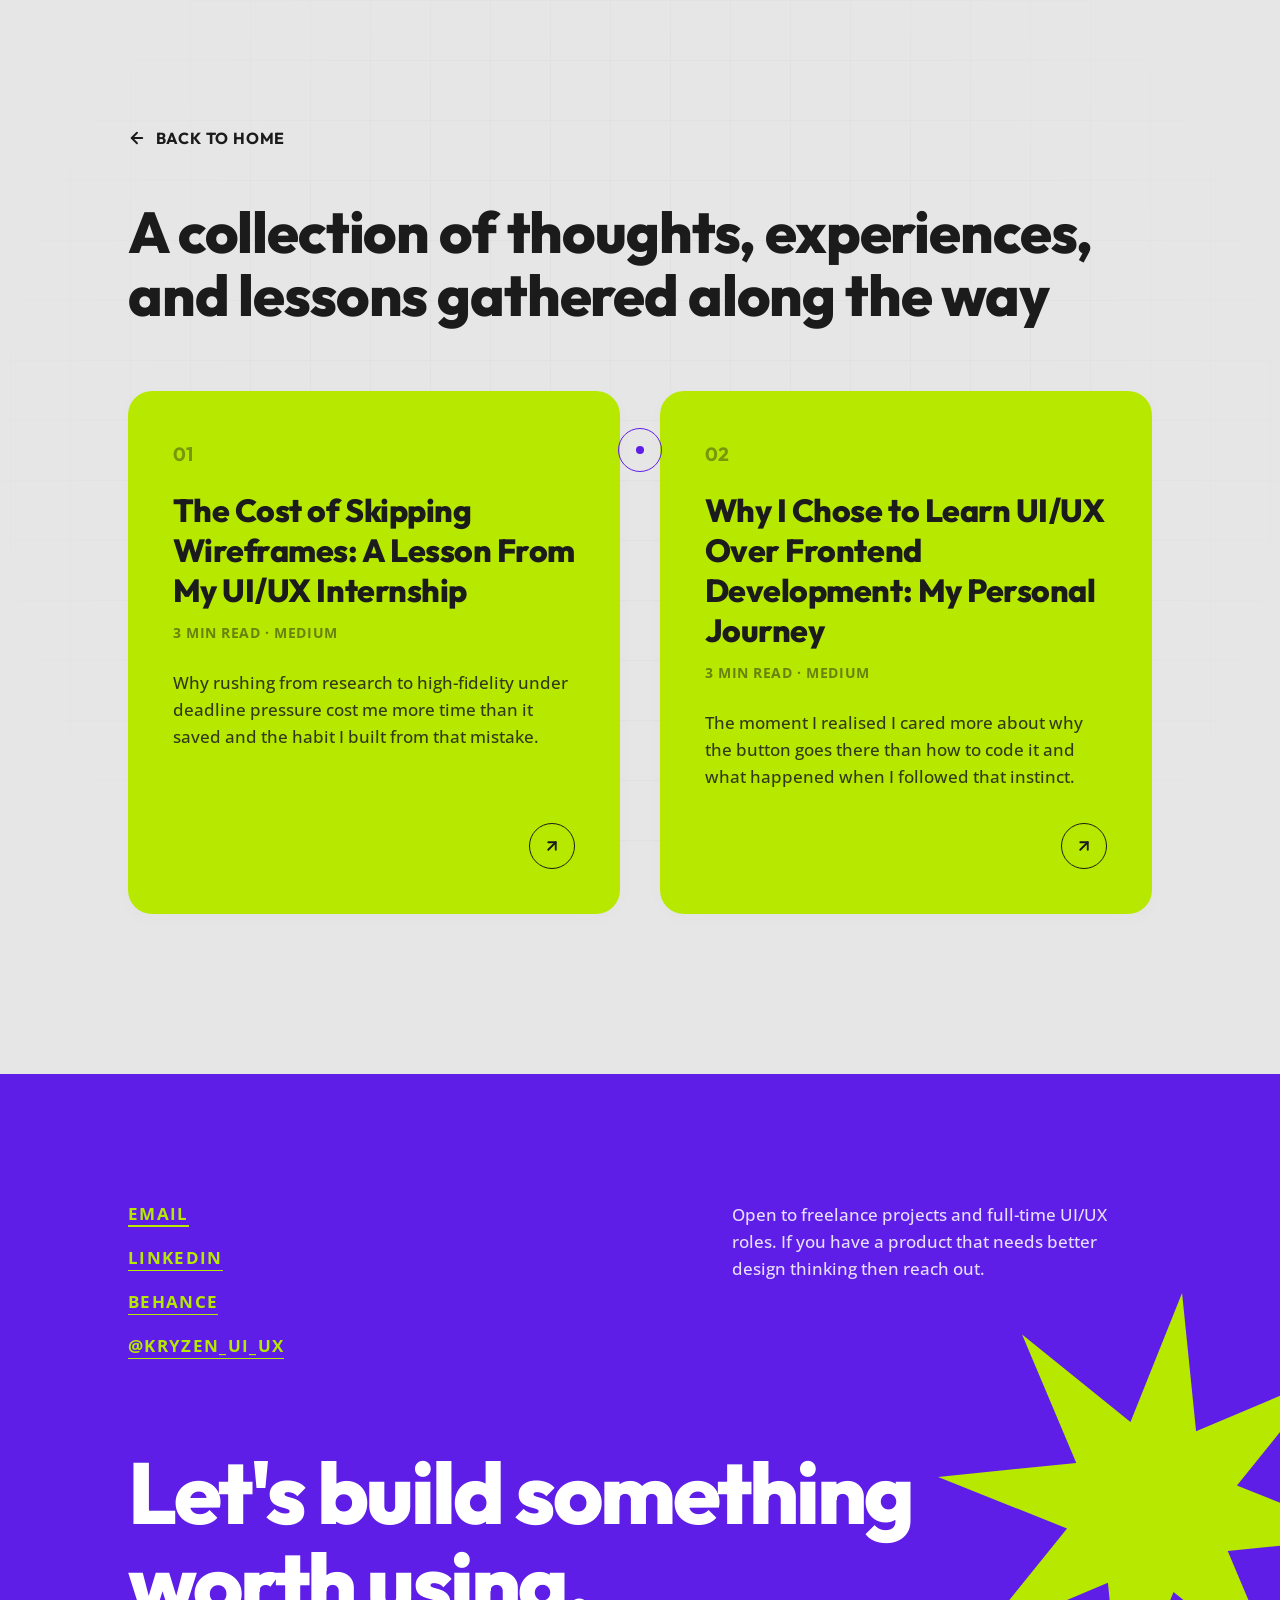
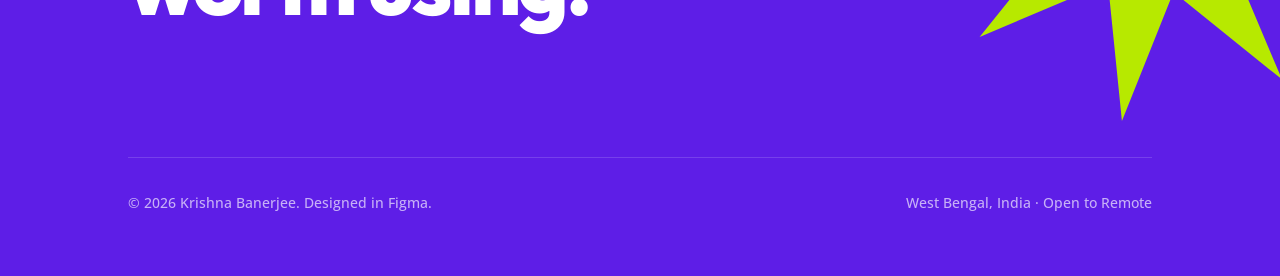
==== blogs.html @ 05c9ff14 "git" ====
<!DOCTYPE html>
<html lang="en">
<head>
  <meta charset="UTF-8">
  <meta name="viewport" content="width=device-width, initial-scale=1.0">
  <title>Blogs, Writings & Journaling — Krishna Banerjee</title>
  <meta name="description" content="Thoughts on design, process, and lessons learned by Krishna Banerjee. Featured articles on wireframing and choosing UI/UX over frontend.">
  
  <!-- Premium Fonts -->
  <link rel="preconnect" href="https://fonts.googleapis.com">
  <link rel="preconnect" href="https://fonts.gstatic.com" crossorigin>
  <link href="https://fonts.googleapis.com/css2?family=Open+Sans:ital,wght@0,300..800;1,300..800&family=Outfit:wght@400;700;800&display=swap" rel="stylesheet">
  
  <!-- Main Stylesheet -->
  <link rel="stylesheet" href="src/style.css">
</head>
<body>

  <!-- Custom Interactive Cursor -->
  <div class="custom-cursor" id="customCursor">
    <div class="cursor-dot"></div>
    <div class="cursor-ring"></div>
    <span class="cursor-text"></span>
  </div>

  <!-- Tech Design Grid Overlay -->
  <div class="grid-overlay"></div>

  <!-- Main Container -->
  <div class="blogs-page-container">
    
    <!-- Top Back Navigation Header -->
    <header class="blogs-page-header">
      <a href="index.html" class="back-link magnetic">
        <svg viewBox="0 0 24 24" width="18" height="18" stroke="currentColor" stroke-width="2.5" fill="none" stroke-linecap="round" stroke-linejoin="round" class="back-arrow-svg">
          <line x1="19" y1="12" x2="5" y2="12"></line>
          <polyline points="12 19 5 12 12 5"></polyline>
        </svg>
        Back to home
      </a>
    </header>

    <!-- Page Content -->
    <main class="blogs-main-content">
      <h1 class="blogs-page-title">A collection of thoughts, experiences, <br>and lessons gathered along the way</h1>

      <!-- Two Column Blogs Cards Grid -->
      <div class="blogs-grid">
        
        <!-- Card 1: Skipping Wireframes -->
        <a href="https://medium.com/@banerjeekb/the-cost-of-skipping-wireframes-a-lesson-from-my-ui-ux-internship-205ca12befcc" target="_blank" rel="noopener noreferrer" class="blog-card">
          <div class="blog-card-content">
            <span class="blog-card-index">01</span>
            <h3 class="blog-card-title">The Cost of Skipping Wireframes: A Lesson From My UI/UX Internship</h3>
            <p class="blog-card-meta">3 min read · Medium</p>
            <p class="blog-card-description">Why rushing from research to high-fidelity under deadline pressure cost me more time than it saved and the habit I built from that mistake.</p>
          </div>
          <div class="blog-arrow-btn">
            <svg viewBox="0 0 24 24" width="18" height="18" stroke="currentColor" stroke-width="2.5" fill="none" stroke-linecap="round" stroke-linejoin="round" class="blog-arrow-svg">
              <line x1="7" y1="17" x2="17" y2="7"></line>
              <polyline points="7 7 17 7 17 17"></polyline>
            </svg>
          </div>
        </a>

        <!-- Card 2: UI/UX over Frontend -->
        <a href="https://medium.com/@banerjeekb/why-i-chose-to-learn-ui-ux-over-frontend-development-my-personal-journey-8451941482ac" target="_blank" rel="noopener noreferrer" class="blog-card">
          <div class="blog-card-content">
            <span class="blog-card-index">02</span>
            <h3 class="blog-card-title">Why I Chose to Learn UI/UX Over Frontend Development: My Personal Journey</h3>
            <p class="blog-card-meta">3 min read · Medium</p>
            <p class="blog-card-description">The moment I realised I cared more about why the button goes there than how to code it and what happened when I followed that instinct.</p>
          </div>
          <div class="blog-arrow-btn">
            <svg viewBox="0 0 24 24" width="18" height="18" stroke="currentColor" stroke-width="2.5" fill="none" stroke-linecap="round" stroke-linejoin="round" class="blog-arrow-svg">
              <line x1="7" y1="17" x2="17" y2="7"></line>
              <polyline points="7 7 17 7 17 17"></polyline>
            </svg>
          </div>
        </a>

      </div>
    </main>

  </div>

  <!-- Footer Section (Identical to homepage footer) -->
  <footer class="footer-section" id="footer">
    <div class="footer-container">
      
      <!-- Top Row: Links and Description -->
      <div class="footer-top-row">
        <!-- Left Column: Links -->
        <div class="footer-links-col">
          <div class="footer-links">
            <a href="mailto:banerjeekrishnaaa35@gmail.com" class="footer-link">EMAIL</a>
            <a href="https://www.linkedin.com/in/krishna-banerjee-384554218" target="_blank" class="footer-link">LINKEDIN</a>
            <a href="https://behance.net/krishnaabanerjee" target="_blank" class="footer-link">BEHANCE</a>
            <a href="https://instagram.com/kryzen_ui_ux" target="_blank" class="footer-link">@KRYZEN_UI_UX</a>
          </div>
        </div>
        
        <!-- Right Column: Paragraph -->
        <div class="footer-desc-col">
          <p class="footer-description">Open to freelance projects and full-time UI/UX roles. If you have a product that needs better design thinking then reach out.</p>
        </div>
      </div>
      
      <!-- Bottom Row: Heading (Full Width for 2-row layout) -->
      <div class="footer-heading-row">
        <h2 class="footer-heading">Let's build something <br>worth using.</h2>
      </div>
      
      <!-- Giant Star Graphic (absolutely positioned behind/cropped) -->
      <div class="footer-star-wrap">
        <svg viewBox="0 0 200 200" class="footer-star-svg" fill="none" xmlns="http://www.w3.org/2000/svg">
          <polygon points="100,10 113.8,66.2 163.6,36.4 133.8,86.2 190,100 133.8,113.8 163.6,163.6 113.8,133.8 100,190 86.2,133.8 36.4,163.6 66.2,113.8 10,100 66.2,86.2 36.4,36.4 86.2,66.2" fill="#B7E900" />
        </svg>
      </div>
      
      <!-- Bottom Metadata Bar -->
      <div class="footer-bottom">
        <p class="footer-copyright">© 2026 Krishna Banerjee. Designed in Figma.</p>
        <p class="footer-location">West Bengal, India · Open to Remote</p>
      </div>
      
    </div>
  </footer>

  <!-- Interactive JavaScript Scripts -->
  <script src="src/cursor.js"></script>
</body>
</html>
---- src/style.css ----
/* ----------------------------------------------------
 * DESIGN SYSTEM & ROOT VARIABLES
 * Color codes from Figma:
 * - #1B1B1B : Obsidian Dark (Primary Text, Buttons)
 * - #E6E6E6 : Architect Light Gray (Page Background)
 * - #5E1EE7 : Electric Indigo (Accent Purple)
 * - #B7E900 : Acid Lime (Availability Status Dot)
 * - #7D7D7D : Slate Gray (Subtitles, Secondary Elements)
 * ---------------------------------------------------- */

:root {
  --bg-color: #E6E6E6;
  --text-primary: #1B1B1B;
  --text-secondary: #7D7D7D;
  --accent-purple: #5E1EE7;
  --accent-green: #B7E900;
  
  --accent-purple-light: rgba(94, 30, 231, 0.06);
  --accent-purple-medium: rgba(94, 30, 231, 0.15);
  --accent-purple-glow: rgba(94, 30, 231, 0.25);
  
  --font-main: 'Open Sans', sans-serif;
  --transition-smooth: all 0.35s cubic-bezier(0.25, 1, 0.5, 1);
  --transition-elastic: all 0.5s cubic-bezier(0.175, 0.885, 0.32, 1.275);
  
  --shadow-premium: 0 20px 40px rgba(0, 0, 0, 0.06);
  --shadow-hover: 0 30px 60px rgba(0, 0, 0, 0.12);
  --shadow-glow: 0 10px 25px rgba(94, 30, 231, 0.3);
}

/* ----------------------------------------------------
 * RESET & FOUNDATION
 * ---------------------------------------------------- */

* {
  box-sizing: border-box;
  margin: 0;
  padding: 0;
  cursor: none; /* Hide default cursor to enable custom cursor */
}

html {
  scroll-behavior: smooth;
  font-size: 16px;
  background-color: var(--bg-color);
}

body {
  font-family: var(--font-main);
  background-color: var(--bg-color);
  color: var(--text-primary);
  min-height: 100vh;
  overflow-x: hidden;
  -webkit-font-smoothing: antialiased;
  -moz-osx-font-smoothing: grayscale;
}

a {
  text-decoration: none;
}

/* ----------------------------------------------------
 * INTERACTIVE CUSTOM CURSOR
 * ---------------------------------------------------- */

.custom-cursor {
  position: fixed;
  top: 0;
  left: 0;
  width: 100%;
  height: 100%;
  pointer-events: none;
  z-index: 9999;
}

.cursor-dot {
  position: absolute;
  top: 0;
  left: 0;
  width: 8px;
  height: 8px;
  background-color: var(--accent-purple);
  border-radius: 50%;
  transform: translate(-50%, -50%);
  transition: width 0.2s, height 0.2s, background-color 0.2s;
  pointer-events: none;
}

.cursor-ring {
  position: absolute;
  top: 0;
  left: 0;
  width: 44px;
  height: 44px;
  border: 1px solid var(--accent-purple);
  border-radius: 50%;
  transform: translate(-50%, -50%);
  transition: width 0.3s, height 0.3s, border-color 0.3s, background-color 0.3s;
  pointer-events: none;
}

.cursor-text {
  position: absolute;
  top: 0;
  left: 0;
  transform: translate(-50%, -50%) scale(0);
  color: #fff;
  font-size: 0.7rem;
  font-weight: 700;
  letter-spacing: 0.1em;
  text-transform: uppercase;
  pointer-events: none;
  transition: transform 0.2s;
}

/* Cursor Hovering Interactive States */
.custom-cursor.hovering .cursor-ring {
  width: 64px;
  height: 64px;
  background-color: var(--accent-purple-light);
  border-color: var(--accent-purple);
}

.custom-cursor.hovering .cursor-dot {
  width: 4px;
  height: 4px;
}

.custom-cursor.hovering-link .cursor-ring {
  width: 50px;
  height: 50px;
  background-color: var(--accent-purple-medium);
  border-color: transparent;
}

.custom-cursor.hovering-link .cursor-dot {
  width: 6px;
  height: 6px;
}

.custom-cursor.hovering-card .cursor-ring {
  width: 72px;
  height: 72px;
  background-color: rgba(255, 255, 255, 0.04);
  border-color: rgba(255, 255, 255, 0.25);
}

.custom-cursor.hovering-card .cursor-dot {
  width: 5px;
  height: 5px;
  background-color: #FFFFFF;
}

.custom-cursor.hovering-locked .cursor-ring {
  width: 72px;
  height: 72px;
  background-color: rgba(183, 233, 0, 0.05);
  border-color: rgba(183, 233, 0, 0.35);
}

.custom-cursor.hovering-locked .cursor-dot {
  width: 5px;
  height: 5px;
  background-color: var(--accent-green);
}

/* Morph Cursor Color when Hovering on Purple elements to contrast beautifully */
.custom-cursor.on-purple .cursor-dot {
  background-color: var(--accent-green) !important;
}

.custom-cursor.on-purple .cursor-ring {
  border-color: var(--accent-green) !important;
  background-color: rgba(183, 233, 0, 0.15) !important;
}

/* Morph Cursor Color when Hovering on the Acid Lime Star in Footer */
.custom-cursor.on-star .cursor-dot {
  background-color: var(--accent-purple) !important;
}

.custom-cursor.on-star .cursor-ring {
  border-color: var(--accent-purple) !important;
  background-color: rgba(94, 30, 231, 0.15) !important;
}

/* ----------------------------------------------------
 * DESIGN GRID BACKDROP OVERLAY
 * ---------------------------------------------------- */

.grid-overlay {
  position: fixed;
  top: 0;
  left: 0;
  width: 100vw;
  height: 100vh;
  background-image: 
    linear-gradient(to right, rgba(0, 0, 0, 0.02) 1px, transparent 1px),
    linear-gradient(to bottom, rgba(0, 0, 0, 0.02) 1px, transparent 1px);
  background-size: 60px 60px;
  background-position: center top;
  pointer-events: none;
  z-index: 1;
  -webkit-mask-image: radial-gradient(circle at 50% 50%, black 50%, transparent 95%);
  mask-image: radial-gradient(circle at 50% 50%, black 50%, transparent 95%);
}

/* ----------------------------------------------------
 * LAYOUT CONTAINER & HEADER
 * ---------------------------------------------------- */

.page-container {
  position: relative;
  width: 100%;
  min-height: 100vh;
  z-index: 2;
}

.header {
  position: fixed;
  top: 0;
  left: 0;
  width: 100%;
  display: flex;
  justify-content: space-between;
  align-items: center;
  padding: 1.8rem 5%;
  z-index: 100;
  background-color: rgba(230, 230, 230, 0.8);
  backdrop-filter: blur(8px);
  border-bottom: 1px solid rgba(0, 0, 0, 0.03);
}

.logo {
  display: flex;
  align-items: center;
  gap: 10px;
  text-decoration: none;
  color: var(--text-primary);
  font-weight: 700;
  font-size: 1.1rem;
}

.logo-icon {
  background-color: var(--text-primary);
  color: var(--bg-color);
  width: 32px;
  height: 32px;
  border-radius: 50%;
  display: flex;
  align-items: center;
  justify-content: center;
  transition: var(--transition-smooth);
}

.logo:hover .logo-icon {
  transform: rotate(-45deg) scale(1.05);
  background-color: var(--accent-purple);
}

.nav {
  display: flex;
  gap: 2.2rem;
}

.nav-link {
  text-decoration: none;
  color: var(--text-secondary);
  font-weight: 600;
  font-size: 0.95rem;
  padding: 6px 4px;
  position: relative;
  transition: var(--transition-smooth);
}

.nav-link::after {
  content: '';
  position: absolute;
  bottom: 0;
  left: 50%;
  width: 0;
  height: 2px;
  background-color: var(--accent-purple);
  transition: var(--transition-smooth);
  transform: translateX(-50%);
}

.nav-link:hover {
  color: var(--text-primary);
}

.nav-link:hover::after {
  width: 100%;
}

/* Responsive Mobile Hamburger Button */
.menu-toggle {
  display: none; /* Hidden on desktop */
  flex-direction: column;
  justify-content: space-between;
  width: 26px;
  height: 18px;
  background: transparent;
  border: none;
  padding: 0;
  cursor: none;
  z-index: 1001; /* Must be above the drawer (999) */
}

.menu-toggle .bar {
  width: 100%;
  height: 2px;
  background-color: var(--text-primary);
  border-radius: 2px;
  transition: var(--transition-smooth);
}

/* Mobile Navigation Drawer */
.mobile-menu-drawer {
  position: fixed;
  top: 0;
  right: -100%;
  width: 100%;
  height: 100vh;
  background-color: rgba(230, 230, 230, 0.95);
  backdrop-filter: blur(25px);
  -webkit-backdrop-filter: blur(25px);
  z-index: 999;
  display: flex;
  flex-direction: column;
  justify-content: center;
  align-items: center;
  transition: right 0.6s cubic-bezier(0.16, 1, 0.3, 1);
  border-left: 1px solid rgba(0, 0, 0, 0.05);
}

.mobile-menu-drawer.active {
  right: 0;
}

.drawer-close {
  position: absolute;
  top: 1.8rem;
  right: 5%;
  background: transparent;
  border: none;
  color: var(--text-primary);
  cursor: none;
  display: flex;
  align-items: center;
  justify-content: center;
  width: 44px;
  height: 44px;
  border-radius: 50%;
  transition: var(--transition-smooth);
}

.drawer-close:hover {
  background-color: rgba(0, 0, 0, 0.05);
  transform: rotate(90deg);
}

.drawer-nav {
  display: flex;
  flex-direction: column;
  align-items: center;
  gap: 2.2rem;
}

.drawer-link {
  font-family: 'Outfit', sans-serif;
  font-size: 2.4rem;
  font-weight: 800;
  color: var(--text-primary);
  text-decoration: none;
  transition: var(--transition-smooth);
  letter-spacing: -0.02em;
}

.drawer-link:hover {
  color: var(--accent-purple);
  transform: scale(1.05);
}

.drawer-link.drawer-btn {
  font-size: 1.1rem;
  font-weight: 700;
  background-color: var(--text-primary);
  color: var(--bg-color);
  padding: 1rem 2.2rem;
  border-radius: 100px;
  margin-top: 1.5rem;
  box-shadow: 0 4px 12px rgba(0, 0, 0, 0.05);
  letter-spacing: 0;
}

.drawer-link.drawer-btn:hover {
  background-color: var(--accent-purple);
  color: var(--bg-color);
  box-shadow: 0 10px 25px var(--accent-purple-glow);
  transform: translateY(-2px) scale(1.02);
}

/* ----------------------------------------------------
 * BUTTONS
 * ---------------------------------------------------- */

.btn {
  display: inline-block;
  text-decoration: none;
  background-color: var(--text-primary);
  color: var(--bg-color);
  border: none;
  font-family: var(--font-main);
  font-weight: 600;
  border-radius: 100px;
  padding: 0.75rem 1.6rem;
  font-size: 0.9rem;
  transition: var(--transition-smooth);
  box-shadow: 0 4px 12px rgba(0, 0, 0, 0.05);
}

.btn:hover {
  background-color: var(--accent-purple);
  transform: translateY(-2px);
  box-shadow: 0 8px 20px var(--accent-purple-glow);
}

.btn-primary {
  padding: 1.1rem 2.4rem;
  font-size: 1rem;
  font-weight: 700;
  background-color: var(--text-primary);
  box-shadow: 0 10px 25px rgba(0,0,0,0.08);
}

.btn-primary:hover {
  background-color: var(--accent-purple);
  box-shadow: 0 12px 30px var(--accent-purple-glow);
}

/* ----------------------------------------------------
 * HERO SECTION
 * ---------------------------------------------------- */

.hero-section {
  position: relative;
  width: 100%;
  min-height: 100vh;
  display: flex;
  flex-direction: column;
  justify-content: center;
  align-items: center;
  text-align: center;
  padding: 8rem 10% 5rem 10%;
  z-index: 5;
}

/* Status Badges */
.hero-badges {
  display: flex;
  flex-direction: column;
  align-items: center;
  gap: 12px;
  margin-bottom: 2.5rem;
  position: relative;
  z-index: 5;
  animation: fadeInDown 0.8s cubic-bezier(0.25, 1, 0.5, 1);
}

.role-badge {
  color: var(--accent-purple);
  font-weight: 700;
  font-size: 0.85rem;
  letter-spacing: 0.08em;
  text-transform: uppercase;
  background-color: var(--accent-purple-light);
  padding: 6px 14px;
  border-radius: 30px;
  border: 1px solid rgba(94, 30, 231, 0.12);
}

.status-badge {
  display: flex;
  align-items: center;
  gap: 8px;
  font-size: 0.8rem;
  color: var(--text-secondary);
  font-weight: 600;
}

.status-dot {
  width: 8px;
  height: 8px;
  border-radius: 50%;
  background-color: var(--accent-green);
  box-shadow: 0 0 12px var(--accent-green);
  animation: pulseDot 2s infinite;
}

@keyframes pulseDot {
  0% {
    transform: scale(0.9);
    box-shadow: 0 0 0 0 rgba(183, 233, 0, 0.7);
  }
  70% {
    transform: scale(1.1);
    box-shadow: 0 0 0 6px rgba(183, 233, 0, 0);
  }
  100% {
    transform: scale(0.9);
    box-shadow: 0 0 0 0 rgba(183, 233, 0, 0);
  }
}

/* Main Heading */
.hero-title {
  font-size: 4.8rem;
  font-weight: 800;
  line-height: 1.15;
  letter-spacing: -0.025em;
  color: var(--text-primary);
  margin-bottom: 1.8rem;
  position: relative;
  z-index: 5;
  transition: text-shadow 0.6s cubic-bezier(0.25, 1, 0.5, 1);
  animation: fadeInUp 0.8s cubic-bezier(0.25, 1, 0.5, 1) 0.15s backwards;
}

.hero-title .highlight {
  color: var(--accent-purple);
  position: relative;
  display: inline-block;
}

/* Hero Subtitle */
.hero-subtitle {
  max-width: 660px;
  font-size: 1.05rem;
  line-height: 1.65;
  color: var(--text-secondary);
  margin-bottom: 2.8rem;
  font-weight: 500;
  position: relative;
  z-index: 5;
  transition: text-shadow 0.6s cubic-bezier(0.25, 1, 0.5, 1);
  animation: fadeInUp 0.8s cubic-bezier(0.25, 1, 0.5, 1) 0.25s backwards;
}

/* Call to Action Wrapper */
.hero-cta {
  position: relative;
  animation: fadeInUp 0.8s cubic-bezier(0.25, 1, 0.5, 1) 0.35s backwards;
  z-index: 10;
}

/* Stacking Legibility Halos */
.hero-section.stack-active .hero-title {
  text-shadow: 0 0 25px rgba(230, 230, 230, 0.95), 0 0 50px rgba(230, 230, 230, 0.85);
}

.hero-section.stack-active .hero-subtitle {
  text-shadow: 0 0 15px rgba(230, 230, 230, 0.95);
}

/* ----------------------------------------------------
 * FLOATING PARALLAX IMAGES
 * ---------------------------------------------------- */

.floating-images-wrap {
  position: absolute;
  top: 0;
  left: 0;
  width: 100%;
  height: 100%;
  pointer-events: none;
  z-index: 2;
  overflow: hidden;
}

.floating-img-card {
  position: absolute;
  pointer-events: auto; /* Allow cursor detection on each card */
  transition: transform 0.2s cubic-bezier(0.25, 1, 0.5, 1);
  will-change: transform;
}

.img-wrapper {
  overflow: hidden;
  border-radius: 16px;
  border: 4px solid #FFFFFF;
  background-color: #FFFFFF;
  box-shadow: var(--shadow-premium);
  transition: box-shadow 0.4s ease, transform 0.4s ease;
}

.floating-img-card img {
  width: 100%;
  height: 100%;
  object-fit: cover;
  display: block;
  transition: transform 0.6s cubic-bezier(0.25, 1, 0.5, 1);
}

/* Specific Placements & Orientations to match figma mockup */

/* Far Left: Scenic Park */
.card-scenic {
  left: 6%;
  top: 50%;
  transform: translateY(-50%) rotate(-4deg);
  width: 65px;
  height: 76px;
  z-index: 10;
  animation: floatSlow 8s ease-in-out infinite;
}

/* Middle Left: Woman with Bicycle */
.card-bicycle {
  left: 17%;
  top: 38%;
  transform: translateY(-50%) rotate(3deg);
  width: 65px;
  height: 76px;
  z-index: 11;
  animation: floatSlow 6s ease-in-out infinite 1s;
}

/* Middle Right: Modern Laptop Setup */
.card-laptop {
  right: 17%;
  top: 38%;
  transform: translateY(-50%) rotate(-3deg);
  width: 65px;
  height: 76px;
  z-index: 12;
  animation: floatSlow 7s ease-in-out infinite 0.5s;
}

/* Far Right: Female UI/UX Designer Portrait (Krishna) */
.card-portrait {
  right: 6%;
  top: 50%;
  transform: translateY(-50%) rotate(4deg);
  width: 65px;
  height: 76px;
  z-index: 13;
  animation: floatSlow 9s ease-in-out infinite 1.5s;
}

/* Floating Animations */
@keyframes floatSlow {
  0% { transform: translateY(calc(-50% - 0px)) rotate(var(--base-rot, 0deg)); }
  50% { transform: translateY(calc(-50% - 12px)) rotate(calc(var(--base-rot, 0deg) + 1.5deg)); }
  100% { transform: translateY(calc(-50% - 0px)) rotate(var(--base-rot, 0deg)); }
}

/* Interactive Card Hovers */
.floating-img-card:hover .img-wrapper {
  box-shadow: var(--shadow-hover);
  transform: scale(1.06);
}

.floating-img-card:hover img {
  transform: scale(1.08);
}

/* ----------------------------------------------------
 * HERO FOOTER & SOCIALS
 * ---------------------------------------------------- */

.hero-footer {
  position: absolute;
  bottom: 2.5rem;
  left: 0;
  width: 100%;
  display: flex;
  justify-content: space-between;
  align-items: center;
  padding: 0 5%;
  z-index: 10;
  animation: fadeInUp 0.8s cubic-bezier(0.25, 1, 0.5, 1) 0.5s backwards;
}

.social-links {
  display: flex;
  gap: 12px;
}

.social-btn {
  display: flex;
  align-items: center;
  justify-content: center;
  width: 42px;
  height: 42px;
  border-radius: 50%;
  border: 1px solid var(--text-primary);
  color: var(--text-primary);
  background-color: transparent;
  transition: var(--transition-smooth);
  text-decoration: none;
}

.social-btn:hover {
  background-color: var(--text-primary);
  color: var(--bg-color);
  transform: translateY(-3px) scale(1.05);
}

.social-btn img {
  width: 20px;
  height: 20px;
  object-fit: contain;
  transition: var(--transition-smooth);
}

.social-btn:hover img {
  filter: invert(1) brightness(1.5);
}

.scroll-explore {
  display: flex;
  flex-direction: column;
  align-items: center;
  gap: 6px;
  color: var(--text-secondary);
}

.arrow-down {
  display: flex;
  align-items: center;
  justify-content: center;
  animation: arrowBounce 2s infinite;
}

.scroll-text {
  font-size: 0.75rem;
  font-weight: 700;
  letter-spacing: 0.05em;
  text-transform: uppercase;
}

@keyframes arrowBounce {
  0%, 20%, 50%, 80%, 100% { transform: translateY(0); }
  40% { transform: translateY(-6px); }
  60% { transform: translateY(-3px); }
}

/* ----------------------------------------------------
 * AI CHATBOT DRAWER & WIDGET
 * ---------------------------------------------------- */

.chatbot-widget {
  position: fixed;
  bottom: 1.8rem;
  right: 1.8rem;
  z-index: 1000;
}

/* Launcher Button */
.chatbot-toggle {
  background-color: var(--text-primary);
  color: var(--bg-color);
  width: 58px;
  height: 58px;
  border-radius: 50%;
  border: 1px solid rgba(0, 0, 0, 0.08);
  cursor: pointer;
  display: flex;
  align-items: center;
  justify-content: center;
  box-shadow: var(--shadow-premium);
  transition: var(--transition-elastic);
  position: relative;
}

.chatbot-toggle:hover {
  background-color: var(--accent-purple);
  color: #fff;
  transform: scale(1.06);
  box-shadow: var(--shadow-glow);
}

.bot-icon-wrapper {
  position: relative;
  width: 24px;
  height: 24px;
}

.bot-icon-wrapper svg {
  position: absolute;
  top: 0;
  left: 0;
  width: 100%;
  height: 100%;
  transition: transform 0.4s cubic-bezier(0.175, 0.885, 0.32, 1.275), opacity 0.3s;
}

.close-icon {
  opacity: 0;
  transform: rotate(-90deg) scale(0.5);
}

.chatbot-widget.active .bot-icon {
  opacity: 0;
  transform: rotate(90deg) scale(0.5);
}

.chatbot-widget.active .close-icon {
  opacity: 1;
  transform: rotate(0) scale(1);
}

.chatbot-widget.active .chatbot-toggle {
  background-color: var(--text-primary);
  color: var(--bg-color);
}

/* Notification badge indicator */
.chat-badge-dot {
  position: absolute;
  top: 0;
  right: 0;
  width: 12px;
  height: 12px;
  border-radius: 50%;
  background-color: var(--accent-purple);
  border: 2px solid var(--bg-color);
  box-shadow: 0 0 6px var(--accent-purple);
}

/* Pulsing Outer Ring */
.pulse-ring {
  position: absolute;
  top: -2px;
  left: -2px;
  right: -2px;
  bottom: -2px;
  border-radius: 50%;
  border: 2px solid var(--accent-purple);
  opacity: 0;
  animation: pulseRing 3s infinite;
  pointer-events: none;
}

@keyframes pulseRing {
  0% { transform: scale(0.95); opacity: 0.6; }
  50% { transform: scale(1.25); opacity: 0; }
  100% { transform: scale(0.95); opacity: 0; }
}

/* Chat drawer panel */
.chatbot-drawer {
  position: absolute;
  bottom: 74px;
  right: 0;
  width: 370px;
  height: 520px;
  max-height: calc(100vh - 120px);
  background: rgba(245, 245, 245, 0.75);
  backdrop-filter: blur(20px) saturate(180%);
  -webkit-backdrop-filter: blur(20px) saturate(180%);
  border: 1px solid rgba(255, 255, 255, 0.6);
  border-radius: 20px;
  box-shadow: var(--shadow-premium);
  display: flex;
  flex-direction: column;
  overflow: hidden;
  transform: scale(0.85) translateY(30px);
  opacity: 0;
  pointer-events: none;
  transition: transform 0.4s cubic-bezier(0.16, 1, 0.3, 1), opacity 0.35s ease;
  transform-origin: bottom right;
  z-index: 1000;
}

.chatbot-widget.active .chatbot-drawer {
  opacity: 1;
  transform: scale(1) translateY(0);
  pointer-events: all;
  box-shadow: var(--shadow-hover);
}

/* Chat Header */
.chat-header {
  padding: 1.1rem 1.3rem;
  background: rgba(255, 255, 255, 0.4);
  border-bottom: 1px solid rgba(0, 0, 0, 0.05);
  display: flex;
  align-items: center;
  gap: 12px;
}

.bot-avatar {
  width: 36px;
  height: 36px;
  border-radius: 50%;
  background-color: var(--accent-purple-light);
  color: var(--accent-purple);
  display: flex;
  align-items: center;
  justify-content: center;
  position: relative;
  border: 1px solid rgba(94, 30, 231, 0.1);
}

.avatar-dot {
  position: absolute;
  bottom: 0;
  right: 0;
  width: 8px;
  height: 8px;
  border-radius: 50%;
  background-color: var(--accent-green);
  border: 1.5px solid rgba(255,255,255,0.8);
}

.header-info h4 {
  font-size: 0.95rem;
  font-weight: 700;
  color: var(--text-primary);
}

.status-online {
  font-size: 0.75rem;
  color: var(--accent-purple);
  font-weight: 600;
  display: block;
}

.chat-close-btn {
  margin-left: auto;
  border: none;
  background: transparent;
  color: var(--text-secondary);
  width: 32px;
  height: 32px;
  border-radius: 50%;
  display: flex;
  align-items: center;
  justify-content: center;
  transition: var(--transition-smooth);
}

.chat-close-btn:hover {
  background-color: rgba(0,0,0,0.04);
  color: var(--text-primary);
}

/* Messages area */
.chat-messages {
  flex-grow: 1;
  overflow-y: auto;
  padding: 1.2rem;
  display: flex;
  flex-direction: column;
  gap: 12px;
  scrollbar-width: thin;
}

.chat-messages::-webkit-scrollbar {
  width: 4px;
}

.chat-messages::-webkit-scrollbar-track {
  background: transparent;
}

.chat-messages::-webkit-scrollbar-thumb {
  background: rgba(0, 0, 0, 0.08);
  border-radius: 10px;
}

/* Message Bubbles */
.message {
  max-width: 80%;
  padding: 10px 14px;
  border-radius: 16px;
  font-size: 0.88rem;
  line-height: 1.45;
  animation: messageSlideIn 0.3s cubic-bezier(0.25, 1, 0.5, 1) forwards;
}

@keyframes messageSlideIn {
  from { opacity: 0; transform: translateY(8px); }
  to { opacity: 1; transform: translateY(0); }
}

.message.bot {
  align-self: flex-start;
  background-color: #FFFFFF;
  color: var(--text-primary);
  border-bottom-left-radius: 4px;
  box-shadow: 0 4px 10px rgba(0, 0, 0, 0.02);
  border: 1px solid rgba(0, 0, 0, 0.03);
}

.message.user {
  align-self: flex-end;
  background-color: var(--text-primary);
  color: var(--bg-color);
  border-bottom-right-radius: 4px;
}

.message.typing {
  display: flex;
  align-items: center;
  gap: 4px;
  padding: 12px 16px;
}

.typing-dot {
  width: 6px;
  height: 6px;
  background-color: var(--text-secondary);
  border-radius: 50%;
  animation: typingBounce 1.2s infinite ease-in-out;
}

.typing-dot:nth-child(2) { animation-delay: 0.2s; }
.typing-dot:nth-child(3) { animation-delay: 0.4s; }

@keyframes typingBounce {
  0%, 80%, 100% { transform: translateY(0); }
  40% { transform: translateY(-4px); }
}

/* Quick replies container */
.chat-quick-queries {
  display: flex;
  gap: 8px;
  padding: 0 1.2rem 0.8rem 1.2rem;
  overflow-x: auto;
  scrollbar-width: none;
}

.chat-quick-queries::-webkit-scrollbar {
  display: none;
}

.quick-btn {
  display: inline-flex;
  align-items: center;
  justify-content: center;
  background: #FFFFFF;
  border: 1px solid rgba(0, 0, 0, 0.08);
  padding: 0 16px;
  height: 34px; /* Fixed height for absolute consistency across browsers */
  border-radius: 100px;
  font-family: var(--font-main);
  font-size: 0.78rem;
  font-weight: 600;
  color: var(--text-primary);
  white-space: nowrap;
  flex-shrink: 0; /* Prevent button shrinking and text overflow */
  box-shadow: 0 2px 6px rgba(0, 0, 0, 0.02);
  line-height: 1; /* Reset line-height to prevent vertical offsets */
  transition: var(--transition-smooth);
}

.quick-btn:hover {
  border-color: var(--accent-purple);
  color: #FFFFFF;
  background-color: var(--accent-purple);
  transform: translateY(-1px);
  box-shadow: 0 4px 10px rgba(94, 30, 231, 0.15);
}

/* Chat Input Bar */
.chat-input-area {
  padding: 0.9rem 1.2rem;
  background: rgba(255, 255, 255, 0.4);
  border-top: 1px solid rgba(0, 0, 0, 0.05);
  display: flex;
  gap: 8px;
  align-items: center;
}

.chat-input-area textarea {
  flex-grow: 1;
  border: 1px solid rgba(0, 0, 0, 0.06);
  border-radius: 12px;
  padding: 9px 12px;
  font-family: var(--font-main);
  font-size: 0.88rem;
  resize: none;
  outline: none;
  background: #FFFFFF;
  transition: var(--transition-smooth);
  height: 38px;
  line-height: 1.3;
}

.chat-input-area textarea:focus {
  border-color: var(--accent-purple);
  box-shadow: 0 0 0 3px var(--accent-purple-medium);
}

.chat-send-btn {
  background-color: var(--text-primary);
  color: var(--bg-color);
  border: none;
  width: 38px;
  height: 38px;
  border-radius: 10px;
  display: flex;
  align-items: center;
  justify-content: center;
  transition: var(--transition-smooth);
}

.chat-send-btn:hover {
  background-color: var(--accent-purple);
  color: #fff;
  transform: translateY(-1px);
}

/* ----------------------------------------------------
 * ANIMATIONS & KEYFRAMES
 * ---------------------------------------------------- */

@keyframes fadeInUp {
  from {
    opacity: 0;
    transform: translateY(24px);
  }
  to {
    opacity: 1;
    transform: translateY(0);
  }
}

@keyframes fadeInDown {
  from {
    opacity: 0;
    transform: translateY(-20px);
  }
  to {
    opacity: 1;
    transform: translateY(0);
  }
}

/* ----------------------------------------------------
 * RESPONSIVENESS & MEDIA QUERIES
 * ---------------------------------------------------- */

@media (max-width: 1200px) {
  .hero-title {
    font-size: 4rem;
  }
  .card-scenic { left: 3%; }
  .card-portrait { right: 3%; }
  .card-bicycle { left: 14%; }
  .card-laptop { right: 14%; }
}

@media (max-width: 992px) {
  .nav {
    display: none;
  }
  .menu-toggle {
    display: flex; /* Show mobile hamburger button */
  }
  .header-right {
    display: none; /* Hide header connect button */
  }
  .hero-title {
    font-size: 3.2rem;
  }
  /* Scale down floating images or adapt layout */
  .floating-img-card {
    width: 50px;
    height: 62px;
  }
  .card-scenic { left: 2%; }
  .card-portrait { right: 2%; }
  .card-bicycle { left: 12%; }
  .card-laptop { right: 12%; }
}

@media (max-width: 768px) {
  .hero-section {
    padding: 6rem 5% 4rem 5%; /* Optimize padding for mobile width */
  }
  .hero-title {
    font-size: 2.6rem;
  }
  .hero-subtitle {
    font-size: 0.95rem;
    padding: 0;
  }
  .floating-images-wrap {
    display: none; /* Hide floating absolute panels on small screen mobile for usability */
  }
}

/* Small smartphones responsive overrides */
@media (max-width: 480px) {
  .hero-title {
    font-size: 2rem; /* Keep text clean without breaking layout on iPhone SE */
  }
  
  /* Scale down all subpage headings on very small viewports */
  .about-title,
  .skills-stack-title,
  .lab-title,
  .projects-title,
  .events-page-title,
  .blogs-page-title,
  .doodles-page-title,
  .passion-page-title,
  .photography-page-title,
  .interactions-page-title {
    font-size: 1.8rem !important;
  }
  
  /* Fixed viewport alignment for chatbot panel to avoid screen edge overflows */
  .chatbot-drawer {
    position: fixed !important;
    left: 16px !important;
    right: 16px !important;
    width: auto !important;
    bottom: 95px !important;
    height: 65vh !important;
    max-height: calc(100vh - 120px) !important;
    transform-origin: bottom center !important;
  }
}

/* ----------------------------------------------------
 * SELECTED WORK / PROJECTS SECTION
 * ---------------------------------------------------- */

.projects-section {
  position: relative;
  background-color: #5E1EE7; /* Electric Purple */
  color: #F2F4F3;
  padding: 8rem 5%;
  z-index: 5;
  overflow: hidden;
}

.projects-container {
  max-width: 1300px;
  margin: 0 auto;
  width: 100%;
}

.projects-header {
  margin-bottom: 5rem;
  text-align: left;
}

.projects-tag {
  display: inline-block;
  color: #B7E900; /* Acid Lime */
  font-weight: 700;
  font-size: 0.85rem;
  letter-spacing: 0.08em;
  text-transform: uppercase;
  margin-bottom: 1.2rem;
}

.projects-title {
  font-size: 3.5rem;
  font-weight: 800;
  line-height: 1.15;
  letter-spacing: -0.02em;
  margin-bottom: 1.5rem;
  color: #F2F4F3;
}

.projects-subtitle {
  font-size: 1.15rem;
  color: rgba(197, 196, 196, 0.9); /* C5C4C4 (90%) */
  max-width: 600px;
  line-height: 1.6;
  font-weight: 500;
}

/* 2-Column Grid Layout */
.projects-grid {
  display: grid;
  grid-template-columns: repeat(2, 1fr);
  gap: 2.2rem;
}

/* Project Card */
.project-card {
  background-color: #1B1B1B; /* Obsidian Charcoal */
  border-radius: 28px;
  border: 1px solid rgba(255, 255, 255, 0.03);
  padding: 3rem;
  display: flex;
  flex-direction: column;
  justify-content: space-between;
  text-decoration: none;
  color: #F2F4F3;
  
  /* Apply scroll offset variables dynamically updated by JS */
  transform: translate3d(0, var(--card-y-offset, 0px), 0);
  transition: transform 0.2s cubic-bezier(0.25, 1, 0.5, 1), box-shadow 0.5s ease, border-color 0.3s ease;
  
  box-shadow: 0 15px 35px rgba(0, 0, 0, 0.15);
  overflow: hidden;
  position: relative;
}

.project-card:hover {
  transform: translate3d(0, calc(var(--card-y-offset, 0px) - 8px), 0);
  box-shadow: 0 25px 50px rgba(0, 0, 0, 0.3);
  border-color: rgba(255, 255, 255, 0.15);
}

/* Full Width Card 01 Override */
.project-card.card-full {
  grid-column: span 2;
  flex-direction: row;
  align-items: center;
  gap: 4rem;
  padding: 4rem;
}

.project-card.card-full .project-info {
  flex: 1;
  max-width: 50%;
}

.project-card.card-full .project-visual {
  flex: 1;
  height: 320px;
  margin-top: 0;
  max-width: 50%;
}

/* Project Info Left side details */
.project-info {
  display: flex;
  flex-direction: column;
  align-items: flex-start;
  gap: 1.2rem;
}

.project-number {
  font-size: 0.9rem;
  font-weight: 700;
  color: #B7E900; /* Acid Lime */
  letter-spacing: 0.05em;
  opacity: 0.8;
}

.project-tags {
  display: flex;
  flex-wrap: wrap;
  gap: 8px;
}

.project-tag {
  font-size: 0.78rem;
  font-weight: 600;
  color: #F2F4F3;
  background-color: rgba(242, 244, 243, 0.1); /* F2F4F3 (10%) */
  border: 1px solid rgba(242, 244, 243, 0.15);
  padding: 5px 12px;
  border-radius: 100px;
  letter-spacing: 0.02em;
  transition: var(--transition-smooth);
}

.project-card:hover .project-tag {
  background-color: rgba(94, 30, 231, 0.2);
  border-color: rgba(94, 30, 231, 0.4);
  color: #FFFFFF;
}

.project-name {
  font-size: 1.8rem;
  font-weight: 700;
  line-height: 1.25;
  letter-spacing: -0.01em;
  color: #F2F4F3;
}

.project-desc {
  font-size: 0.95rem;
  line-height: 1.6;
  color: rgba(197, 196, 196, 0.9); /* C5C4C4 (90%) */
  font-weight: 500;
}

/* Visual Mockup Container (Bottom side) */
.project-visual {
  width: 100%;
  height: 280px;
  border-radius: 20px;
  margin-top: 2rem;
  overflow: hidden;
  position: relative;
  display: flex;
  align-items: center;
  justify-content: center;
  box-shadow: inset 0 0 20px rgba(0,0,0,0.1);
}

.visual-img-wrapper {
  width: 100%;
  height: 100%;
  transition: transform 0.6s cubic-bezier(0.25, 1, 0.5, 1);
  display: flex;
  align-items: center;
  justify-content: center;
}

.project-card:hover .visual-img-wrapper {
  transform: scale(1.04);
}

.project-visual img {
  width: 100%;
  height: 100%;
  object-fit: cover;
  display: block;
  transform: translate3d(0, var(--img-y-offset, 0px), 0) scale(1.15);
  transition: transform 0.2s cubic-bezier(0.25, 1, 0.5, 1);
}

/* Graphic Backdrop Colors from mockup */
.bg-split-diagonal {
  background: linear-gradient(135deg, #f2f4f3 50%, #1e70e5 50%);
}

.bg-gradient-blue {
  background: linear-gradient(135deg, #1A2980 0%, #26D0CE 100%);
}

.bg-gradient-pink {
  background: linear-gradient(135deg, #f02fc2 0%, #ff8c00 100%);
}

.bg-gradient-green {
  background: linear-gradient(135deg, #11998e 0%, #38ef7d 100%);
}

.bg-gradient-orange {
  background: linear-gradient(135deg, #e65c00 0%, #F9D423 100%);
}

.bg-flat-gray {
  background-color: #E2E2E2;
}

/* Behance Redirect Card */
.behance-redirect-card {
  display: flex;
  align-items: center;
  justify-content: center;
  text-align: center;
  min-height: 380px;
  cursor: pointer;
  border: 2px dashed rgba(255, 255, 255, 0.08);
  background-color: transparent;
  box-shadow: none;
}

.behance-redirect-card:hover {
  background-color: rgba(255, 255, 255, 0.02);
  border-style: solid;
  border-color: #B7E900; /* Acid Lime border on hover */
  transform: scale(1.02) translateY(-4px);
}

.behance-content {
  display: flex;
  flex-direction: column;
  align-items: center;
  gap: 1.5rem;
}

.behance-arrow {
  width: 72px;
  height: 72px;
  border-radius: 50%;
  border: 1px solid rgba(255, 255, 255, 0.2);
  display: flex;
  align-items: center;
  justify-content: center;
  color: #F2F4F3;
  transition: var(--transition-elastic);
  background-color: rgba(255,255,255,0.02);
}

.behance-redirect-card:hover .behance-arrow {
  background-color: #B7E900;
  border-color: #B7E900;
  color: #1B1B1B;
  transform: rotate(45deg) scale(1.1);
}

.behance-text {
  font-size: 1.15rem;
  font-weight: 700;
  color: #F2F4F3;
  letter-spacing: -0.01em;
  transition: var(--transition-smooth);
}

.behance-redirect-card:hover .behance-text {
  color: #B7E900;
}

/* Selected Work Responsive Media Queries */
@media (max-width: 992px) {
  .projects-title {
    font-size: 2.8rem;
  }
  
  .projects-grid {
    grid-template-columns: 1fr;
    gap: 1.8rem;
  }
  
  .project-card.card-full {
    grid-column: span 1;
    flex-direction: column;
    padding: 3rem;
  }
  
  .project-card.card-full .project-info {
    max-width: 100%;
  }
  
  .project-card.card-full .project-visual {
    max-width: 100%;
    margin-top: 2rem;
    height: 280px;
  }
}

@media (max-width: 768px) {
  .projects-section {
    padding: 5rem 6%;
  }
  
  .projects-title {
    font-size: 2.3rem;
  }
  
  .projects-subtitle {
    font-size: 1rem;
  }
  
  .project-card {
    padding: 2.2rem;
  }
  
  .project-name {
    font-size: 1.5rem;
  }
}

/* NDA Locked Card Styling */
.visual-locked {
  position: relative;
}

.img-blurred {
  filter: blur(16px) brightness(0.4);
  width: 100%;
  height: 100%;
  transition: filter 0.4s ease;
}

.project-card.card-locked:hover .img-blurred {
  filter: blur(12px) brightness(0.5); /* Clear slightly on hover but remain restricted */
}

.lock-overlay {
  position: absolute;
  top: 0;
  left: 0;
  width: 100%;
  height: 100%;
  display: flex;
  flex-direction: column;
  align-items: center;
  justify-content: center;
  pointer-events: none;
  z-index: 5;
}

.lock-icon {
  background-color: #1B1B1B;
  border: 1px solid rgba(255, 255, 255, 0.08);
  color: #B7E900; /* Acid Lime */
  width: 52px;
  height: 52px;
  border-radius: 50%;
  display: flex;
  align-items: center;
  justify-content: center;
  box-shadow: 0 8px 20px rgba(0, 0, 0, 0.3);
  transition: transform 0.4s cubic-bezier(0.175, 0.885, 0.32, 1.275);
}

.project-card.card-locked:hover .lock-icon {
  transform: scale(1.08);
  box-shadow: 0 8px 20px rgba(183, 233, 0, 0.2);
}

.lock-icon.shake {
  animation: lockShake 0.5s cubic-bezier(.36,.07,.19,.97) both;
}

.lock-label {
  color: #F2F4F3;
  font-size: 0.78rem;
  font-weight: 700;
  text-transform: uppercase;
  letter-spacing: 0.1em;
  margin-top: 12px;
  text-shadow: 0 2px 4px rgba(0, 0, 0, 0.4);
}

@keyframes lockShake {
  10%, 90% { transform: translate3d(-1px, 0, 0) rotate(-4deg); }
  20%, 80% { transform: translate3d(2px, 0, 0) rotate(6deg); }
  30%, 50%, 70% { transform: translate3d(-3px, 0, 0) rotate(-8deg); }
  40%, 60% { transform: translate3d(3px, 0, 0) rotate(8deg); }
}

/* NDA Toast Notification */
.nda-toast {
  position: fixed;
  bottom: 2rem;
  left: 50%;
  transform: translate(-50%, 100px);
  background: rgba(27, 27, 27, 0.88);
  backdrop-filter: blur(12px);
  -webkit-backdrop-filter: blur(12px);
  border: 1px solid rgba(255, 255, 255, 0.08);
  color: #F2F4F3;
  padding: 14px 28px;
  border-radius: 12px;
  font-size: 0.9rem;
  font-weight: 600;
  z-index: 10000;
  box-shadow: 0 15px 35px rgba(0, 0, 0, 0.25);
  pointer-events: none;
  opacity: 0;
  transition: transform 0.4s cubic-bezier(0.175, 0.885, 0.32, 1.275), opacity 0.3s ease;
  display: flex;
  align-items: center;
  gap: 10px;
}

.nda-toast.active {
  transform: translate(-50%, 0);
  opacity: 1;
}

.nda-toast-lock {
  color: #B7E900;
  display: flex;
  align-items: center;
}

/* ----------------------------------------------------
 * ABOUT ME SECTION
 * ---------------------------------------------------- */

.about-section {
  position: relative;
  background-color: #F2F4F3; /* Warm architect off-white */
  color: #1B1B1B; /* Obsidian dark text */
  padding: 9rem 10% 8rem 10%;
  z-index: 5;
  overflow: hidden;
}

.about-container {
  max-width: 1300px;
  margin: 0 auto;
  width: 100%;
}

.about-grid {
  display: grid;
  grid-template-columns: 1.15fr 0.85fr;
  gap: 5.5rem;
  align-items: flex-start;
}

/* Left Column: Biography Details */
.about-left {
  display: flex;
  flex-direction: column;
}

.about-tag {
  display: inline-block;
  color: #5E1EE7; /* Electric Purple */
  font-weight: 700;
  font-size: 0.85rem;
  letter-spacing: 0.08em;
  text-transform: uppercase;
  margin-bottom: 1.2rem;
}

.about-title {
  font-size: 3.5rem;
  font-weight: 800;
  line-height: 1.15;
  letter-spacing: -0.025em;
  margin-bottom: 2rem;
  color: #1B1B1B;
}

.about-bio {
  display: flex;
  flex-direction: column;
  gap: 1.2rem;
  margin-bottom: 3.5rem;
  color: #4D4D4D; /* Slate Grey text */
  font-size: 1.02rem;
  line-height: 1.65;
  font-weight: 500;
}

.about-bio strong {
  color: #1B1B1B;
  font-weight: 700;
}

/* Interactive Stats Grid */
.stats-grid {
  display: grid;
  grid-template-columns: repeat(2, 1fr);
  gap: 1.5rem;
}

.stat-card {
  background-color: #EBEBEB; /* Slightly darker warm grey */
  border-radius: 18px;
  padding: 1.8rem;
  display: flex;
  flex-direction: column;
  gap: 6px;
  transition: transform 0.4s cubic-bezier(0.25, 1, 0.5, 1), box-shadow 0.4s ease, border-color 0.3s ease;
  border: 1px solid rgba(0, 0, 0, 0.02);
  cursor: pointer;
  position: relative;
  overflow: hidden;
}

.stat-card:hover {
  transform: translateY(-5px);
  box-shadow: 0 15px 30px rgba(0, 0, 0, 0.06);
  border-color: rgba(94, 30, 231, 0.18);
}

.stat-value {
  font-size: 2.3rem;
  font-weight: 800;
  color: #1B1B1B; /* Obsidian dark text, matches mockup */
  letter-spacing: -0.02em;
  transition: transform 0.3s cubic-bezier(0.175, 0.885, 0.32, 1.275), color 0.3s ease;
  display: inline-block;
}

.stat-card:hover .stat-value {
  transform: scale(1.06);
  color: #5E1EE7; /* Transition to purple on hover */
}

.stat-label {
  font-size: 0.85rem;
  font-weight: 700;
  color: #7D7D7D;
  text-transform: uppercase;
  letter-spacing: 0.02em;
}

/* Right Column: Photo Alignment & Settle Animation Setup */
.about-right {
  position: relative;
  display: flex;
  justify-content: center;
  align-items: center; /* Center vertically inside the column */
  align-self: stretch; /* Stretch vertically to match left column */
  min-height: 520px;
}

.id-card-trigger-zone {
  position: relative;
  width: 100%;
  height: 100%;
  display: flex;
  justify-content: center;
  align-items: center; /* Center vertically inside the zone */
}

/* Asymmetric Background Starburst placed exactly behind the lower right of the cards */
.about-star-wrapper {
  position: absolute;
  top: 330px;
  left: 220px; /* Positioned relative to .badge-system-wrapper */
  width: 260px;
  height: 260px;
  z-index: 0; /* behind the glass backing */
  opacity: 0.95;
  pointer-events: none;
  animation: starSpin 36s linear infinite;
}

@keyframes starSpin {
  from { transform: rotate(0deg); }
  to { transform: rotate(360deg); }
}

.about-star-graphic {
  width: 100%;
  height: 100%;
  filter: drop-shadow(0 12px 28px rgba(94, 30, 231, 0.16));
}

/* Suspended Photo Assembly (Centered vertically, drops from above viewport on scroll) */
.id-card-assembly {
  position: relative;
  z-index: 2;
  display: flex;
  flex-direction: column;
  align-items: center;
  width: 400px; /* Aligned width to look balanced and match grid size */
  transform-origin: top center;
  opacity: 0;
  transform: translateY(-120%) rotate(0deg);
  will-change: transform, opacity;
}

/* Scroll Active State (Triggered by JS) */
.id-card-assembly.animate-drop {
  opacity: 1;
  animation: 
    lanyardDrop 1.2s cubic-bezier(0.19, 1, 0.22, 1) forwards, 
    cardSwing 2.4s ease-in-out 0.4s forwards;
}

/* Badge System Wrapper for Mouse 3D perspective hover */
.badge-system-wrapper {
  position: relative;
  width: 400px;
  height: 540px; /* Height accommodates rotated glass backing and portrait card */
  display: flex;
  justify-content: center;
  align-items: flex-start;
  transform-style: preserve-3d;
  perspective: 1000px;
  will-change: transform;
}

/* Layer 1: Slightly Rotated Frosted Glass backing card (Under photo) */
.badge-glass-backing {
  position: absolute;
  top: 0;
  left: 0;
  width: 400px;
  height: 520px;
  background: rgba(230, 230, 230, 0.25); /* Frosted glass */
  backdrop-filter: blur(15px) saturate(120%);
  -webkit-backdrop-filter: blur(15px) saturate(120%);
  border: 1.5px solid rgba(255, 255, 255, 0.45);
  border-radius: 32px;
  box-shadow: 
    0 20px 40px rgba(0, 0, 0, 0.05),
    inset 0 0 15px rgba(255, 255, 255, 0.3);
  transform: rotate(-6deg);
  transform-origin: top center;
  z-index: 1;
  pointer-events: none;
}

/* Layer 2: Front Photo Card (Rounded Corners & white border, rotated right) */
.about-photo-card {
  position: absolute;
  top: 0;
  left: 0;
  width: 400px;
  height: 520px;
  background-color: #FFFFFF;
  border: 6px solid #FFFFFF;
  border-radius: 32px;
  box-shadow: 
    0 15px 35px rgba(0, 0, 0, 0.1),
    0 2px 5px rgba(0, 0, 0, 0.05);
  transform: rotate(3deg) translate3d(0, 0, 15px); /* Lifted in 3D for depth */
  transform-origin: top center;
  z-index: 2;
  overflow: hidden;
  will-change: transform;
}

.about-photo-card img {
  width: 100%;
  height: 100%;
  object-fit: cover;
  display: block;
}

/* Animation Keyframes: Physics Simulation */
@keyframes lanyardDrop {
  0% { transform: translateY(-120%); }
  100% { transform: translateY(0); }
}

@keyframes cardSwing {
  0% { transform: rotate(0deg); }
  15% { transform: rotate(18deg); }  /* First long swing right */
  35% { transform: rotate(-12deg); } /* Swing back left */
  55% { transform: rotate(7deg); }   /* Swing right, reduced */
  75% { transform: rotate(-3deg); }  /* Swing left, reduced */
  90% { transform: rotate(1deg); }   /* Settle right */
  100% { transform: rotate(0deg); }  /* Rest */
}

/* Infinite Skills Marquee Ribbon */
.skills-marquee-container {
  width: 100%;
  overflow: hidden;
  padding: 3rem 0;
  position: relative;
  margin-top: 5rem;
  border-top: 1px solid rgba(0, 0, 0, 0.05);
  mask-image: linear-gradient(to right, rgba(0,0,0,0) 0%, rgba(0,0,0,1) 15%, rgba(0,0,0,1) 85%, rgba(0,0,0,0) 100%);
  -webkit-mask-image: linear-gradient(to right, rgba(0,0,0,0) 0%, rgba(0,0,0,1) 15%, rgba(0,0,0,1) 85%, rgba(0,0,0,0) 100%);
}

.marquee-track {
  display: flex;
  width: max-content;
  animation: marquee 25s linear infinite;
}

.skills-marquee-container:hover .marquee-track {
  animation-play-state: paused;
}

.marquee-slide {
  display: flex;
  align-items: center;
  justify-content: space-around;
  gap: 4.5rem;
  padding: 0 2.25rem;
}

.skill-logo-wrap {
  display: flex;
  align-items: center;
  justify-content: center;
  color: #1B1B1B; /* Solid black */
  opacity: 0.6; /* Semi-transparent */
  transition: transform 0.5s cubic-bezier(0.175, 0.885, 0.32, 1.275), color 0.35s ease, opacity 0.35s ease;
  position: relative;
  padding: 10px;
  cursor: pointer;
}

.skill-logo-wrap::after {
  content: attr(data-name);
  position: absolute;
  bottom: -22px;
  font-size: 0.72rem;
  font-weight: 700;
  color: #5E1EE7;
  opacity: 0;
  transform: translateY(6px);
  transition: opacity 0.3s ease, transform 0.3s cubic-bezier(0.175, 0.885, 0.32, 1.275);
  letter-spacing: 0.06em;
  text-transform: uppercase;
  white-space: nowrap;
  pointer-events: none;
}

.skill-logo-wrap:hover {
  transform: scale(1.15) translateY(-6px);
  color: #1B1B1B; /* Always black */
  opacity: 1; /* Fully opaque on hover */
}

.skill-logo-wrap:hover::after {
  opacity: 1;
  transform: translateY(0);
}

/* Brand Hover Color Morphs - Sleek solid black transition */
.skill-logo-wrap[data-name]:hover {
  color: #1B1B1B;
}

.skill-logo {
  height: 36px;
  width: auto;
  display: block;
}

.skill-logo-img {
  height: 36px;
  width: auto;
  object-fit: contain;
  filter: grayscale(100%) opacity(0.65);
  transition: filter 0.35s ease, transform 0.35s ease;
}

.skill-logo-wrap:hover .skill-logo-img {
  filter: grayscale(0%) opacity(1);
}

@keyframes marquee {
  0% {
    transform: translate3d(0, 0, 0);
  }
  100% {
    transform: translate3d(-50%, 0, 0);
  }
}

/* ----------------------------------------------------
 * ABOUT ME SECTION MEDIA QUERIES
 * ---------------------------------------------------- */

@media (max-width: 992px) {
  .about-grid {
    grid-template-columns: 1fr;
    gap: 4rem;
  }
  
  .about-right {
    height: auto;
    min-height: 480px;
  }
  
  .about-title {
    font-size: 2.8rem;
  }
  
  .about-star-wrapper {
    width: 180px;
    height: 180px;
    right: 15%;
    bottom: 20px;
  }
}

@media (max-width: 768px) {
  .about-section {
    padding: 5rem 6%;
  }
  
  .id-card-assembly {
    width: 280px; /* Scale down on mobile screens to prevent overflow */
  }
  
  .badge-system-wrapper {
    width: 280px;
    height: 380px;
  }
  
  .badge-glass-backing {
    width: 280px;
    height: 360px;
    border-radius: 20px;
  }
  
  .about-photo-card {
    width: 280px;
    height: 360px;
    border-radius: 20px;
  }
  
  .about-star-wrapper {
    top: 230px;
    left: 150px; /* Centered relative to wrapper */
    width: 180px;
    height: 180px;
  }
  
  .about-title {
    font-size: 2.2rem;
  }
  
  .about-bio {
    margin-bottom: 2.5rem;
    font-size: 0.98rem;
  }
  
  .stats-grid {
    grid-template-columns: 1fr;
    gap: 1rem;
  }
  
  .skills-marquee-container {
    padding: 2rem 0;
    margin-top: 3.5rem;
  }
}

/* ----------------------------------------------------
 * WHAT I BRING / SKILLS STACK SECTION
 * ---------------------------------------------------- */

.skills-stack-section {
  position: relative;
  background-color: #B7E900; /* Acid Lime background */
  color: #1B1B1B; /* Obsidian dark text */
  padding: 9rem 10% 10rem 10%;
  z-index: 5;
  overflow: visible; /* CRITICAL: Sticky elements require visible overflow on parents */
  will-change: transform;
}

.skills-stack-container {
  max-width: 1300px;
  margin: 0 auto;
  width: 100%;
}

.skills-stack-grid {
  display: grid;
  grid-template-columns: 1fr 1.1fr;
  gap: 6rem;
  align-items: flex-start;
  position: relative;
  padding-bottom: 15rem; /* Runway height so cards stay stacked before scrolling away */
}

.skills-stack-left {
  position: sticky;
  top: 180px; /* Sticks in the upper portion of viewport */
  display: flex;
  flex-direction: column;
  z-index: 10;
}

.skills-stack-tag {
  display: inline-block;
  color: #5E1EE7; /* Electric Purple */
  font-weight: 700;
  font-size: 0.85rem;
  letter-spacing: 0.08em;
  text-transform: uppercase;
  margin-bottom: 1.2rem;
}

.skills-stack-title {
  font-size: 3.5rem;
  font-weight: 800;
  line-height: 1.15;
  letter-spacing: -0.025em;
  color: #1B1B1B;
}

.skills-stack-right {
  display: flex;
  flex-direction: column;
  gap: 32px; /* Gaps before they stack */
}

/* Stacking Cards */
.skill-stack-card {
  position: sticky;
  background-color: #5E1EE7; /* Electric Purple */
  color: #FFFFFF;
  border-radius: 24px;
  padding: 3rem;
  box-shadow: 0 15px 35px rgba(0, 0, 0, 0.12);
  border: 1px solid rgba(255, 255, 255, 0.08);
  transition: transform 0.1s linear, opacity 0.1s linear; /* Responsive scroll transitions */
  will-change: transform, opacity;
}

/* Sticky top offsets for card stacking (tabbed index card deck effect) */
.skill-stack-card:nth-child(1) { top: 120px; }
.skill-stack-card:nth-child(2) { top: 145px; }
.skill-stack-card:nth-child(3) { top: 170px; }
.skill-stack-card:nth-child(4) { top: 195px; }
.skill-stack-card:nth-child(5) { top: 220px; }

.skill-card-title {
  font-size: 1.8rem;
  font-weight: 700;
  margin-bottom: 1rem;
  letter-spacing: -0.01em;
  color: #FFFFFF;
}

.skill-card-text {
  font-size: 1.02rem;
  line-height: 1.6;
  opacity: 0.88;
  margin-bottom: 2rem;
  font-weight: 500;
}

.skill-card-divider {
  width: 100%;
  height: 1.5px;
  background-color: rgba(255, 255, 255, 0.35); /* thin divider line under text */
}

/* ----------------------------------------------------
 * SKILLS STACK SECTION MEDIA QUERIES
 * ---------------------------------------------------- */

@media (max-width: 992px) {
  .skills-stack-section {
    padding: 7rem 8% 6rem 8%;
  }

  .skills-stack-grid {
    grid-template-columns: 1fr;
    gap: 4rem;
    padding-bottom: 3rem;
  }
  
  .skills-stack-left {
    position: relative;
    top: auto;
  }
  
  .skills-stack-title {
    font-size: 2.8rem;
  }
  
  /* Disable sticky stacking stack on tablets/mobiles to improve scrolling readability */
  .skill-stack-card {
    position: relative;
    top: auto !important;
    opacity: 1 !important;
    transform: none !important;
  }
}

@media (max-width: 768px) {
  .skills-stack-section {
    padding: 5rem 6%;
  }
  
  .skills-stack-title {
    font-size: 2.2rem;
  }
  
  .skill-stack-card {
    padding: 2.2rem;
  }
  
  .skill-card-title {
    font-size: 1.5rem;
  }
  
  .skill-card-text {
    font-size: 0.98rem;
    margin-bottom: 1.5rem;
  }
}

/* ----------------------------------------------------
 * HOW I WORK / PROCESS SECTION
 * ---------------------------------------------------- */

.process-section {
  position: relative;
  background-color: #111111; /* Obsidian Deep Dark */
  padding: 9rem 10% 10rem 10%;
  z-index: 10;
  overflow: hidden;
  box-shadow: 0 -30px 60px rgba(0, 0, 0, 0.5);
}

.process-container {
  max-width: 1300px;
  margin: 0 auto;
  width: 100%;
}

.process-header {
  margin-bottom: 5rem;
  text-align: left;
}

.process-tag {
  display: inline-block;
  color: var(--accent-green); /* Acid Lime */
  font-weight: 700;
  font-size: 0.85rem;
  letter-spacing: 0.08em;
  text-transform: uppercase;
  margin-bottom: 1.2rem;
}

.process-title {
  font-size: 3.5rem;
  font-weight: 800;
  line-height: 1.15;
  letter-spacing: -0.025em;
  color: #FFFFFF; /* Crisp White */
}

/* 3-Column Grid */
.process-grid {
  display: grid;
  grid-template-columns: repeat(3, 1fr);
  gap: 2.5rem;
  align-items: stretch;
}

/* Process Card */
.process-card {
  background-color: var(--accent-green); /* Solid Acid Lime */
  color: var(--text-primary); /* Obsidian dark text */
  border-radius: 20px;
  padding: 3.5rem 2.5rem;
  display: flex;
  flex-direction: column;
  justify-content: flex-start;
  box-shadow: 0 15px 35px rgba(0, 0, 0, 0.15);
  border: 1px solid rgba(27, 27, 27, 0.05);
  position: relative;
  
  /* Initial state for Framer-style elastic slide-up, scale, and rotate reveal */
  opacity: 0;
  will-change: transform, opacity;
}

/* Staggered delay and distinct rotational entry curves for each card */
.process-card:nth-child(1) {
  transform: translateY(80px) scale(0.92) rotate(-2.5deg);
  transition: transform 0.9s cubic-bezier(0.34, 1.3, 0.64, 1), opacity 0.9s cubic-bezier(0.25, 1, 0.5, 1), box-shadow 0.4s ease;
  transition-delay: 0s;
}

.process-card:nth-child(2) {
  transform: translateY(80px) scale(0.92) rotate(2.5deg);
  transition: transform 0.9s cubic-bezier(0.34, 1.3, 0.64, 1), opacity 0.9s cubic-bezier(0.25, 1, 0.5, 1), box-shadow 0.4s ease;
  transition-delay: 0.15s;
}

.process-card:nth-child(3) {
  transform: translateY(80px) scale(0.92) rotate(-2.5deg);
  transition: transform 0.9s cubic-bezier(0.34, 1.3, 0.64, 1), opacity 0.9s cubic-bezier(0.25, 1, 0.5, 1), box-shadow 0.4s ease;
  transition-delay: 0.3s;
}

.process-card.visible {
  opacity: 1;
  transform: translateY(0) scale(1) rotate(0deg);
}

.process-card:hover {
  transition-delay: 0s !important;
  transition: transform 0.4s cubic-bezier(0.25, 1, 0.5, 1), box-shadow 0.4s ease;
  transform: translateY(-12px) scale(1.02);
  box-shadow: 0 30px 60px rgba(183, 233, 0, 0.22), 0 15px 35px rgba(0, 0, 0, 0.2);
  z-index: 10;
}



.process-card-header {
  display: flex;
  justify-content: space-between;
  align-items: center;
  margin-bottom: 3.5rem;
  width: 100%;
}

.process-icon-wrap {
  display: flex;
  align-items: center;
  justify-content: center;
  color: var(--text-primary);
}

.process-card-icon {
  width: 28px;
  height: 28px;
  stroke: var(--text-primary);
  stroke-width: 2.2;
}

.process-number {
  font-size: 3.2rem;
  font-weight: 800;
  line-height: 1;
  color: rgba(27, 27, 27, 0.15); /* semi-transparent overlay */
  letter-spacing: -0.02em;
  user-select: none;
}

.process-card-title {
  font-size: 2rem;
  font-weight: 700;
  margin-bottom: 1.2rem;
  letter-spacing: -0.02em;
  color: var(--text-primary);
}

.process-card-text {
  font-size: 1.05rem;
  line-height: 1.6;
  font-weight: 500;
  opacity: 0.9;
  color: var(--text-primary);
}

/* ----------------------------------------------------
 * HOW I WORK / PROCESS SECTION RESPONSIVE QUERIES
 * ---------------------------------------------------- */

@media (max-width: 992px) {
  .process-section {
    padding: 7rem 8% 6rem 8%;
  }

  .process-grid {
    grid-template-columns: 1fr;
    gap: 2.2rem;
  }
  
  .process-title {
    font-size: 2.8rem;
  }
  
  .process-card {
    padding: 2.5rem;
  }
}

@media (max-width: 768px) {
  .process-section {
    padding: 5rem 6%;
  }
  
  .process-title {
    font-size: 2.2rem;
  }
  
  .process-card {
    padding: 2rem;
  }
  
  .process-card-title {
    font-size: 1.6rem;
    margin-bottom: 0.8rem;
  }
  
  .process-card-text {
    font-size: 0.98rem;
  }

  .process-card-header {
    margin-bottom: 2rem;
  }
  
  .process-number {
    font-size: 2.6rem;
  }
}

/* ----------------------------------------------------
 * CREATIVE LAB SECTION (Bento Grid)
 * ---------------------------------------------------- */

.lab-section {
  position: relative;
  background-color: #111111; /* Obsidian Deep Dark */
  padding: 9rem 10% 10rem 10%;
  z-index: 5;
  overflow: hidden;
}

.lab-container {
  max-width: 1300px;
  margin: 0 auto;
  width: 100%;
}

.lab-header {
  margin-bottom: 5rem;
  text-align: center; /* Center-aligned header to match mockup */
}

.lab-tag {
  display: inline-block;
  color: var(--accent-green); /* Acid Lime */
  font-weight: 700;
  font-size: 0.85rem;
  letter-spacing: 0.08em;
  text-transform: uppercase;
  margin-bottom: 1.2rem;
}

.lab-title {
  font-size: 3.5rem;
  font-weight: 800;
  line-height: 1.15;
  letter-spacing: -0.025em;
  color: #FFFFFF; /* Crisp White */
  margin-bottom: 1.2rem;
}

.lab-subtitle {
  font-size: 1.1rem;
  color: var(--text-secondary);
  max-width: 600px;
  margin: 0 auto;
  line-height: 1.6;
  font-weight: 500;
}

/* Bento Grid */
.lab-grid {
  display: grid;
  grid-template-columns: repeat(3, 1fr);
  grid-auto-rows: minmax(220px, auto);
  gap: 2.2rem;
}

/* Base Bento Card */
.lab-card {
  background-color: #2D2D2D; /* Slate charcoal card background */
  color: #FFFFFF;
  border-radius: 24px;
  padding: 3rem 2.5rem;
  display: flex;
  flex-direction: column;
  justify-content: space-between;
  border: 1px solid rgba(255, 255, 255, 0.03);
  position: relative;
  overflow: hidden;
  box-shadow: 0 15px 35px rgba(0, 0, 0, 0.2);
  
  /* Initial state for staggered spring fade-up reveal */
  opacity: 0;
  transform: translateY(60px);
  transition: transform 0.8s cubic-bezier(0.25, 1, 0.5, 1), opacity 0.8s cubic-bezier(0.25, 1, 0.5, 1), box-shadow 0.4s ease, border-color 0.3s ease;
  will-change: transform, opacity;
}

.lab-card-arrow {
  position: absolute;
  top: 2.2rem;
  right: 2.2rem;
  opacity: 0.5;
  color: currentColor;
  display: flex;
  align-items: center;
  justify-content: center;
  transition: transform 0.3s cubic-bezier(0.25, 1, 0.5, 1), opacity 0.3s ease;
}

.lab-card:hover .lab-card-arrow {
  opacity: 1;
  transform: translate(3px, -3px) scale(1.1);
}

.lab-card.visible {
  opacity: 1;
  transform: translateY(0);
}

/* Grid Area Overrides */
.card-doodles {
  grid-row: span 2;
  grid-column: 1;
  justify-content: flex-start;
  gap: 2rem;
}

.card-events {
  grid-row: 1;
  grid-column: 2 / 4; /* Spans columns 2 and 3! */
  background-color: var(--accent-green); /* Acid Lime */
  color: var(--text-primary);
  flex-direction: row;
  align-items: center;
  justify-content: space-between;
  padding: 3rem;
}

.card-interaction {
  grid-row: 2;
  grid-column: 2;
  background-color: var(--accent-purple); /* Electric Purple */
  color: #FFFFFF;
  justify-content: flex-end;
  gap: 2rem;
}

.card-passion {
  grid-row: 2; /* Row 2 only! */
  grid-column: 3;
  display: flex;
  flex-direction: column;
  justify-content: space-between;
  align-items: flex-start;
}

.card-photography {
  grid-row: 3;
  grid-column: 1 / 3;
  background-color: var(--accent-green); /* Acid Lime */
  color: var(--text-primary);
  flex-direction: row;
  align-items: center;
  justify-content: space-between;
  padding: 0 0 0 3rem; /* Allow wrap to take full height on right for stripes */
  overflow: hidden;
}

.card-journal {
  grid-row: 3;
  grid-column: 3;
  display: flex;
  flex-direction: column;
  justify-content: space-between;
}

/* Staggered transition delays for scroll reveal */
.lab-card:nth-child(1) { transition-delay: 0s; }
.lab-card:nth-child(2) { transition-delay: 0.1s; }
.lab-card:nth-child(3) { transition-delay: 0.2s; }
.lab-card:nth-child(4) { transition-delay: 0.15s; }
.lab-card:nth-child(5) { transition-delay: 0.25s; }
.lab-card:nth-child(6) { transition-delay: 0.3s; }

/* Bento Hover States */
.lab-card:hover {
  transition-delay: 0s !important;
  transform: translateY(-8px);
  border-color: rgba(255, 255, 255, 0.1);
  box-shadow: 0 20px 40px rgba(0, 0, 0, 0.4);
}

.card-events:hover {
  box-shadow: 0 20px 40px rgba(183, 233, 0, 0.18);
  border-color: rgba(27, 27, 27, 0.1);
}

.card-interaction:hover {
  box-shadow: 0 20px 40px rgba(94, 30, 231, 0.25);
  border-color: rgba(255, 255, 255, 0.1);
}

.card-photography:hover {
  box-shadow: 0 20px 40px rgba(183, 233, 0, 0.18);
  border-color: rgba(27, 27, 27, 0.1);
}

/* Card Typography */
.lab-card-title {
  font-size: 1.6rem;
  font-weight: 700;
  line-height: 1.3;
  letter-spacing: -0.015em;
  margin-bottom: 0.5rem;
}

.card-events .lab-card-title,
.card-photography .lab-card-title {
  color: var(--text-primary);
}

.lab-card-text {
  font-size: 0.95rem;
  line-height: 1.5;
  font-weight: 500;
  opacity: 0.85;
}

.card-events .lab-card-text,
.card-photography .lab-card-text {
  color: var(--text-primary);
  opacity: 0.9;
}

.card-passion .text-top-desc {
  margin-bottom: 1.5rem;
}

/* Illustration Wrappers & Image styling */
.lab-ill-wrap {
  width: 100%;
  display: flex;
  align-items: center;
  justify-content: center;
  flex-grow: 1;
}

.lab-ill {
  display: block;
  object-fit: contain;
  transition: transform 0.6s cubic-bezier(0.25, 1, 0.5, 1);
}

/* Card 1: Doodles flower illustration */
.doodles-ill-wrap {
  margin: 1.5rem 0 3rem;
  display: flex;
  justify-content: center;
  align-items: center;
}

.doodles-flower-ill {
  transition: transform 0.6s cubic-bezier(0.25, 1, 0.5, 1);
}

.lab-card:hover .doodles-flower-ill {
  transform: scale(1.08) rotate(6deg);
}

/* Floating Purple Tool Palette Pill Bar overlay */
.palette-pill-bar {
  position: absolute;
  left: -20px; /* Sticks out to the left side matching design */
  bottom: 7.5rem;
  background-color: var(--accent-purple);
  padding: 0.8rem 1.4rem;
  border-radius: 12px; /* Not pill, rounded rectangle! */
  display: flex;
  gap: 1.2rem;
  align-items: center;
  box-shadow: 0 10px 25px rgba(0, 0, 0, 0.25);
  border: 1.5px solid rgba(255, 255, 255, 0.15);
  z-index: 5;
  animation: levitate-left 4s infinite ease-in-out;
  pointer-events: none;
}

@keyframes levitate-left {
  0% { transform: translateY(0px); }
  50% { transform: translateY(-8px); }
  100% { transform: translateY(0px); }
}

.palette-icon {
  color: #FFFFFF;
  display: flex;
  align-items: center;
  justify-content: center;
  transition: transform 0.3s ease;
}

/* Card 2: Design events Medal Ribbon */
.events-content {
  flex: 1;
}

.events-ill-wrap {
  flex-shrink: 0;
  width: 170px; /* Increased to accommodate scaled up medal SVG */
  display: flex;
  justify-content: center;
  align-items: center;
}

.events-medal-svg {
  transition: transform 0.6s cubic-bezier(0.25, 1, 0.5, 1);
  transform: rotate(4deg);
}

.lab-card:hover .events-medal-svg {
  transform: rotate(-2deg) scale(1.05);
}

/* Card 3: Interaction Experiments Mockups */
.interaction-mockup-container {
  background-color: #2D2D2D; /* Dark gray container body */
  border: 2px solid #1B1B1B; /* Thick black border */
  border-radius: 14px;
  padding: 10px 14px;
  display: inline-flex;
  align-items: center;
  justify-content: center;
  align-self: center;
  margin-bottom: 0.8rem;
  box-shadow: 0 10px 25px rgba(0,0,0,0.15);
}

.interaction-mockup-row {
  display: flex;
  gap: 0.75rem;
  justify-content: center;
  align-items: center;
}

.mockup-panel {
  background-color: #FFFFFF;
  border: 2px solid #1B1B1B; /* Panels have clear dark borders */
  border-radius: 8px;
  width: 64px;
  height: 48px;
  display: flex;
  align-items: center;
  justify-content: center;
  overflow: hidden;
  box-shadow: 0 4px 8px rgba(0,0,0,0.05);
}

/* Panel 1: Target dot */
.target-circle-outer {
  border: 2px solid var(--accent-purple);
  border-radius: 50%;
  width: 24px;
  height: 24px;
  display: flex;
  align-items: center;
  justify-content: center;
  position: relative;
}

.target-dot-inner {
  background-color: var(--accent-purple);
  border-radius: 50%;
  width: 8px;
  height: 8px;
}

/* Hover Pulse target */
.card-interaction:hover .target-circle-outer {
  animation: pulseRing 1.5s infinite ease-out;
}

/* Panel 2: Path Follower */
.mockup-path-svg {
  display: block;
}

.path-dot-follower {
  offset-path: path('M10 20 Q 30 5, 50 20');
  offset-distance: 0%;
}

.card-interaction:hover .path-dot-follower {
  animation: tracePath 1.8s infinite alternate ease-in-out;
}

@keyframes tracePath {
  0% { offset-distance: 0%; }
  100% { offset-distance: 100%; }
}

/* Panel 3: Toggle Switch */
.mockup-switch-track {
  width: 34px;
  height: 18px;
  border-radius: 100px;
  background-color: #E5E5EA;
  position: relative;
  border: 1.5px solid var(--text-primary);
  transition: var(--transition-smooth);
}

.mockup-switch-thumb {
  width: 12px;
  height: 12px;
  border-radius: 50%;
  background-color: var(--text-primary);
  position: absolute;
  top: 1.5px;
  left: 2px;
  transition: transform 0.3s cubic-bezier(0.25, 1, 0.5, 1);
}

.card-interaction:hover .mockup-switch-track {
  background-color: var(--accent-purple);
  border-color: #1B1B1B;
}

.card-interaction:hover .mockup-switch-thumb {
  transform: translateX(14px);
  background-color: #FFFFFF;
}

/* Card 4: Passion Projects Jigsaw Puzzle */
.passion-ill-wrap {
  margin: 1rem 0 2rem;
  display: flex;
  justify-content: center;
  align-items: center;
}

.passion-puzzle-ill {
  width: 130px;
  height: auto;
  display: block;
  transition: transform 0.6s cubic-bezier(0.25, 1, 0.5, 1);
  transform: rotate(-12deg);
}

.lab-card:hover .passion-puzzle-ill {
  transform: scale(1.08) rotate(4deg);
}

/* Card 5: Mobile photography camera overlap */
.photography-content {
  flex: 1;
}

.photography-ill-wrap {
  flex-shrink: 0;
  width: 250px; /* Increased to accommodate scaled up camera illustration */
  height: 100%;
  display: flex;
  justify-content: center;
  align-items: center;
  background-image: repeating-linear-gradient(135deg, rgba(27, 27, 27, 0.05), rgba(27, 27, 27, 0.05) 12px, transparent 12px, transparent 24px);
  border-radius: 0 24px 24px 0;
  padding-right: 1rem;
}

.photography-camera-svg {
  transition: transform 0.6s cubic-bezier(0.25, 1, 0.5, 1);
}

.lab-card:hover .photography-camera-svg {
  transform: scale(1.05) translateY(-4px);
}

/* Card 6: Journal Notebook */
.journal-ill-wrap {
  margin: 1.5rem 0 0.5rem;
  display: flex;
  justify-content: center;
  align-items: center;
}

.journal-notebook-svg {
  transition: transform 0.6s cubic-bezier(0.25, 1, 0.5, 1);
}

.lab-card:hover .journal-notebook-svg {
  transform: translateY(-6px) scale(1.05);
}

/* ----------------------------------------------------
 * CREATIVE LAB SECTION RESPONSIVE BREAKPOINTS
 * ---------------------------------------------------- */

@media (max-width: 992px) {
  .lab-section {
    padding: 7rem 8% 6rem 8%;
  }
  
  .lab-title {
    font-size: 2.8rem;
  }
  
  .lab-grid {
    grid-template-columns: 1fr;
    grid-auto-rows: auto;
    gap: 2rem;
  }
  
  /* Reset bento spans for vertical flow */
  .card-doodles,
  .card-events,
  .card-interaction,
  .card-passion,
  .card-photography,
  .card-journal {
    grid-row: auto !important;
    grid-column: auto !important;
    flex-direction: column !important;
    align-items: flex-start !important;
    gap: 1.5rem !important;
    padding: 2.2rem 1.8rem !important;
  }
  
  .events-ill-wrap,
  .photography-ill-wrap {
    width: 100% !important;
    height: auto !important;
    display: flex;
    justify-content: center !important;
    margin-top: 1rem;
    background-image: none !important; /* Hide stripes on mobile */
    padding: 0 !important;
    border-radius: 0 !important;
  }

  .events-medal-svg,
  .photography-camera-svg {
    transform: none !important;
    width: 120px !important;
    height: auto !important;
  }

  .palette-pill-bar {
    bottom: 5.5rem !important;
  }
}

@media (max-width: 768px) {
  .lab-section {
    padding: 5rem 6%;
  }
  
  .lab-title {
    font-size: 2.2rem;
  }
  
  .lab-subtitle {
    font-size: 0.98rem;
  }
  
  .lab-card {
    padding: 2.2rem 1.8rem;
  }
  
  .lab-card-title {
    font-size: 1.4rem;
  }
  
  .lab-card-text {
    font-size: 0.9rem;
  }

  .palette-pill-bar {
    bottom: 5rem !important;
    padding: 0.6rem 1.2rem !important;
    gap: 1rem !important;
  }
  
  .doodles-flower-ill,
  .passion-puzzle-ill {
    width: 100px !important;
    height: auto !important;
  }
}

/* ----------------------------------------------------
 * FOOTER SECTION
 * ---------------------------------------------------- */

.footer-section {
  position: relative;
  background-color: #5E1EE7; /* Theme's Electric Purple */
  color: #FFFFFF;
  padding: 8rem 10% 4rem 10%;
  z-index: 5;
  overflow: hidden;
}

.footer-container {
  max-width: 1300px;
  margin: 0 auto;
  width: 100%;
  position: relative;
  z-index: 2;
}

.footer-top-row {
  display: flex;
  justify-content: space-between;
  align-items: flex-start;
  margin-bottom: 5.5rem;
}

.footer-links-col {
  display: flex;
  flex-direction: column;
}

.footer-heading-row {
  width: 100%;
  display: block;
  margin-bottom: 2rem;
}

.footer-links {
  display: flex;
  flex-direction: column;
  align-items: flex-start;
  gap: 1.2rem;
}

.footer-link {
  display: inline-block;
  color: var(--accent-green); /* Acid Lime */
  font-size: 1.05rem;
  font-weight: 700;
  letter-spacing: 0.08em;
  text-decoration: none;
  position: relative;
  padding-bottom: 2px;
  transition: color 0.3s ease;
}

.footer-link::after {
  content: '';
  position: absolute;
  bottom: 0;
  left: 0;
  width: 100%;
  height: 1.5px;
  background-color: var(--accent-green);
  transform: scaleX(1);
  transform-origin: left center;
  transition: transform 0.3s cubic-bezier(0.25, 1, 0.5, 1);
}

.footer-link:hover::after {
  transform: scaleX(0.7); /* Underline retract animation */
}

.footer-heading {
  font-family: 'Outfit', sans-serif;
  font-size: 5.4rem;
  font-weight: 800;
  line-height: 1.05;
  letter-spacing: -0.035em;
  color: #FFFFFF;
  margin: 0;
}

.footer-desc-col {
  display: flex;
  justify-content: flex-end;
}

.footer-description {
  max-width: 420px;
  color: rgba(255, 255, 255, 0.85);
  font-size: 1.05rem;
  line-height: 1.6;
  font-weight: 500;
  margin: 0;
  text-align: left;
}

/* Giant 8-pointed Cropped Star */
.footer-star-wrap {
  position: absolute;
  right: -240px; /* Shift to the right to crop the star exactly like Figma */
  top: 50%;
  transform: translateY(-50%) rotate(8deg);
  width: 480px;
  height: 480px;
  pointer-events: auto; /* Enable hover events to morph custom cursor color */
  z-index: 1; /* Below text contents */
}

.footer-star-svg {
  width: 100%;
  height: 100%;
  display: block;
}

/* Divider & Metadata bottom row */
.footer-bottom {
  margin-top: 8rem;
  border-top: 1.5px solid rgba(255, 255, 255, 0.15);
  padding-top: 2.2rem;
  display: flex;
  justify-content: space-between;
  align-items: center;
  flex-wrap: wrap;
  gap: 1.2rem;
}

.footer-copyright,
.footer-location {
  font-size: 0.85rem;
  font-weight: 500;
  color: rgba(255, 255, 255, 0.65);
  margin: 0;
}

/* Footer Responsive Media Queries */
@media (max-width: 992px) {
  .footer-top-row {
    flex-direction: column;
    gap: 3.5rem;
    margin-bottom: 4rem;
  }
  
  .footer-desc-col {
    justify-content: flex-start;
  }
  
  .footer-heading {
    font-size: 3.6rem;
  }
  
  .footer-star-wrap {
    right: -280px;
    width: 420px;
    height: 420px;
  }
}

@media (max-width: 768px) {
  .footer-section {
    padding: 5rem 6% 3rem 6%;
  }
  
  .footer-heading {
    font-size: 2.8rem;
  }
  
  .footer-bottom {
    margin-top: 5rem;
    flex-direction: column;
    align-items: flex-start;
    gap: 0.8rem;
  }
  
  .footer-star-wrap {
    opacity: 0.25; /* Translucent backdrop overlay on smaller viewports */
  }
}

/* ----------------------------------------------------
 * DESIGN EVENTS & COMMUNITY SUBPAGE
 * ---------------------------------------------------- */

.events-page-container {
  position: relative;
  width: 100%;
  min-height: 100vh;
  z-index: 2;
  padding: 8rem 10% 5rem 10%;
}

.events-page-header {
  margin-bottom: 3rem;
}

.back-link {
  display: inline-flex;
  align-items: center;
  gap: 0.6rem;
  color: #1B1B1B;
  text-decoration: none;
  font-family: 'Outfit', sans-serif;
  font-weight: 700;
  font-size: 1rem;
  text-transform: uppercase;
  letter-spacing: 0.05em;
  transition: transform 0.3s cubic-bezier(0.25, 1, 0.5, 1);
}

.back-link:hover {
  transform: translateX(-4px);
}

.back-arrow-svg {
  transition: transform 0.3s cubic-bezier(0.25, 1, 0.5, 1);
}

.back-link:hover .back-arrow-svg {
  transform: translateX(-2px);
}

.events-page-title {
  font-family: 'Outfit', sans-serif;
  font-size: 3.6rem;
  font-weight: 800;
  line-height: 1.1;
  color: #1B1B1B;
  margin: 0 0 4rem 0;
  letter-spacing: -0.02em;
}

.events-grid {
  display: grid;
  grid-template-columns: repeat(3, 1fr);
  gap: 2.5rem;
  margin-bottom: 5rem;
}

.event-card {
  display: flex;
  flex-direction: column;
  justify-content: space-between;
  background-color: var(--accent-green); /* Acid Lime #B7E900 */
  border-radius: 24px;
  padding: 3.2rem 2.5rem 2.8rem 2.5rem;
  color: #1B1B1B;
  text-decoration: none;
  transition: transform 0.4s cubic-bezier(0.25, 1, 0.5, 1), box-shadow 0.4s cubic-bezier(0.25, 1, 0.5, 1);
  box-shadow: 0 4px 20px rgba(0, 0, 0, 0.02);
  min-height: 520px;
}

.event-card:hover {
  transform: translateY(-10px) scale(1.015);
  box-shadow: 0 24px 48px rgba(94, 30, 231, 0.15);
}

.event-card-content {
  display: flex;
  flex-direction: column;
}

.event-badge {
  display: inline-flex;
  align-items: center;
  align-self: flex-start;
  gap: 0.4rem;
  background-color: var(--accent-purple); /* Electric Indigo #5E1EE7 */
  color: #FFFFFF;
  padding: 0.5rem 1rem;
  border-radius: 100px;
  font-family: 'Outfit', sans-serif;
  font-weight: 700;
  font-size: 0.85rem;
  letter-spacing: 0.02em;
  margin-bottom: 2rem;
  transition: transform 0.3s ease;
}

.event-card:hover .event-badge {
  transform: scale(1.05);
}

.star-badge-icon {
  color: var(--accent-green);
}

.event-card-title {
  font-family: 'Outfit', sans-serif;
  font-size: 2rem;
  font-weight: 800;
  line-height: 1.2;
  margin: 0 0 0.8rem 0;
  color: #1B1B1B;
  letter-spacing: -0.01em;
}

.event-card-tagline {
  font-size: 0.95rem;
  font-weight: 700;
  color: rgba(27, 27, 27, 0.6);
  margin: 0 0 1.5rem 0;
  font-family: 'Open Sans', sans-serif;
  text-transform: uppercase;
  letter-spacing: 0.03em;
}

.event-card-description {
  font-size: 1.05rem;
  line-height: 1.6;
  font-weight: 500;
  color: rgba(27, 27, 27, 0.85);
  margin: 0 0 2.5rem 0;
}

.event-illustration-box {
  background-color: var(--accent-purple);
  border-radius: 16px;
  height: 200px;
  display: flex;
  justify-content: center;
  align-items: center;
  margin-top: auto;
  transition: background-color 0.3s ease;
  overflow: hidden;
  position: relative;
}

.event-svg {
  color: #FFFFFF;
  transition: transform 0.5s cubic-bezier(0.175, 0.885, 0.32, 1.275);
}

.event-card:hover .event-svg {
  transform: scale(1.1) rotate(2deg);
}

/* Responsive Overrides for Events Page */
@media (max-width: 1200px) {
  .events-page-container {
    padding: 7rem 6% 4rem 6%;
  }
  
  .events-grid {
    gap: 1.8rem;
  }
  
  .event-card {
    padding: 2.5rem 2rem 2.2rem 2rem;
  }
  
  .event-card-title {
    font-size: 1.8rem;
  }
}

@media (max-width: 992px) {
  .events-page-title {
    font-size: 2.8rem;
    margin-bottom: 3rem;
  }
  
  .events-grid {
    grid-template-columns: 1fr;
    gap: 2rem;
  }
  
  .event-card {
    min-height: auto;
  }
}

@media (max-width: 768px) {
  .events-page-container {
    padding: 6rem 5% 3rem 5%;
  }
  
  .events-page-title {
    font-size: 2.4rem;
  }
  
  .event-card {
    padding: 2.2rem 1.8rem;
  }
  
  .event-card-title {
    font-size: 1.6rem;
  }
}

/* ----------------------------------------------------
 * BLOGS, WRITINGS & JOURNALING SUBPAGE
 * ---------------------------------------------------- */

.blogs-page-container {
  position: relative;
  width: 100%;
  min-height: 100vh;
  z-index: 2;
  padding: 8rem 10% 5rem 10%;
}

.blogs-page-header {
  margin-bottom: 3rem;
}

.blogs-page-title {
  font-family: 'Outfit', sans-serif;
  font-size: 3.6rem;
  font-weight: 800;
  line-height: 1.1;
  color: #1B1B1B;
  margin: 0 0 4rem 0;
  letter-spacing: -0.02em;
}

.blogs-grid {
  display: grid;
  grid-template-columns: repeat(2, 1fr);
  gap: 2.5rem;
  margin-bottom: 5rem;
}

.blog-card {
  display: flex;
  flex-direction: column;
  justify-content: space-between;
  background-color: var(--accent-green); /* Acid Lime #B7E900 */
  border-radius: 24px;
  padding: 3.2rem 2.8rem 2.8rem 2.8rem;
  color: #1B1B1B;
  text-decoration: none;
  transition: transform 0.4s cubic-bezier(0.25, 1, 0.5, 1), box-shadow 0.4s cubic-bezier(0.25, 1, 0.5, 1);
  box-shadow: 0 4px 20px rgba(0, 0, 0, 0.02);
  min-height: 420px;
}

.blog-card:hover {
  transform: translateY(-10px) scale(1.015);
  box-shadow: 0 24px 48px rgba(94, 30, 231, 0.15);
}

.blog-card-content {
  display: flex;
  flex-direction: column;
}

.blog-card-index {
  font-family: 'Outfit', sans-serif;
  font-size: 1.2rem;
  font-weight: 700;
  color: rgba(27, 27, 27, 0.4);
  margin-bottom: 1.5rem;
}

.blog-card-title {
  font-family: 'Outfit', sans-serif;
  font-size: 2rem;
  font-weight: 800;
  line-height: 1.25;
  margin: 0 0 0.8rem 0;
  color: #1B1B1B;
  letter-spacing: -0.015em;
}

.blog-card-meta {
  font-size: 0.9rem;
  font-weight: 700;
  color: rgba(27, 27, 27, 0.5);
  margin: 0 0 1.8rem 0;
  font-family: 'Open Sans', sans-serif;
  text-transform: uppercase;
  letter-spacing: 0.04em;
}

.blog-card-description {
  font-size: 1.05rem;
  line-height: 1.6;
  font-weight: 500;
  color: rgba(27, 27, 27, 0.85);
  margin: 0;
}

.blog-arrow-btn {
  width: 46px;
  height: 46px;
  border-radius: 50%;
  border: 1.5px solid #1B1B1B;
  display: flex;
  align-items: center;
  justify-content: center;
  align-self: flex-end;
  margin-top: 2rem;
  color: #1B1B1B;
  background-color: transparent;
  transition: background-color 0.3s cubic-bezier(0.25, 1, 0.5, 1), color 0.3s cubic-bezier(0.25, 1, 0.5, 1), transform 0.3s cubic-bezier(0.25, 1, 0.5, 1);
}

.blog-arrow-svg {
  transition: transform 0.3s cubic-bezier(0.25, 1, 0.5, 1);
}

.blog-card:hover .blog-arrow-btn {
  background-color: #1B1B1B;
  color: var(--accent-green);
}

.blog-card:hover .blog-arrow-svg {
  transform: translate(2px, -2px);
}

/* Responsive Overrides for Blogs Page */
@media (max-width: 1200px) {
  .blogs-page-container {
    padding: 7rem 6% 4rem 6%;
  }
  
  .blogs-grid {
    gap: 1.8rem;
  }
  
  .blog-card {
    padding: 2.8rem 2.2rem 2.2rem 2.2rem;
  }
  
  .blog-card-title {
    font-size: 1.8rem;
  }
}

@media (max-width: 992px) {
  .blogs-page-title {
    font-size: 2.8rem;
    margin-bottom: 3rem;
  }
  
  .blogs-grid {
    grid-template-columns: 1fr;
    gap: 2rem;
  }
  
  .blog-card {
    min-height: auto;
  }
}

@media (max-width: 768px) {
  .blogs-page-container {
    padding: 6rem 5% 3rem 5%;
  }
  
  .blogs-page-title {
    font-size: 2.4rem;
  }
  
  .blog-card {
    padding: 2.2rem 1.8rem;
  }
  
  .blog-card-title {
    font-size: 1.6rem;
  }
}

/* ----------------------------------------------------
 * DOODLES, SKETCHES & ILLUSTRATIONS SUBPAGE
 * ---------------------------------------------------- */

.doodles-page-container {
  position: relative;
  width: 100%;
  min-height: 100vh;
  z-index: 2;
  padding: 8rem 10% 5rem 10%;
}

.doodles-page-header {
  margin-bottom: 3rem;
}

.doodles-page-title {
  font-family: 'Outfit', sans-serif;
  font-size: 3.6rem;
  font-weight: 800;
  line-height: 1.1;
  color: #1B1B1B;
  margin: 0 0 3rem 0;
  letter-spacing: -0.02em;
}

.doodles-filter-bar {
  display: flex;
  gap: 1rem;
  margin-bottom: 4rem;
  flex-wrap: wrap;
  align-items: center;
}

.filter-btn {
  background-color: #FFFFFF;
  border: 1px solid rgba(27, 27, 27, 0.15);
  color: rgba(27, 27, 27, 0.7);
  font-family: 'Outfit', sans-serif;
  font-weight: 700;
  font-size: 0.95rem;
  padding: 0.65rem 1.5rem;
  border-radius: 100px;
  cursor: none;
  transition: var(--transition-smooth);
}

.filter-btn:hover {
  border-color: #1B1B1B;
  color: #1B1B1B;
  transform: translateY(-2px);
}

.filter-btn.active {
  background-color: var(--accent-purple); /* Electric Indigo #5E1EE7 */
  color: #FFFFFF;
  border-color: transparent;
  box-shadow: 0 10px 20px rgba(94, 30, 231, 0.2);
}

.doodles-grid {
  display: grid;
  grid-template-columns: repeat(4, 1fr);
  gap: 1.8rem;
  margin-bottom: 5rem;
}

.doodle-card {
  background-color: #FFFFFF;
  border-radius: 16px;
  overflow: hidden;
  aspect-ratio: 1 / 1;
  box-shadow: 0 4px 15px rgba(0, 0, 0, 0.03);
  border: 1px solid rgba(0, 0, 0, 0.03);
  transition: transform 0.4s cubic-bezier(0.25, 1, 0.5, 1), box-shadow 0.4s cubic-bezier(0.25, 1, 0.5, 1), opacity 0.3s ease;
}

.doodle-card:hover {
  transform: translateY(-8px) scale(1.02);
  box-shadow: 0 20px 40px rgba(0, 0, 0, 0.1);
  border-color: rgba(94, 30, 231, 0.15);
}

.doodle-img-wrapper {
  width: 100%;
  height: 100%;
  overflow: hidden;
}

.doodle-card img {
  width: 100%;
  height: 100%;
  object-fit: cover;
  display: block;
  transition: transform 0.6s cubic-bezier(0.25, 1, 0.5, 1);
}

.doodle-card:hover img {
  transform: scale(1.06);
}

/* Responsive Overrides for Doodles Page */
@media (max-width: 1200px) {
  .doodles-page-container {
    padding: 7rem 6% 4rem 6%;
  }
  
  .doodles-grid {
    grid-template-columns: repeat(3, 1fr);
    gap: 1.5rem;
  }
}

@media (max-width: 992px) {
  .doodles-page-title {
    font-size: 2.8rem;
    margin-bottom: 2.5rem;
  }
  
  .doodles-filter-bar {
    margin-bottom: 3rem;
  }
}

@media (max-width: 768px) {
  .doodles-page-container {
    padding: 6rem 5% 3rem 5%;
  }
  
  .doodles-page-title {
    font-size: 2.4rem;
  }
  
  .doodles-grid {
    grid-template-columns: repeat(2, 1fr);
    gap: 1.2rem;
  }
  
  .filter-btn {
    padding: 0.55rem 1.2rem;
    font-size: 0.85rem;
  }
}

@media (max-width: 480px) {
  .doodles-grid {
    grid-template-columns: 1fr;
  }
}

/* ----------------------------------------------------
 * PASSION PROJECTS SUBPAGE
 * ---------------------------------------------------- */

.passion-page-container {
  position: relative;
  width: 100%;
  min-height: 100vh;
  z-index: 2;
  padding: 8rem 10% 5rem 10%;
}

.passion-page-header {
  margin-bottom: 3rem;
}

.passion-page-title {
  font-family: 'Outfit', sans-serif;
  font-size: 3.6rem;
  font-weight: 800;
  line-height: 1.1;
  color: #1B1B1B;
  margin: 0 0 4rem 0;
  letter-spacing: -0.02em;
}

.passion-list {
  display: flex;
  flex-direction: column;
  gap: 2rem;
  margin-bottom: 5rem;
}

.passion-card {
  display: flex;
  align-items: center;
  background-color: #F4F3EF; /* Clean soft light warm card background */
  border-radius: 24px;
  padding: 2.2rem 2.8rem 2.2rem 2.2rem;
  gap: 2.5rem;
  color: #1B1B1B;
  text-decoration: none;
  box-shadow: 0 4px 20px rgba(0, 0, 0, 0.02);
  border: 1px solid rgba(0, 0, 0, 0.02);
  transition: transform 0.4s cubic-bezier(0.25, 1, 0.5, 1), box-shadow 0.4s cubic-bezier(0.25, 1, 0.5, 1);
}

.passion-card:hover {
  transform: translateY(-8px) scale(1.008);
  box-shadow: 0 20px 40px rgba(94, 30, 231, 0.1);
  border-color: rgba(94, 30, 231, 0.1);
}

.passion-card-left {
  width: 240px;
  height: 150px;
  border-radius: 12px;
  overflow: hidden;
  flex-shrink: 0;
  border: 1px solid rgba(0, 0, 0, 0.05);
}

.passion-card-left img {
  width: 100%;
  height: 100%;
  object-fit: cover;
  display: block;
}

.passion-card-center {
  flex-grow: 1;
}

.passion-card-title {
  font-family: 'Outfit', sans-serif;
  font-size: 1.8rem;
  font-weight: 800;
  margin: 0 0 0.4rem 0;
  color: #1B1B1B;
  letter-spacing: -0.01em;
}

.passion-card-meta {
  font-size: 0.9rem;
  font-weight: 700;
  color: rgba(27, 27, 27, 0.5);
  margin: 0 0 1rem 0;
  font-family: 'Open Sans', sans-serif;
  text-transform: uppercase;
  letter-spacing: 0.04em;
}

.passion-card-description {
  font-size: 1.02rem;
  line-height: 1.5;
  font-weight: 500;
  color: rgba(27, 27, 27, 0.8);
  margin: 0;
}

.passion-arrow-btn {
  width: 46px;
  height: 46px;
  border-radius: 50%;
  border: 1.5px solid #1B1B1B;
  display: flex;
  align-items: center;
  justify-content: center;
  flex-shrink: 0;
  color: #1B1B1B;
  background-color: transparent;
  transition: background-color 0.3s cubic-bezier(0.25, 1, 0.5, 1), color 0.3s cubic-bezier(0.25, 1, 0.5, 1), transform 0.3s cubic-bezier(0.25, 1, 0.5, 1);
}

.passion-arrow-svg {
  transition: transform 0.3s cubic-bezier(0.25, 1, 0.5, 1);
}

.passion-card:hover .passion-arrow-btn {
  background-color: #1B1B1B;
  color: var(--accent-green);
}

.passion-card:hover .passion-arrow-svg {
  transform: translate(2px, -2px);
}

/* Coming Soon Card Styling */
.passion-card.coming-soon {
  cursor: default;
  box-shadow: none;
  border-color: rgba(0, 0, 0, 0.04);
}

.passion-card.coming-soon:hover {
  transform: none;
  box-shadow: none;
  border-color: rgba(0, 0, 0, 0.04);
}

.coming-soon-block {
  background-color: var(--accent-green); /* Acid Lime block */
  border: none;
}

.coming-soon-text {
  color: rgba(27, 27, 27, 0.4) !important;
}

/* Responsive Breakpoints for Passion Page */
@media (max-width: 1200px) {
  .passion-page-container {
    padding: 7rem 6% 4rem 6%;
  }
  
  .passion-card {
    gap: 2rem;
    padding: 2rem;
  }
}

@media (max-width: 992px) {
  .passion-page-title {
    font-size: 2.8rem;
    margin-bottom: 3rem;
  }
  
  .passion-card {
    flex-direction: column;
    align-items: stretch;
    padding: 2.2rem;
    gap: 1.5rem;
  }
  
  .passion-card-left,
  .coming-soon-block {
    width: 100%;
    height: 200px;
  }
  
  .passion-arrow-btn {
    align-self: flex-end;
    margin-top: 1rem;
  }
}

@media (max-width: 768px) {
  .passion-page-container {
    padding: 6rem 5% 3rem 5%;
  }
  
  .passion-page-title {
    font-size: 2.4rem;
  }
  
  .passion-card-title {
    font-size: 1.6rem;
  }
}

/* ----------------------------------------------------
 * ART GALLERY LIGHTBOX MODAL
 * ---------------------------------------------------- */

.lightbox-modal {
  position: fixed;
  top: 0;
  left: 0;
  width: 100vw;
  height: 100vh;
  background-color: rgba(230, 230, 230, 0.95); /* Architect Light Gray with high opacity */
  z-index: 2000;
  display: flex;
  align-items: center;
  justify-content: center;
  opacity: 0;
  pointer-events: none;
  transition: opacity 0.4s cubic-bezier(0.25, 1, 0.5, 1);
  backdrop-filter: blur(15px);
  -webkit-backdrop-filter: blur(15px);
}

.lightbox-modal.active {
  opacity: 1;
  pointer-events: all;
}

.lightbox-content {
  position: relative;
  max-width: 85vw;
  max-height: 80vh;
  display: flex;
  flex-direction: column;
  align-items: center;
  justify-content: center;
}

.lightbox-img {
  max-width: 100%;
  max-height: 72vh;
  object-fit: contain;
  border-radius: 16px;
  box-shadow: 0 30px 60px rgba(0, 0, 0, 0.15);
  border: 1px solid rgba(0, 0, 0, 0.05);
  transform: scale(0.95);
  transition: transform 0.4s cubic-bezier(0.25, 1, 0.5, 1), opacity 0.3s ease;
}

.lightbox-modal.active .lightbox-img {
  transform: scale(1);
}

.lightbox-caption {
  font-family: 'Outfit', sans-serif;
  font-size: 1.1rem;
  font-weight: 700;
  color: #1B1B1B;
  margin-top: 1.5rem;
  text-align: center;
  letter-spacing: -0.01em;
}

.lightbox-close {
  position: absolute;
  top: 2rem;
  right: 2rem;
  background: #FFFFFF;
  border: 1px solid rgba(0, 0, 0, 0.08);
  color: #1B1B1B;
  width: 50px;
  height: 50px;
  border-radius: 50%;
  display: flex;
  align-items: center;
  justify-content: center;
  cursor: none;
  z-index: 2010;
  box-shadow: 0 4px 15px rgba(0, 0, 0, 0.05);
  transition: background-color 0.3s, color 0.3s, transform 0.3s;
}

.lightbox-close:hover {
  background-color: #1B1B1B;
  color: var(--accent-green);
  transform: scale(1.08);
}

.lightbox-nav {
  position: absolute;
  top: 50%;
  transform: translateY(-50%);
  background: #FFFFFF;
  border: 1px solid rgba(0, 0, 0, 0.08);
  color: #1B1B1B;
  width: 54px;
  height: 54px;
  border-radius: 50%;
  display: flex;
  align-items: center;
  justify-content: center;
  cursor: none;
  z-index: 2010;
  box-shadow: 0 4px 15px rgba(0, 0, 0, 0.05);
  transition: background-color 0.3s, color 0.3s, transform 0.3s;
}

.lightbox-nav:hover {
  background-color: #1B1B1B;
  color: var(--accent-green);
  transform: translateY(-50%) scale(1.08);
}

.lightbox-prev {
  left: 3rem;
}

.lightbox-next {
  right: 3rem;
}

/* Lightbox Responsive */
@media (max-width: 992px) {
  .lightbox-prev {
    left: 2rem;
  }
  .lightbox-next {
    right: 2rem;
  }
  .lightbox-close {
    top: 1.5rem;
    right: 1.5rem;
  }
}

@media (max-width: 768px) {
  .lightbox-nav {
    width: 46px;
    height: 46px;
  }
  .lightbox-prev {
    left: 1rem;
  }
  .lightbox-next {
    right: 1rem;
  }
  .lightbox-close {
    width: 44px;
    height: 44px;
    top: 1rem;
    right: 1rem;
  }
  .lightbox-img {
    max-height: 60vh;
  }
}

/* ----------------------------------------------------
 * MOBILE PHOTOGRAPHY & CINEMATOGRAPHY SUBPAGE (3D DECK)
 * ---------------------------------------------------- */

.photography-page-container {
  position: relative;
  width: 100%;
  min-height: 100vh;
  z-index: 2;
  padding: 8rem 10% 0 10%;
  background-color: #0A0A0A;
  color: #FFFFFF;
}

.photography-page-header {
  margin-bottom: 3rem;
}

.photography-page-container .back-link {
  color: #E6E6E6;
}

.photography-page-container .back-link:hover {
  color: #FFFFFF;
}

.photography-page-title {
  font-family: 'Outfit', sans-serif;
  font-size: 3.6rem;
  font-weight: 800;
  line-height: 1.1;
  color: #FFFFFF;
  margin: 0 0 3rem 0;
  letter-spacing: -0.025em;
}


/* Custom white cursor color for dark photography page */
body:has(.photography-page-container) .cursor-dot {
  background-color: #FFFFFF;
}

body:has(.photography-page-container) .cursor-ring {
  border-color: rgba(255, 255, 255, 0.4);
}

/* Sticky Scroll Track Zone */
.sticky-fold-zone {
  height: 550vh; /* Scroll depth track for 16 images */
  position: relative;
}

/* Fixed viewport window for 3D stack */
.deck-wrapper {
  position: sticky;
  top: 0;
  width: 100%;
  height: 100vh;
  overflow: hidden;
  display: flex;
  align-items: center;
  justify-content: center;
  perspective: 1800px;
  transform-style: preserve-3d;
  background-color: #0A0A0A;
  will-change: transform;
}

/* Floating pagination counter */
.deck-pagination {
  position: absolute;
  top: 3.5rem;
  right: 5%;
  font-family: 'Outfit', sans-serif;
  font-size: 1.25rem;
  font-weight: 700;
  color: rgba(255, 255, 255, 0.35);
  letter-spacing: 0.05em;
  z-index: 100;
  pointer-events: none;
}

/* Photo Card Stack Container */
.photo-card {
  position: absolute;
  width: auto;
  height: auto;
  transform-style: preserve-3d;
  display: flex;
  align-items: center;
  justify-content: center;
  will-change: transform, opacity;
  opacity: 0;
  pointer-events: none;
  transition: opacity 0.3s ease;
}

.photo-card.active-range {
  opacity: 1;
}

.photo-card-inner {
  display: flex;
  flex-direction: column;
  align-items: center;
  justify-content: center;
  transform-style: preserve-3d;
}

/* Image styling (strictly uncropped, preserving aspect ratios) */
.photo-card img {
  max-height: 70vh;
  max-width: 90vw;
  width: auto;
  height: auto;
  object-fit: contain;
  border-radius: 12px;
  box-shadow: 0 30px 60px rgba(0, 0, 0, 0.65), 0 0 1px rgba(255, 255, 255, 0.15);
  border: 1px solid rgba(255, 255, 255, 0.06);
  display: block;
  transition: transform 0.4s cubic-bezier(0.25, 1, 0.5, 1);
  cursor: pointer;
}

.photo-card img:hover {
  transform: scale(1.025);
}

/* Metadata tag below the image */
.photo-meta {
  display: flex;
  gap: 12px;
  margin-top: 1.2rem;
  font-family: 'Outfit', sans-serif;
  font-size: 0.85rem;
  font-weight: 700;
  letter-spacing: 0.08em;
  text-transform: uppercase;
  transform: translateZ(20px); /* slightly lifts metadata in 3D */
}

.photo-label {
  color: #B7E900; /* Acid Lime accent */
}

.photo-title {
  color: rgba(255, 255, 255, 0.65);
}

/* Responsive Overrides */
@media (max-width: 1200px) {
  .photography-page-container {
    padding: 7rem 6% 0 6%;
  }
}

@media (max-width: 992px) {
  .photography-page-title {
    font-size: 2.8rem;
  }
  .photo-card img {
    max-height: 65vh;
  }
}

/* Mobile Flat Stack Fallback */
@media (max-width: 768px) {
  .photography-page-container {
    padding: 6rem 5% 0 5%;
  }
  
  .photography-page-title {
    font-size: 2.2rem;
    margin-bottom: 2rem;
  }

  
  .sticky-fold-zone {
    height: auto !important;
  }
  
  .deck-wrapper {
    position: relative !important;
    height: auto !important;
    perspective: none !important;
    flex-direction: column !important;
    gap: 3.5rem;
    padding: 0 0 5rem 0;
    background-color: transparent !important;
    transform-style: flat !important;
  }
  
  .deck-pagination {
    display: none !important; /* pagination is redundant in mobile grid */
  }
  
  .photo-card {
    position: relative !important;
    width: 100% !important;
    height: auto !important;
    opacity: 1 !important;
    transform: none !important;
    display: block !important;
    pointer-events: auto !important;
  }
  
  .photo-card-inner {
    transform-style: flat !important;
  }
  
  .photo-card img {
    max-height: 55vh !important;
    max-width: 100% !important;
    width: 100% !important;
    box-shadow: 0 15px 35px rgba(0, 0, 0, 0.4) !important;
  }
  
  .photo-meta {
    transform: none !important;
    justify-content: flex-start;
    width: 100%;
    margin-top: 0.8rem;
  }
}

/* Dark Lightbox Overrides for Photography Section */
body:has(.photography-page-container) .lightbox-modal {
  background-color: rgba(10, 10, 10, 0.96);
}

body:has(.photography-page-container) .lightbox-caption {
  color: #FFFFFF;
}

body:has(.photography-page-container) .lightbox-close,
body:has(.photography-page-container) .lightbox-nav {
  background: #1A1A1A;
  border-color: rgba(255, 255, 255, 0.15);
  color: #FFFFFF;
}

body:has(.photography-page-container) .lightbox-close:hover,
body:has(.photography-page-container) .lightbox-nav:hover {
  background-color: #FFFFFF;
  color: var(--accent-purple);
}

/* ----------------------------------------------------
 * INTERACTION EXPERIMENTS SUBPAGE
 * ---------------------------------------------------- */

.interactions-page-container {
  position: relative;
  width: 100%;
  min-height: 100vh;
  z-index: 2;
  padding: 8rem 10% 5rem 10%;
  background-color: #E6E6E6;
}

.interactions-page-header {
  margin-bottom: 3rem;
}

.interactions-page-title {
  font-family: 'Outfit', sans-serif;
  font-size: 3.6rem;
  font-weight: 800;
  line-height: 1.1;
  color: #1B1B1B;
  margin: 0 0 4rem 0;
  letter-spacing: -0.025em;
}

.interactions-grid {
  display: grid;
  grid-template-columns: repeat(3, 1fr);
  gap: 2rem;
  margin-bottom: 6rem;
}

.interaction-card {
  display: flex;
  flex-direction: column;
  background-color: #FFFFFF;
  border-radius: 24px;
  padding: 2rem;
  gap: 1.5rem;
  color: #1B1B1B;
  text-decoration: none;
  box-shadow: 0 4px 20px rgba(0, 0, 0, 0.02);
  border: 1px solid rgba(0, 0, 0, 0.03);
  transition: transform 0.4s cubic-bezier(0.25, 1, 0.5, 1), box-shadow 0.4s cubic-bezier(0.25, 1, 0.5, 1);
  cursor: none;
}

.interaction-card:hover {
  transform: translateY(-8px) scale(1.01);
  box-shadow: 0 20px 40px rgba(94, 30, 231, 0.06);
  border-color: rgba(94, 30, 231, 0.1);
}

/* Specific Card Backgrounds to match design */
.card-sunflower {
  background-color: #FFF566; /* Light yellow background */
  border-color: rgba(0, 0, 0, 0.05);
}

.card-shapes,
.card-cursor,
.card-micro,
.card-charcoal {
  background-color: #1E1E1E; /* Dark charcoal background */
  color: #FFFFFF;
  border-color: rgba(255, 255, 255, 0.02);
}

.card-shapes .photo-title,
.card-cursor .photo-title,
.card-micro .photo-title,
.card-charcoal .photo-title {
  color: rgba(255, 255, 255, 0.65);
}

.card-cupcake {
  background-color: #FFFFFF; /* White card */
}

/* Media wrapper for the embedded loops */
.interaction-media-wrap {
  width: 100%;
  height: 250px;
  border-radius: 16px;
  overflow: hidden;
  position: relative;
  display: flex;
  align-items: center;
  justify-content: center;
  background-color: rgba(0, 0, 0, 0.02);
}

.card-shapes .interaction-media-wrap,
.card-cursor .interaction-media-wrap,
.card-micro .interaction-media-wrap,
.card-charcoal .interaction-media-wrap {
  background-color: rgba(0, 0, 0, 0.2);
}

.interaction-video {
  width: 100%;
  height: 100%;
  object-fit: cover;
  display: block;
}

/* Sunflower centering */
.card-sunflower .interaction-video {
  width: 80%;
  height: 80%;
  object-fit: contain;
}

/* CSS Laptop Mockup Bezel */
.laptop-device {
  width: 88%;
  display: flex;
  flex-direction: column;
  align-items: center;
}

.laptop-screen {
  width: 100%;
  aspect-ratio: 16 / 10;
  border: 10px solid #222222;
  border-bottom: 0;
  border-radius: 12px 12px 0 0;
  background-color: #000000;
  overflow: hidden;
  position: relative;
  box-shadow: 0 10px 25px rgba(0,0,0,0.1);
}

.laptop-base {
  width: 116%;
  height: 8px;
  background: #E0E0E0;
  border-radius: 0 0 8px 8px;
  border-bottom: 3px solid #B5B5B5;
  position: relative;
}

/* Custom Play Overlay (Interactive click-to-lightbox hint) */
.play-overlay {
  position: absolute;
  top: 0;
  left: 0;
  width: 100%;
  height: 100%;
  background: rgba(0, 0, 0, 0.2);
  display: flex;
  align-items: center;
  justify-content: center;
  opacity: 0;
  transition: opacity 0.35s ease;
  pointer-events: none;
}

.interaction-card:hover .play-overlay {
  opacity: 1;
}

.play-btn-circle {
  width: 50px;
  height: 50px;
  background-color: #FFFFFF;
  border-radius: 50%;
  display: flex;
  align-items: center;
  justify-content: center;
  color: #1B1B1B;
  box-shadow: 0 8px 25px rgba(0,0,0,0.15);
  transform: scale(0.85);
  transition: transform 0.35s cubic-bezier(0.175, 0.885, 0.32, 1.275);
}

.interaction-card:hover .play-btn-circle {
  transform: scale(1);
}

/* Card metadata text labels */
.interaction-meta {
  display: flex;
  gap: 12px;
  font-family: 'Outfit', sans-serif;
  font-size: 0.85rem;
  font-weight: 700;
  letter-spacing: 0.08em;
  text-transform: uppercase;
}

.interaction-label {
  color: #5E1EE7; /* Electric Purple tag index */
}

.card-shapes .interaction-label,
.card-cursor .interaction-label,
.card-micro .interaction-label,
.card-charcoal .interaction-label {
  color: #B7E900; /* Acid Lime tag index for dark cards */
}

.interaction-title {
  color: rgba(27, 27, 27, 0.65);
}

.card-shapes .interaction-title,
.card-cursor .interaction-title,
.card-micro .interaction-title,
.card-charcoal .interaction-title {
  color: rgba(255, 255, 255, 0.65);
}

/* Video Lightbox Custom Styles */
.lightbox-video-player {
  max-width: 100%;
  max-height: 70vh;
  border-radius: 12px;
  box-shadow: 0 30px 60px rgba(0, 0, 0, 0.15);
  background-color: #000;
  transform: scale(0.95);
  transition: transform 0.4s cubic-bezier(0.25, 1, 0.5, 1), opacity 0.3s ease;
}

.lightbox-modal.active .lightbox-video-player {
  transform: scale(1);
}

/* Responsive Layout */
@media (max-width: 1200px) {
  .interactions-page-container {
    padding: 7rem 6% 4rem 6%;
  }
  
  .interactions-grid {
    gap: 1.5rem;
  }
}

@media (max-width: 992px) {
  .interactions-page-title {
    font-size: 2.8rem;
    margin-bottom: 3rem;
  }
  
  .interactions-grid {
    grid-template-columns: repeat(2, 1fr);
  }
  
  .laptop-device {
    width: 92%;
  }
}

@media (max-width: 768px) {
  .interactions-page-container {
    padding: 6rem 5% 3rem 5%;
  }
  
  .interactions-page-title {
    font-size: 2.2rem;
    margin-bottom: 2rem;
  }
  
  .interactions-grid {
    grid-template-columns: 1fr;
    gap: 2rem;
  }
  
  .interaction-card {
    padding: 1.5rem;
    aspect-ratio: auto;
  }
  
  .interaction-media-wrap {
    height: 220px;
  }
}
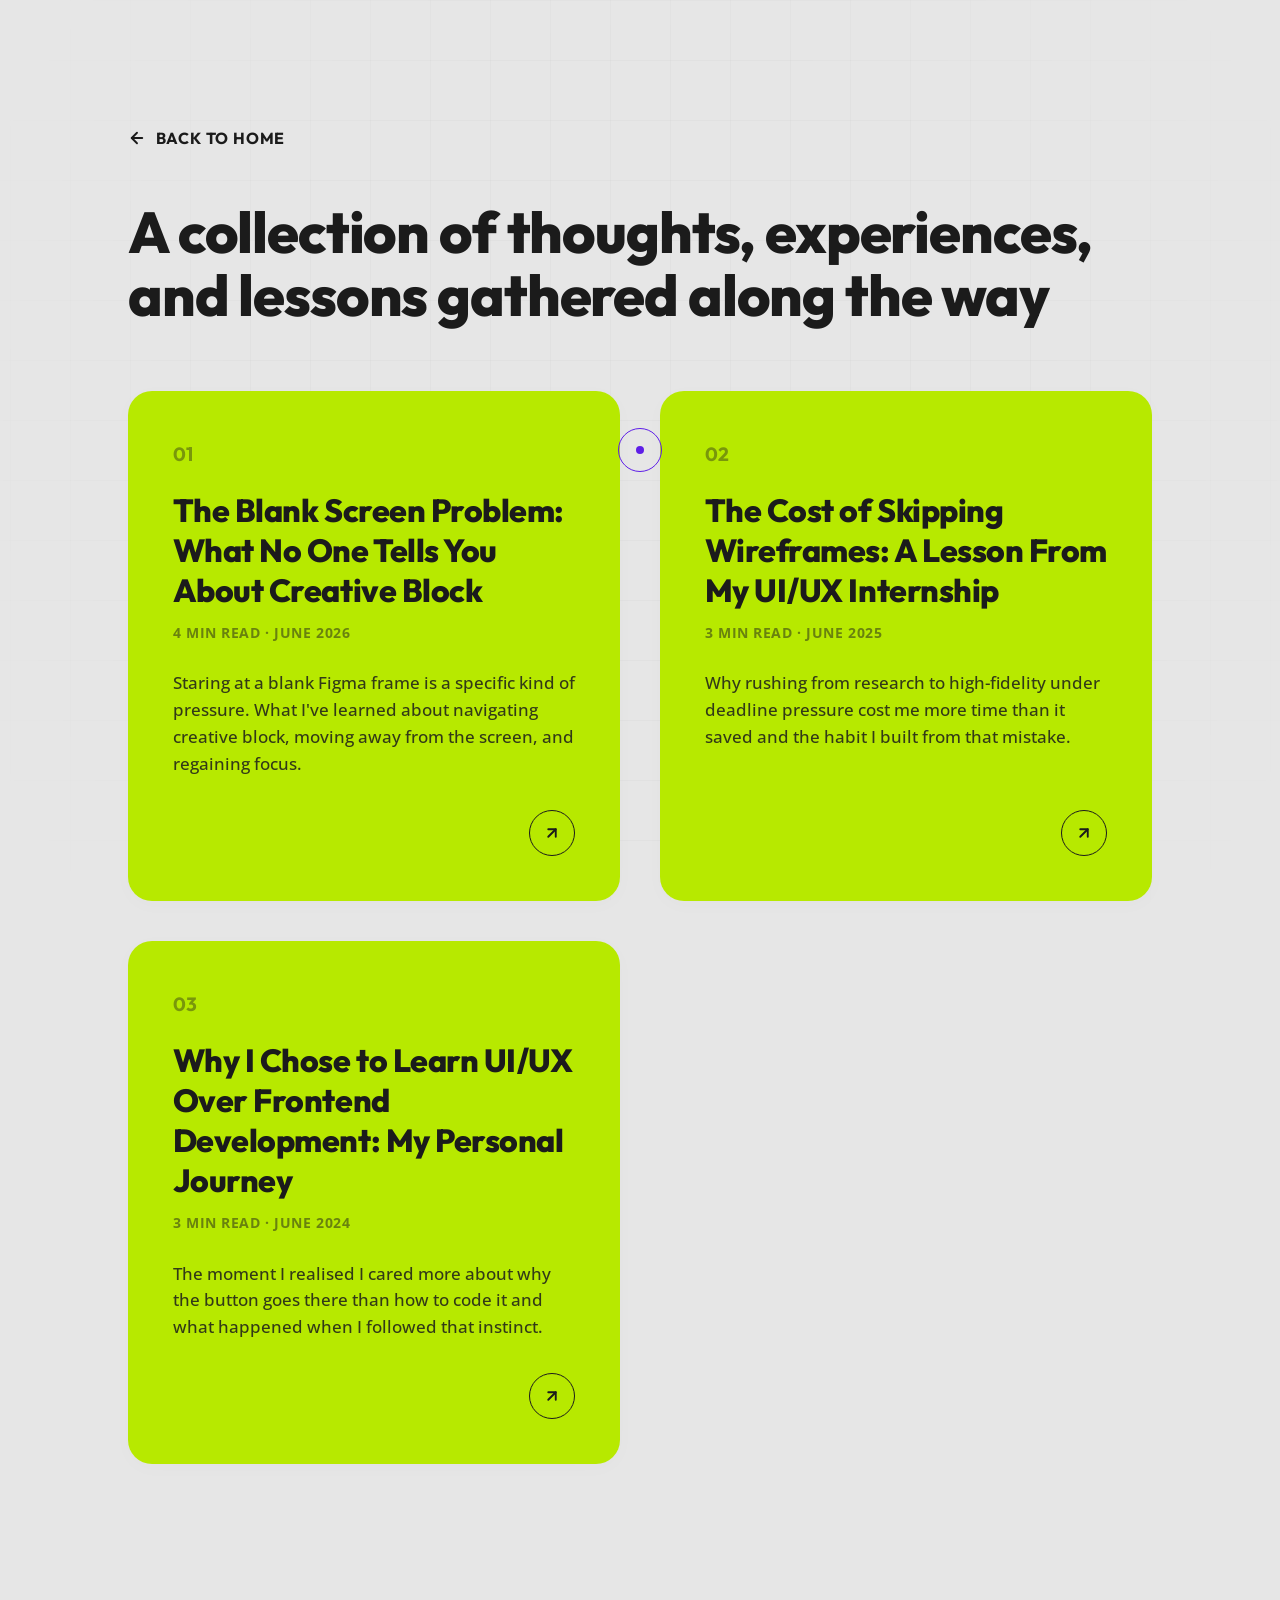
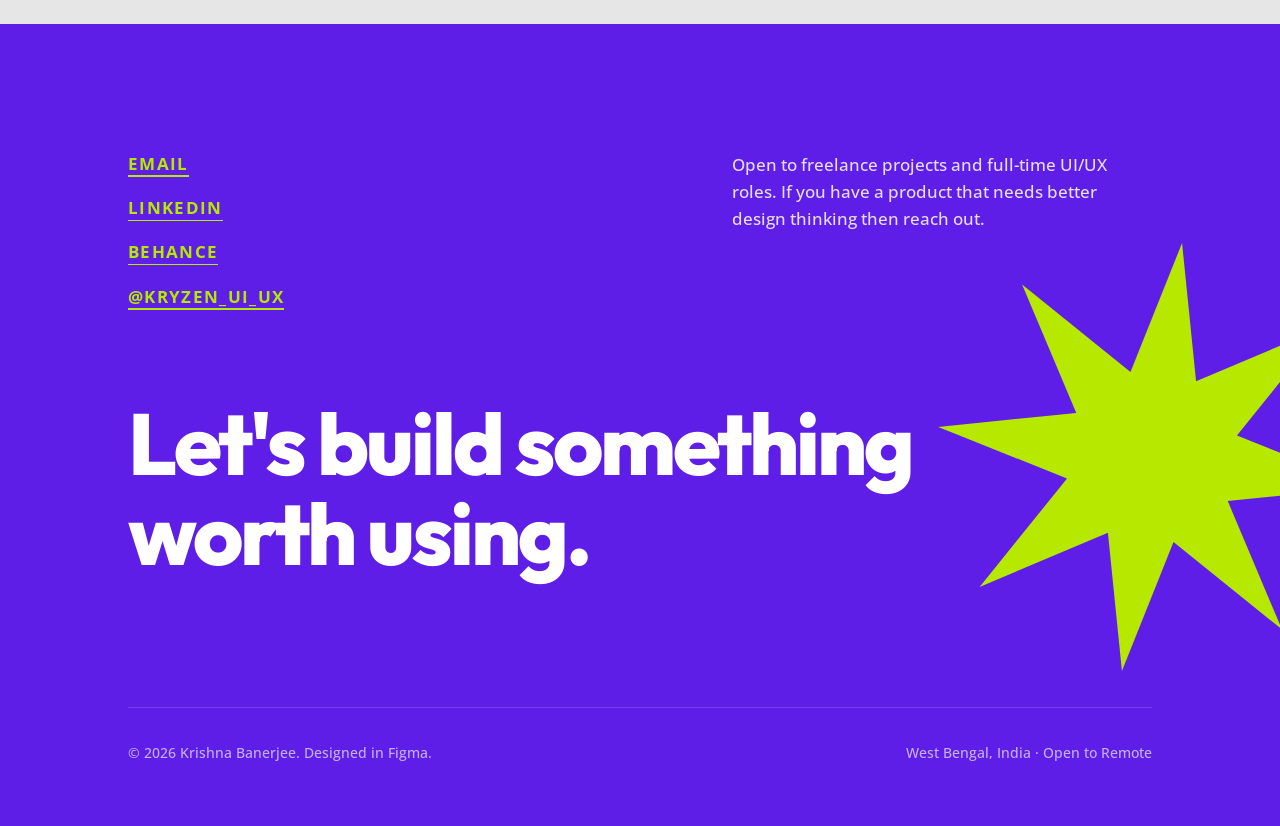
==== commit 10fae784: "git" ====
--- a/blogs.html
+++ b/blogs.html
@@ -1,19 +1,27 @@
 <!DOCTYPE html>
 <html lang="en">
+
 <head>
   <meta charset="UTF-8">
   <meta name="viewport" content="width=device-width, initial-scale=1.0">
   <title>Blogs, Writings & Journaling — Krishna Banerjee</title>
-  <meta name="description" content="Thoughts on design, process, and lessons learned by Krishna Banerjee. Featured articles on wireframing and choosing UI/UX over frontend.">
-  
+  <meta name="description"
+    content="Thoughts on design, process, and lessons learned by Krishna Banerjee. Featured articles on wireframing and choosing UI/UX over frontend.">
+
   <!-- Premium Fonts -->
   <link rel="preconnect" href="https://fonts.googleapis.com">
   <link rel="preconnect" href="https://fonts.gstatic.com" crossorigin>
-  <link href="https://fonts.googleapis.com/css2?family=Open+Sans:ital,wght@0,300..800;1,300..800&family=Outfit:wght@400;700;800&display=swap" rel="stylesheet">
-  
+  <link
+    href="https://fonts.googleapis.com/css2?family=Open+Sans:ital,wght@0,300..800;1,300..800&family=Outfit:wght@400;700;800&display=swap"
+    rel="stylesheet">
+
   <!-- Main Stylesheet -->
   <link rel="stylesheet" href="src/style.css">
+
+  <!-- Favicon -->
+  <link rel="icon" type="image/png" href="assets/favicon.png">
 </head>
+
 <body>
 
   <!-- Custom Interactive Cursor -->
@@ -28,11 +36,12 @@
 
   <!-- Main Container -->
   <div class="blogs-page-container">
-    
+
     <!-- Top Back Navigation Header -->
     <header class="blogs-page-header">
       <a href="index.html" class="back-link magnetic">
-        <svg viewBox="0 0 24 24" width="18" height="18" stroke="currentColor" stroke-width="2.5" fill="none" stroke-linecap="round" stroke-linejoin="round" class="back-arrow-svg">
+        <svg viewBox="0 0 24 24" width="18" height="18" stroke="currentColor" stroke-width="2.5" fill="none"
+          stroke-linecap="round" stroke-linejoin="round" class="back-arrow-svg">
           <line x1="19" y1="12" x2="5" y2="12"></line>
           <polyline points="12 19 5 12 12 5"></polyline>
         </svg>
@@ -46,33 +55,57 @@
 
       <!-- Two Column Blogs Cards Grid -->
       <div class="blogs-grid">
-        
-        <!-- Card 1: Skipping Wireframes -->
-        <a href="https://medium.com/@banerjeekb/the-cost-of-skipping-wireframes-a-lesson-from-my-ui-ux-internship-205ca12befcc" target="_blank" rel="noopener noreferrer" class="blog-card">
+
+        <!-- Card 1: The Blank Screen Problem -->
+        <a href="blank-screen-problem.html" class="blog-card">
           <div class="blog-card-content">
             <span class="blog-card-index">01</span>
-            <h3 class="blog-card-title">The Cost of Skipping Wireframes: A Lesson From My UI/UX Internship</h3>
-            <p class="blog-card-meta">3 min read · Medium</p>
-            <p class="blog-card-description">Why rushing from research to high-fidelity under deadline pressure cost me more time than it saved and the habit I built from that mistake.</p>
+            <h3 class="blog-card-title">The Blank Screen Problem: What No One Tells You About Creative Block</h3>
+            <p class="blog-card-meta">4 min read · June 2026</p>
+            <p class="blog-card-description">Staring at a blank Figma frame is a specific kind of pressure. What I've
+              learned about navigating creative block, moving away from the screen, and regaining focus.</p>
           </div>
           <div class="blog-arrow-btn">
-            <svg viewBox="0 0 24 24" width="18" height="18" stroke="currentColor" stroke-width="2.5" fill="none" stroke-linecap="round" stroke-linejoin="round" class="blog-arrow-svg">
+            <svg viewBox="0 0 24 24" width="18" height="18" stroke="currentColor" stroke-width="2.5" fill="none"
+              stroke-linecap="round" stroke-linejoin="round" class="blog-arrow-svg">
               <line x1="7" y1="17" x2="17" y2="7"></line>
               <polyline points="7 7 17 7 17 17"></polyline>
             </svg>
           </div>
         </a>
 
-        <!-- Card 2: UI/UX over Frontend -->
-        <a href="https://medium.com/@banerjeekb/why-i-chose-to-learn-ui-ux-over-frontend-development-my-personal-journey-8451941482ac" target="_blank" rel="noopener noreferrer" class="blog-card">
+        <!-- Card 2: Skipping Wireframes -->
+        <a href="https://medium.com/@banerjeekb/the-cost-of-skipping-wireframes-a-lesson-from-my-ui-ux-internship-205ca12befcc"
+          target="_blank" rel="noopener noreferrer" class="blog-card">
           <div class="blog-card-content">
             <span class="blog-card-index">02</span>
-            <h3 class="blog-card-title">Why I Chose to Learn UI/UX Over Frontend Development: My Personal Journey</h3>
-            <p class="blog-card-meta">3 min read · Medium</p>
-            <p class="blog-card-description">The moment I realised I cared more about why the button goes there than how to code it and what happened when I followed that instinct.</p>
+            <h3 class="blog-card-title">The Cost of Skipping Wireframes: A Lesson From My UI/UX Internship</h3>
+            <p class="blog-card-meta">3 min read · June 2025</p>
+            <p class="blog-card-description">Why rushing from research to high-fidelity under deadline pressure cost me
+              more time than it saved and the habit I built from that mistake.</p>
           </div>
           <div class="blog-arrow-btn">
-            <svg viewBox="0 0 24 24" width="18" height="18" stroke="currentColor" stroke-width="2.5" fill="none" stroke-linecap="round" stroke-linejoin="round" class="blog-arrow-svg">
+            <svg viewBox="0 0 24 24" width="18" height="18" stroke="currentColor" stroke-width="2.5" fill="none"
+              stroke-linecap="round" stroke-linejoin="round" class="blog-arrow-svg">
+              <line x1="7" y1="17" x2="17" y2="7"></line>
+              <polyline points="7 7 17 7 17 17"></polyline>
+            </svg>
+          </div>
+        </a>
+
+        <!-- Card 3: UI/UX over Frontend -->
+        <a href="https://medium.com/@banerjeekb/why-i-chose-to-learn-ui-ux-over-frontend-development-my-personal-journey-8451941482ac"
+          target="_blank" rel="noopener noreferrer" class="blog-card">
+          <div class="blog-card-content">
+            <span class="blog-card-index">03</span>
+            <h3 class="blog-card-title">Why I Chose to Learn UI/UX Over Frontend Development: My Personal Journey</h3>
+            <p class="blog-card-meta">3 min read · June 2024</p>
+            <p class="blog-card-description">The moment I realised I cared more about why the button goes there than how
+              to code it and what happened when I followed that instinct.</p>
+          </div>
+          <div class="blog-arrow-btn">
+            <svg viewBox="0 0 24 24" width="18" height="18" stroke="currentColor" stroke-width="2.5" fill="none"
+              stroke-linecap="round" stroke-linejoin="round" class="blog-arrow-svg">
               <line x1="7" y1="17" x2="17" y2="7"></line>
               <polyline points="7 7 17 7 17 17"></polyline>
             </svg>
@@ -87,47 +120,52 @@
   <!-- Footer Section (Identical to homepage footer) -->
   <footer class="footer-section" id="footer">
     <div class="footer-container">
-      
+
       <!-- Top Row: Links and Description -->
       <div class="footer-top-row">
         <!-- Left Column: Links -->
         <div class="footer-links-col">
           <div class="footer-links">
             <a href="mailto:banerjeekrishnaaa35@gmail.com" class="footer-link">EMAIL</a>
-            <a href="https://www.linkedin.com/in/krishna-banerjee-384554218" target="_blank" class="footer-link">LINKEDIN</a>
+            <a href="https://www.linkedin.com/in/krishna-banerjee-384554218" target="_blank"
+              class="footer-link">LINKEDIN</a>
             <a href="https://behance.net/krishnaabanerjee" target="_blank" class="footer-link">BEHANCE</a>
             <a href="https://instagram.com/kryzen_ui_ux" target="_blank" class="footer-link">@KRYZEN_UI_UX</a>
           </div>
         </div>
-        
+
         <!-- Right Column: Paragraph -->
         <div class="footer-desc-col">
-          <p class="footer-description">Open to freelance projects and full-time UI/UX roles. If you have a product that needs better design thinking then reach out.</p>
+          <p class="footer-description">Open to freelance projects and full-time UI/UX roles. If you have a product that
+            needs better design thinking then reach out.</p>
         </div>
       </div>
-      
+
       <!-- Bottom Row: Heading (Full Width for 2-row layout) -->
       <div class="footer-heading-row">
         <h2 class="footer-heading">Let's build something <br>worth using.</h2>
       </div>
-      
+
       <!-- Giant Star Graphic (absolutely positioned behind/cropped) -->
       <div class="footer-star-wrap">
         <svg viewBox="0 0 200 200" class="footer-star-svg" fill="none" xmlns="http://www.w3.org/2000/svg">
-          <polygon points="100,10 113.8,66.2 163.6,36.4 133.8,86.2 190,100 133.8,113.8 163.6,163.6 113.8,133.8 100,190 86.2,133.8 36.4,163.6 66.2,113.8 10,100 66.2,86.2 36.4,36.4 86.2,66.2" fill="#B7E900" />
+          <polygon
+            points="100,10 113.8,66.2 163.6,36.4 133.8,86.2 190,100 133.8,113.8 163.6,163.6 113.8,133.8 100,190 86.2,133.8 36.4,163.6 66.2,113.8 10,100 66.2,86.2 36.4,36.4 86.2,66.2"
+            fill="#B7E900" />
         </svg>
       </div>
-      
+
       <!-- Bottom Metadata Bar -->
       <div class="footer-bottom">
         <p class="footer-copyright">© 2026 Krishna Banerjee. Designed in Figma.</p>
         <p class="footer-location">West Bengal, India · Open to Remote</p>
       </div>
-      
+
     </div>
   </footer>
 
   <!-- Interactive JavaScript Scripts -->
   <script src="src/cursor.js"></script>
 </body>
-</html>
+
+</html>
--- a/src/style.css
+++ b/src/style.css
@@ -4639,4 +4639,1105 @@
   }
 }
 
-
+/* ----------------------------------------------------
+ * INTERACTIVE RESUME MODAL
+ * ---------------------------------------------------- */
+.resume-modal {
+  position: fixed;
+  top: 0;
+  left: 0;
+  width: 100vw;
+  height: 100vh;
+  display: flex;
+  align-items: center;
+  justify-content: center;
+  opacity: 0;
+  pointer-events: none;
+  transition: opacity 0.4s cubic-bezier(0.25, 1, 0.5, 1);
+  z-index: 10000; /* High z-index but below custom cursor */
+}
+
+.resume-modal.active {
+  opacity: 1;
+  pointer-events: all;
+}
+
+.resume-modal-backdrop {
+  position: absolute;
+  top: 0;
+  left: 0;
+  width: 100%;
+  height: 100%;
+  background: rgba(10, 10, 10, 0.65);
+  backdrop-filter: blur(12px);
+  -webkit-backdrop-filter: blur(12px);
+  cursor: pointer;
+}
+
+.resume-modal-container {
+  position: relative;
+  width: 90%;
+  max-width: 850px;
+  max-height: 85vh;
+  background: rgba(255, 255, 255, 0.9);
+  backdrop-filter: blur(20px);
+  -webkit-backdrop-filter: blur(20px);
+  border: 1px solid rgba(255, 255, 255, 0.3);
+  border-radius: 24px;
+  box-shadow: 0 30px 70px rgba(0, 0, 0, 0.3);
+  display: flex;
+  flex-direction: column;
+  overflow: hidden;
+  transform: scale(0.92) translateY(30px);
+  transition: transform 0.4s cubic-bezier(0.25, 1, 0.5, 1);
+  z-index: 10001;
+}
+
+.resume-modal.active .resume-modal-container {
+  transform: scale(1) translateY(0);
+}
+
+.resume-modal-header {
+  display: flex;
+  align-items: center;
+  justify-content: space-between;
+  padding: 18px 28px;
+  border-bottom: 1px solid rgba(0, 0, 0, 0.08);
+  background: rgba(245, 245, 245, 0.6);
+}
+
+.resume-modal-title {
+  font-family: var(--font-main);
+  font-weight: 700;
+  font-size: 1.3rem;
+  color: var(--text-primary);
+}
+
+.resume-modal-actions {
+  display: flex;
+  align-items: center;
+  gap: 12px;
+}
+
+.resume-modal-body {
+  padding: 0;
+  overflow-y: auto;
+  display: flex;
+  justify-content: center;
+  background: rgba(255, 255, 255, 0.4);
+}
+
+.resume-modal-body::-webkit-scrollbar {
+  width: 6px;
+}
+.resume-modal-body::-webkit-scrollbar-track {
+  background: rgba(0, 0, 0, 0.03);
+}
+.resume-modal-body::-webkit-scrollbar-thumb {
+  background: rgba(0, 0, 0, 0.15);
+  border-radius: 10px;
+}
+.resume-modal-body::-webkit-scrollbar-thumb:hover {
+  background: rgba(0, 0, 0, 0.25);
+}
+
+.resume-modal-img {
+  max-width: 100%;
+  height: auto;
+  border-radius: 12px;
+  box-shadow: 0 15px 35px rgba(0, 0, 0, 0.12);
+  display: block;
+}
+
+/* Custom Modal Buttons */
+.btn-download {
+  display: inline-flex;
+  align-items: center;
+  padding: 10px 20px;
+  background-color: var(--accent-purple);
+  color: #FFFFFF !important;
+  border: none;
+  border-radius: 12px;
+  font-weight: 700;
+  font-size: 0.9rem;
+  transition: var(--transition-smooth);
+}
+
+.btn-download:hover {
+  background-color: #4312B8;
+  transform: translateY(-2px);
+  box-shadow: var(--shadow-glow);
+}
+
+.btn-close-modal {
+  display: flex;
+  align-items: center;
+  justify-content: center;
+  width: 42px;
+  height: 42px;
+  border-radius: 50%;
+  border: 1px solid rgba(0, 0, 0, 0.1);
+  background: transparent;
+  color: var(--text-primary);
+  transition: var(--transition-smooth);
+}
+
+.btn-close-modal:hover {
+  background: var(--text-primary);
+  color: #FFFFFF !important;
+}
+
+/* Mobile responsive fixes for resume modal */
+@media (max-width: 576px) {
+  .resume-modal-container {
+    width: 95%;
+    max-height: 90vh;
+    border-radius: 16px;
+  }
+  .resume-modal-header {
+    padding: 14px 20px;
+  }
+  .resume-modal-title {
+    font-size: 1.1rem;
+  }
+  .btn-download {
+    padding: 8px 14px;
+    font-size: 0.8rem;
+  }
+  .btn-close-modal {
+    width: 36px;
+    height: 36px;
+  }
+  .resume-modal-body {
+    padding: 12px;
+  }
+}
+
+/* ----------------------------------------------------
+ * INTERNAL RESUME DOCUMENT LAYOUT
+ * ---------------------------------------------------- */
+.resume-container {
+  display: flex;
+  width: 100%;
+  min-height: 100%;
+  background: #FFFFFF;
+  text-align: left;
+}
+
+.resume-sidebar {
+  width: 33%;
+  background: #F8F9FA;
+  border-right: 1px solid #E5E7EB;
+  padding: 30px 24px;
+  display: flex;
+  flex-direction: column;
+  gap: 26px;
+}
+
+.resume-main {
+  width: 67%;
+  background: #FFFFFF;
+  padding: 36px 40px;
+  display: flex;
+  flex-direction: column;
+  gap: 28px;
+}
+
+/* Sidebar Section Headers */
+.resume-sidebar-section {
+  display: flex;
+  flex-direction: column;
+}
+
+.resume-section-title {
+  font-family: 'Outfit', sans-serif;
+  font-size: 0.95rem;
+  font-weight: 700;
+  text-transform: uppercase;
+  color: #1B1B1B;
+  letter-spacing: 1.2px;
+  border-bottom: 2px solid var(--accent-purple);
+  padding-bottom: 6px;
+  margin-bottom: 14px;
+}
+
+/* Main Content Section Headers */
+.resume-main-section {
+  display: flex;
+  flex-direction: column;
+}
+
+.resume-main-section-title {
+  font-family: 'Outfit', sans-serif;
+  font-size: 1.1rem;
+  font-weight: 700;
+  text-transform: uppercase;
+  color: #1B1B1B;
+  letter-spacing: 1.2px;
+  border-bottom: 2px solid #E5E7EB;
+  padding-bottom: 6px;
+  margin-bottom: 16px;
+  position: relative;
+}
+
+.resume-main-section-title::after {
+  content: '';
+  position: absolute;
+  left: 0;
+  bottom: -2px;
+  width: 50px;
+  height: 2px;
+  background: var(--accent-purple);
+}
+
+/* Name and Title Block */
+.resume-main-header-info {
+  margin-bottom: 8px;
+}
+
+.resume-name {
+  font-family: 'Outfit', sans-serif;
+  font-size: 2.2rem;
+  font-weight: 800;
+  color: #1B1B1B;
+  line-height: 1.1;
+  margin-bottom: 4px;
+}
+
+.resume-tagline {
+  font-family: 'Outfit', sans-serif;
+  font-size: 1.1rem;
+  font-weight: 700;
+  color: var(--accent-purple);
+  letter-spacing: 0.5px;
+}
+
+.resume-objective {
+  font-size: 0.92rem;
+  color: #4B5563;
+  line-height: 1.5;
+}
+
+/* Contact List */
+.resume-contact-list {
+  list-style: none;
+  display: flex;
+  flex-direction: column;
+  gap: 12px;
+}
+
+.resume-contact-list li {
+  display: flex;
+  align-items: flex-start;
+  gap: 10px;
+  font-size: 0.85rem;
+  color: #4B5563;
+  line-height: 1.35;
+}
+
+.resume-contact-list a {
+  color: #4B5563;
+  transition: var(--transition-smooth);
+  word-break: break-all;
+}
+
+.resume-contact-list a:hover {
+  color: var(--accent-purple);
+}
+
+.contact-svg {
+  stroke: var(--accent-purple);
+  stroke-width: 2.5px;
+  fill: none;
+  flex-shrink: 0;
+  margin-top: 2px;
+}
+
+/* Skills */
+.resume-skill-group {
+  margin-bottom: 14px;
+}
+
+.resume-skill-group h5 {
+  font-family: 'Outfit', sans-serif;
+  font-weight: 700;
+  font-size: 0.88rem;
+  color: #1B1B1B;
+  margin-bottom: 4px;
+}
+
+.resume-skill-group p {
+  font-size: 0.8rem;
+  color: #555555;
+  line-height: 1.45;
+}
+
+/* Bullet lists & custom lists */
+.resume-bullet-list {
+  list-style: none;
+  display: flex;
+  flex-direction: column;
+  gap: 6px;
+}
+
+.resume-bullet-list li {
+  font-size: 0.85rem;
+  color: #4B5563;
+  position: relative;
+  padding-left: 14px;
+}
+
+.resume-bullet-list li::before {
+  content: '•';
+  position: absolute;
+  left: 0;
+  top: 0;
+  color: var(--accent-purple);
+  font-weight: bold;
+}
+
+/* Languages */
+.resume-lang-list {
+  list-style: none;
+  display: flex;
+  flex-direction: column;
+  gap: 8px;
+}
+
+.resume-lang-list li {
+  display: flex;
+  align-items: center;
+  justify-content: space-between;
+  font-size: 0.85rem;
+  color: #4B5563;
+}
+
+.lang-dots {
+  display: flex;
+  gap: 4px;
+}
+
+.lang-dots .dot {
+  width: 8px;
+  height: 8px;
+  border-radius: 50%;
+  background: #E5E7EB;
+}
+
+.lang-dots .dot.active {
+  background: var(--accent-purple);
+}
+
+/* Experience & Events items */
+.resume-item {
+  margin-bottom: 22px;
+}
+
+.resume-item:last-child {
+  margin-bottom: 0;
+}
+
+.resume-item-header {
+  display: flex;
+  justify-content: space-between;
+  align-items: baseline;
+  margin-bottom: 4px;
+}
+
+.resume-item-company {
+  font-family: 'Outfit', sans-serif;
+  font-weight: 700;
+  font-size: 1.05rem;
+  color: #1B1B1B;
+}
+
+.resume-item-date {
+  font-size: 0.8rem;
+  color: #6B7280;
+  font-weight: 600;
+}
+
+.resume-item-role {
+  font-size: 0.9rem;
+  font-weight: 700;
+  color: #4B5563;
+  margin-bottom: 6px;
+}
+
+.resume-item-subheader {
+  display: flex;
+  justify-content: space-between;
+  align-items: center;
+  margin-bottom: 8px;
+  gap: 12px;
+}
+
+.resume-link-badge {
+  font-family: 'Outfit', sans-serif;
+  font-size: 0.75rem;
+  font-weight: 700;
+  color: var(--accent-purple) !important;
+  background: var(--accent-purple-light);
+  padding: 4px 10px;
+  border-radius: 6px;
+  border: 1px solid var(--accent-purple-medium);
+  transition: var(--transition-smooth);
+}
+
+.resume-link-badge:hover {
+  background: var(--accent-purple);
+  color: #FFFFFF !important;
+  box-shadow: 0 4px 10px rgba(94, 30, 231, 0.2);
+}
+
+.resume-item-details {
+  list-style: none;
+  padding-left: 0;
+  display: flex;
+  flex-direction: column;
+  gap: 6px;
+}
+
+.resume-item-details li {
+  font-size: 0.88rem;
+  color: #4B5563;
+  line-height: 1.45;
+  position: relative;
+  padding-left: 16px;
+}
+
+.resume-item-details li::before {
+  content: '•';
+  position: absolute;
+  left: 0;
+  color: var(--accent-purple);
+  font-weight: bold;
+}
+
+.resume-item-details li a {
+  color: var(--accent-purple);
+  font-weight: 600;
+}
+
+.resume-item-details li a:hover {
+  text-decoration: underline;
+}
+
+.resume-education-item {
+  font-size: 0.9rem;
+  color: #4B5563;
+}
+
+.resume-education-item strong {
+  color: #1B1B1B;
+}
+
+/* RESPONSIVE LAYOUT FOR TABLET/MOBILE */
+@media (max-width: 850px) {
+  .resume-container {
+    flex-direction: column;
+  }
+  
+  .resume-sidebar {
+    width: 100%;
+    border-right: none;
+    border-bottom: 1px solid #E5E7EB;
+    padding: 24px;
+    display: grid;
+    grid-template-columns: repeat(2, 1fr);
+    gap: 24px;
+  }
+  
+  .resume-main {
+    width: 100%;
+    padding: 30px 24px;
+  }
+}
+
+@media (max-width: 576px) {
+  .resume-sidebar {
+    grid-template-columns: 1fr;
+    padding: 20px;
+    gap: 20px;
+  }
+  
+  .resume-main {
+    padding: 20px;
+  }
+  
+  .resume-name {
+    font-size: 1.8rem;
+  }
+}
+
+/* ----------------------------------------------------
+ * RESUME PAGE STYLING (resume.html)
+ * ---------------------------------------------------- */
+.resume-page-container {
+  max-width: 1200px;
+  margin: 0 auto;
+  padding: 80px 5% 80px 5%;
+  display: flex;
+  flex-direction: column;
+  align-items: center;
+  justify-content: center;
+  min-height: 100vh;
+}
+
+.resume-page-header {
+  width: 100%;
+  max-width: 850px;
+  display: flex;
+  align-items: center;
+  justify-content: space-between;
+  margin-bottom: 24px;
+}
+
+.resume-page-header .back-link {
+  color: #FFFFFF;
+  font-family: var(--font-main);
+  font-weight: 700;
+  font-size: 0.95rem;
+  display: inline-flex;
+  align-items: center;
+  gap: 8px;
+  transition: var(--transition-smooth);
+}
+
+.resume-page-header .back-link:hover {
+  color: var(--accent-purple);
+}
+
+.resume-page-header .back-arrow-svg {
+  transition: transform 0.35s cubic-bezier(0.25, 1, 0.5, 1);
+}
+
+.resume-page-header .back-link:hover .back-arrow-svg {
+  transform: translateX(-5px);
+}
+
+.btn-print {
+  display: inline-flex;
+  align-items: center;
+  padding: 10px 20px;
+  background-color: var(--accent-purple);
+  color: #FFFFFF !important;
+  border: none;
+  border-radius: 12px;
+  font-weight: 700;
+  font-size: 0.9rem;
+  transition: var(--transition-smooth);
+  cursor: pointer;
+}
+
+.btn-print:hover {
+  background-color: #4312B8;
+  transform: translateY(-2px);
+  box-shadow: var(--shadow-glow);
+}
+
+/* White Sheet wrapper */
+.resume-page-container .resume-container {
+  max-width: 850px;
+  border-radius: 24px;
+  overflow: hidden;
+  box-shadow: 0 30px 60px rgba(0, 0, 0, 0.4);
+  border: 1px solid rgba(255, 255, 255, 0.1);
+}
+
+/* Visibility fixes for custom cursor on light resume container */
+body:has(.resume-container:hover) .cursor-dot {
+  background-color: var(--accent-purple);
+  box-shadow: 0 0 8px rgba(94, 30, 231, 0.5);
+}
+
+body:has(.resume-container:hover) .cursor-ring {
+  border-color: var(--accent-purple);
+  background-color: rgba(94, 30, 231, 0.05);
+  box-shadow: 0 0 12px rgba(94, 30, 231, 0.2);
+}
+
+/* Print Stylesheet overrides */
+@media print {
+  body {
+    background: #FFFFFF !important;
+    color: #000000 !important;
+    overflow: visible !important;
+  }
+  .resume-page-header,
+  .grid-overlay,
+  .custom-cursor,
+  .back-link,
+  .btn-print,
+  .header-actions {
+    display: none !important;
+  }
+  .resume-page-container {
+    padding: 0 !important;
+    margin: 0 !important;
+    background: #FFFFFF !important;
+  }
+  .resume-page-container .resume-container {
+    box-shadow: none !important;
+    border: none !important;
+    width: 100% !important;
+    max-width: 100% !important;
+    margin: 0 !important;
+    padding: 0 !important;
+    border-radius: 0 !important;
+  }
+  .resume-sidebar {
+    background: #F8F9FA !important;
+    -webkit-print-color-adjust: exact;
+    print-color-adjust: exact;
+  }
+}
+
+/* ----------------------------------------------------
+ * BLOG POST READER STYLING (blank-screen-problem.html)
+ * ---------------------------------------------------- */
+.blog-post-page-container {
+  max-width: 1250px;
+  margin: 0 auto;
+  padding: 80px 4% 80px 4%;
+  min-height: 100vh;
+}
+
+.blog-post-header {
+  width: 100%;
+  display: flex;
+  align-items: center;
+  justify-content: space-between;
+  margin-bottom: 48px;
+}
+
+.blog-post-header .back-link {
+  color: var(--text-primary);
+  font-family: var(--font-main);
+  font-weight: 700;
+  font-size: 0.95rem;
+  display: inline-flex;
+  align-items: center;
+  gap: 8px;
+  transition: var(--transition-smooth);
+}
+
+.blog-post-header .back-link:hover {
+  color: var(--accent-purple);
+}
+
+.blog-post-header .back-arrow-svg {
+  transition: transform 0.35s cubic-bezier(0.25, 1, 0.5, 1);
+}
+
+.blog-post-header .back-link:hover .back-arrow-svg {
+  transform: translateX(-5px);
+}
+
+/* Two Column Split Layout */
+.blog-post-split-layout {
+  display: grid;
+  grid-template-columns: 280px 1fr;
+  gap: 48px;
+  align-items: start;
+  position: relative;
+}
+
+/* Sticky Left Sidebar */
+.blog-post-sidebar {
+  position: sticky;
+  top: 100px;
+  display: flex;
+  flex-direction: column;
+  gap: 32px;
+  z-index: 10;
+  height: fit-content;
+}
+
+.blog-sidebar-widget {
+  background-color: #FFFFFF;
+  border-radius: 20px;
+  padding: 24px;
+  box-shadow: 0 10px 30px rgba(0, 0, 0, 0.02);
+  border: 1px solid rgba(0, 0, 0, 0.03);
+}
+
+.sidebar-widget-title {
+  font-family: 'Outfit', sans-serif;
+  font-size: 1.15rem;
+  font-weight: 800;
+  color: #1B1B1B;
+  margin: 0 0 16px 0;
+  padding-bottom: 8px;
+  border-bottom: 1.5px solid #E5E7EB;
+  position: relative;
+  letter-spacing: -0.01em;
+}
+
+.sidebar-widget-title::after {
+  content: '';
+  position: absolute;
+  left: 0;
+  bottom: -1.5px;
+  width: 40px;
+  height: 1.5px;
+  background-color: var(--accent-purple);
+}
+
+/* Table of Contents Nav */
+.toc-nav {
+  display: flex;
+  flex-direction: column;
+}
+
+.toc-link {
+  font-family: 'Outfit', sans-serif;
+  font-size: 0.95rem;
+  font-weight: 700;
+  color: #7D7D7D;
+  text-decoration: none;
+  padding: 12px 0;
+  border-bottom: 1px solid #F3F4F6;
+  transition: color 0.3s ease;
+  line-height: 1.4;
+}
+
+.toc-link:last-child {
+  border-bottom: none;
+  padding-bottom: 0;
+}
+
+.toc-link:first-child {
+  padding-top: 0;
+}
+
+.toc-link:hover {
+  color: var(--accent-purple);
+}
+
+/* Green Active State */
+.toc-link.active {
+  color: #059669 !important; /* Premium Readable Green active state */
+  font-weight: 800;
+}
+
+/* Social Share Widgets */
+.share-links {
+  display: flex;
+  gap: 12px;
+}
+
+.share-btn {
+  display: flex;
+  align-items: center;
+  justify-content: center;
+  width: 38px;
+  height: 38px;
+  border-radius: 50%;
+  background-color: #F3F4F6;
+  color: #4B5563;
+  transition: background-color 0.3s cubic-bezier(0.25, 1, 0.5, 1), color 0.3s cubic-bezier(0.25, 1, 0.5, 1), transform 0.3s cubic-bezier(0.25, 1, 0.5, 1);
+  text-decoration: none;
+}
+
+.share-btn:hover {
+  background-color: var(--accent-purple);
+  color: #FFFFFF;
+  transform: translateY(-2px);
+}
+
+/* AI Summary Widgets */
+.ai-buttons {
+  display: flex;
+  flex-direction: column;
+  gap: 10px;
+}
+
+.ai-btn {
+  display: inline-flex;
+  align-items: center;
+  justify-content: center;
+  gap: 8px;
+  padding: 12px 16px;
+  background-color: #F3F4F6;
+  color: #1B1B1B;
+  border: 1px solid rgba(0, 0, 0, 0.04);
+  border-radius: 12px;
+  font-family: 'Outfit', sans-serif;
+  font-weight: 700;
+  font-size: 0.88rem;
+  cursor: pointer;
+  transition: background-color 0.3s ease, color 0.3s ease, transform 0.3s ease;
+  width: 100%;
+}
+
+.ai-btn:hover {
+  background-color: var(--accent-purple);
+  color: #FFFFFF;
+  transform: translateY(-1px);
+}
+
+.ai-summary-box {
+  margin-top: 16px;
+  background-color: rgba(94, 30, 231, 0.02);
+  border: 1px solid rgba(94, 30, 231, 0.1);
+  border-radius: 12px;
+  padding: 16px;
+  display: none;
+  text-align: left;
+}
+
+.ai-summary-box.active {
+  display: block;
+  animation: fadeIn 0.4s ease;
+}
+
+@keyframes fadeIn {
+  from { opacity: 0; transform: translateY(5px); }
+  to { opacity: 1; transform: translateY(0); }
+}
+
+.ai-summary-header {
+  display: flex;
+  align-items: center;
+  justify-content: space-between;
+  margin-bottom: 8px;
+  border-bottom: 1px solid rgba(94, 30, 231, 0.1);
+  padding-bottom: 6px;
+}
+
+.ai-summary-source {
+  font-family: 'Outfit', sans-serif;
+  font-weight: 800;
+  font-size: 0.8rem;
+  color: var(--accent-purple);
+  text-transform: uppercase;
+  letter-spacing: 0.05em;
+}
+
+.ai-summary-close {
+  background: none;
+  border: none;
+  font-size: 1.2rem;
+  color: #9CA3AF;
+  cursor: pointer;
+  padding: 0 4px;
+}
+
+.ai-summary-close:hover {
+  color: #1B1B1B;
+}
+
+.ai-summary-content {
+  font-family: 'Open Sans', sans-serif;
+  font-size: 0.82rem;
+  color: #4B5563;
+  line-height: 1.5;
+}
+
+/* Right Article Card Container */
+.blog-post-article {
+  background-color: #FFFFFF;
+  border-radius: 32px;
+  padding: 64px 80px;
+  box-shadow: 0 30px 60px rgba(0, 0, 0, 0.04);
+  border: 1px solid rgba(0, 0, 0, 0.03);
+  text-align: left;
+  overflow: hidden;
+}
+
+.blog-post-title {
+  font-family: 'Outfit', sans-serif;
+  font-size: 2.8rem;
+  font-weight: 800;
+  line-height: 1.15;
+  color: #1B1B1B;
+  margin: 0 0 16px 0;
+  letter-spacing: -0.02em;
+}
+
+.blog-post-author-meta {
+  font-family: 'Outfit', sans-serif;
+  font-size: 1.05rem;
+  font-weight: 700;
+  color: var(--text-secondary);
+  margin-bottom: 32px;
+}
+
+/* Cover Image Wrapper */
+.blog-post-cover-wrap {
+  width: 100%;
+  border-radius: 20px;
+  overflow: hidden;
+  margin: 32px 0 48px 0;
+  box-shadow: 0 15px 35px rgba(0, 0, 0, 0.05);
+}
+
+.blog-post-cover-img {
+  width: 100%;
+  height: auto;
+  display: block;
+  transition: transform 0.6s ease;
+}
+
+.blog-post-cover-wrap:hover .blog-post-cover-img {
+  transform: scale(1.02);
+}
+
+/* Core Reading Body Styles */
+.blog-post-body {
+  font-family: 'Open Sans', sans-serif;
+  font-size: 1.125rem;
+  line-height: 1.8;
+  color: #374151;
+}
+
+.blog-section {
+  scroll-margin-top: 140px; /* Offset for smooth scroll positioning */
+}
+
+.blog-post-body p {
+  margin-bottom: 24px;
+}
+
+.blog-post-body h2 {
+  font-family: 'Outfit', sans-serif;
+  font-size: 1.8rem;
+  font-weight: 800;
+  color: #1B1B1B;
+  margin: 40px 0 18px 0;
+  letter-spacing: -0.015em;
+}
+
+.blog-post-body hr {
+  border: none;
+  height: 1px;
+  background-color: #E5E7EB;
+  margin: 36px 0;
+}
+
+.blog-post-body ul {
+  margin-bottom: 24px;
+  padding-left: 24px;
+  list-style-type: square;
+}
+
+.blog-post-body li {
+  margin-bottom: 12px;
+}
+
+.blog-post-body strong {
+  color: #1B1B1B;
+  font-weight: 700;
+}
+
+.blog-post-body code {
+  font-family: monospace;
+  background-color: #F3F4F6;
+  padding: 2px 6px;
+  border-radius: 4px;
+  color: #DC2626;
+  font-size: 0.9em;
+}
+
+/* Author Box at the end */
+.blog-post-footer-author {
+  margin-top: 48px;
+  padding-top: 32px;
+  border-top: 1px solid #E5E7EB;
+  font-style: italic;
+  color: #555555;
+}
+
+/* Responsive Grid Adjustments */
+@media (max-width: 1024px) {
+  .blog-post-split-layout {
+    grid-template-columns: 1fr;
+    gap: 40px;
+  }
+  
+  .blog-post-sidebar {
+    position: static;
+    width: 100%;
+    display: grid;
+    grid-template-columns: 1fr 1fr;
+    gap: 24px;
+  }
+  
+  .toc-widget {
+    grid-column: span 2;
+  }
+}
+
+@media (max-width: 768px) {
+  .blog-post-page-container {
+    padding: 60px 4% 40px 4%;
+  }
+
+  .blog-post-article {
+    padding: 40px 24px;
+    border-radius: 20px;
+  }
+  
+  .blog-post-title {
+    font-size: 2.1rem;
+  }
+  
+  .blog-post-body {
+    font-size: 1.05rem;
+  }
+  
+  .blog-post-body h2 {
+    font-size: 1.5rem;
+  }
+}
+
+@media (max-width: 600px) {
+  .blog-post-sidebar {
+    display: flex;
+    flex-direction: column;
+    gap: 20px;
+  }
+}
+
+/* Read Next Section */
+.read-next-section {
+  margin-top: 80px;
+  padding-top: 60px;
+  border-top: 1.5px solid rgba(0, 0, 0, 0.06);
+}
+
+.read-next-title {
+  font-family: 'Outfit', sans-serif;
+  font-size: 2.2rem;
+  font-weight: 800;
+  color: #1B1B1B;
+  margin: 0 0 32px 0;
+  letter-spacing: -0.02em;
+}
+
+.read-next-grid {
+  display: grid;
+  grid-template-columns: repeat(2, 1fr);
+  gap: 32px;
+}
+
+@media (max-width: 992px) {
+  .read-next-section {
+    margin-top: 60px;
+    padding-top: 40px;
+  }
+  
+  .read-next-title {
+    font-size: 1.8rem;
+    margin-bottom: 24px;
+  }
+}
+
+@media (max-width: 768px) {
+  .read-next-grid {
+    grid-template-columns: 1fr;
+    gap: 24px;
+  }
+}
+
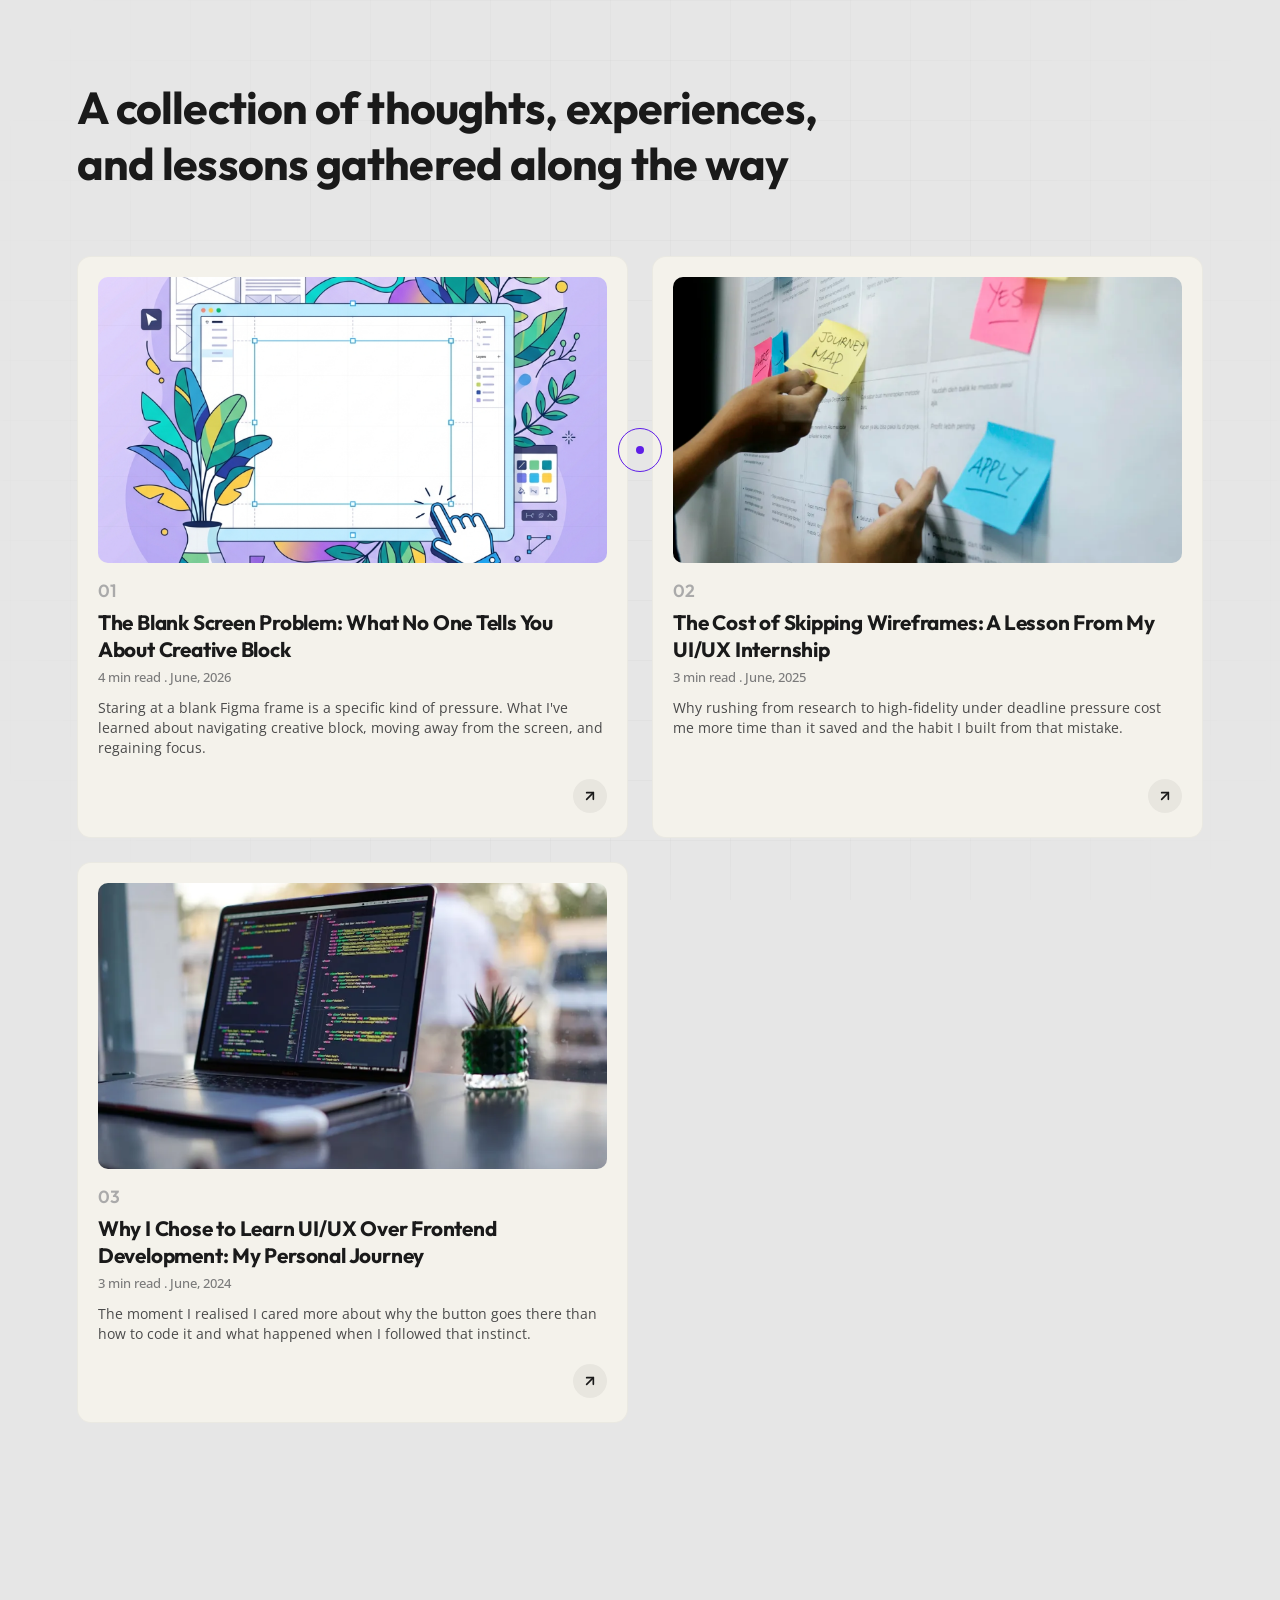
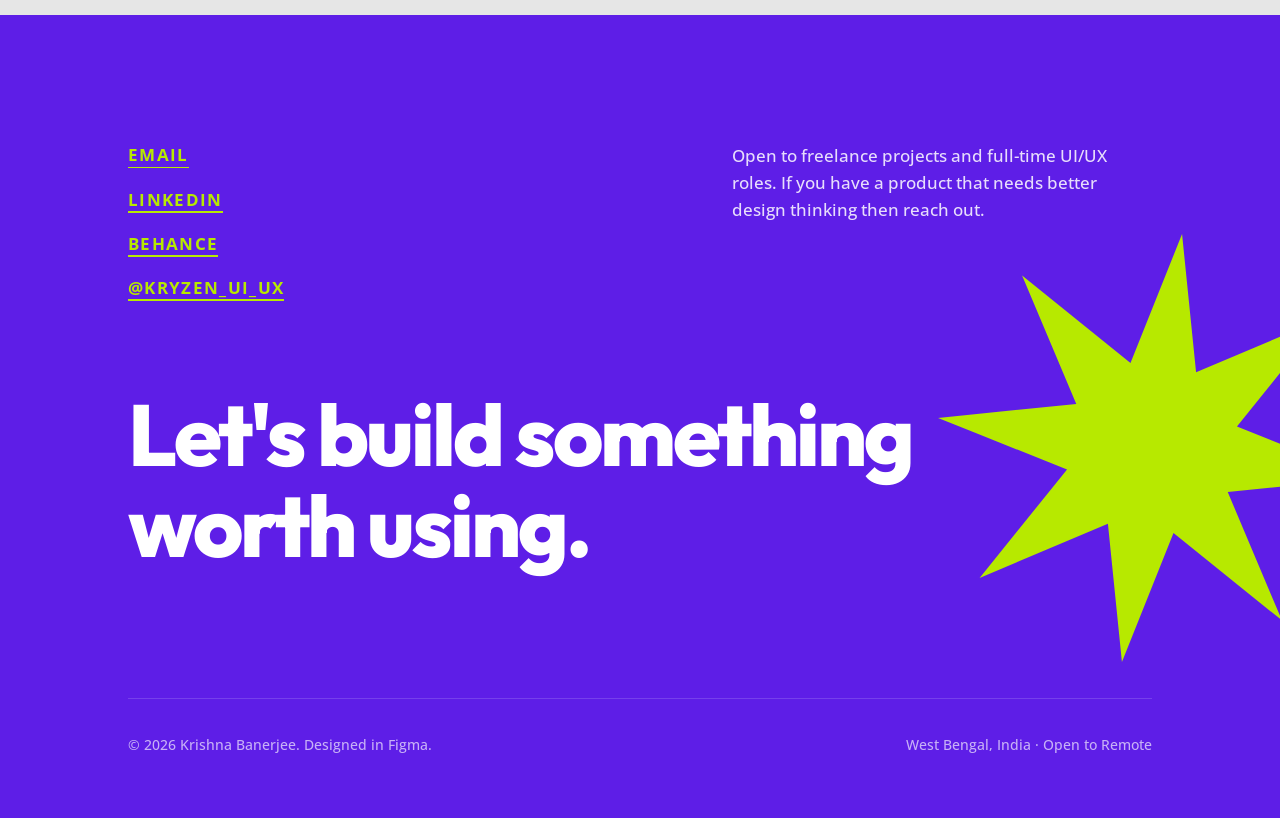
==== commit 8089d5d0: "git" ====
--- a/blogs.html
+++ b/blogs.html
@@ -37,18 +37,6 @@
   <!-- Main Container -->
   <div class="blogs-page-container">
 
-    <!-- Top Back Navigation Header -->
-    <header class="blogs-page-header">
-      <a href="index.html" class="back-link magnetic">
-        <svg viewBox="0 0 24 24" width="18" height="18" stroke="currentColor" stroke-width="2.5" fill="none"
-          stroke-linecap="round" stroke-linejoin="round" class="back-arrow-svg">
-          <line x1="19" y1="12" x2="5" y2="12"></line>
-          <polyline points="12 19 5 12 12 5"></polyline>
-        </svg>
-        Back to home
-      </a>
-    </header>
-
     <!-- Page Content -->
     <main class="blogs-main-content">
       <h1 class="blogs-page-title">A collection of thoughts, experiences, <br>and lessons gathered along the way</h1>
@@ -57,17 +45,18 @@
       <div class="blogs-grid">
 
         <!-- Card 1: The Blank Screen Problem -->
-        <a href="blank-screen-problem.html" class="blog-card">
-          <div class="blog-card-content">
-            <span class="blog-card-index">01</span>
-            <h3 class="blog-card-title">The Blank Screen Problem: What No One Tells You About Creative Block</h3>
-            <p class="blog-card-meta">4 min read · June 2026</p>
-            <p class="blog-card-description">Staring at a blank Figma frame is a specific kind of pressure. What I've
-              learned about navigating creative block, moving away from the screen, and regaining focus.</p>
+        <a href="blank-screen-problem.html" class="blog-grid-card">
+          <div class="blog-card-img-wrap">
+            <img src="assets/blogs/1.png" alt="The Blank Screen Problem Figma Canvas Cover">
           </div>
-          <div class="blog-arrow-btn">
-            <svg viewBox="0 0 24 24" width="18" height="18" stroke="currentColor" stroke-width="2.5" fill="none"
-              stroke-linecap="round" stroke-linejoin="round" class="blog-arrow-svg">
+          <span class="blog-card-index">01</span>
+          <h3 class="blog-card-title">The Blank Screen Problem: What No One Tells You About Creative Block</h3>
+          <p class="blog-card-meta">4 min read . June, 2026</p>
+          <p class="blog-card-description">Staring at a blank Figma frame is a specific kind of pressure. What I've
+            learned about navigating creative block, moving away from the screen, and regaining focus.</p>
+          <div class="blog-card-arrow">
+            <svg viewBox="0 0 24 24" width="16" height="16" stroke="currentColor" stroke-width="2.5" fill="none"
+              stroke-linecap="round" stroke-linejoin="round">
               <line x1="7" y1="17" x2="17" y2="7"></line>
               <polyline points="7 7 17 7 17 17"></polyline>
             </svg>
@@ -76,17 +65,18 @@
 
         <!-- Card 2: Skipping Wireframes -->
         <a href="https://medium.com/@banerjeekb/the-cost-of-skipping-wireframes-a-lesson-from-my-ui-ux-internship-205ca12befcc"
-          target="_blank" rel="noopener noreferrer" class="blog-card">
-          <div class="blog-card-content">
-            <span class="blog-card-index">02</span>
-            <h3 class="blog-card-title">The Cost of Skipping Wireframes: A Lesson From My UI/UX Internship</h3>
-            <p class="blog-card-meta">3 min read · June 2025</p>
-            <p class="blog-card-description">Why rushing from research to high-fidelity under deadline pressure cost me
-              more time than it saved and the habit I built from that mistake.</p>
+          target="_blank" rel="noopener noreferrer" class="blog-grid-card">
+          <div class="blog-card-img-wrap">
+            <img src="assets/blogs/2.png" alt="The Cost of Skipping Wireframes Sticky Notes Cover">
           </div>
-          <div class="blog-arrow-btn">
-            <svg viewBox="0 0 24 24" width="18" height="18" stroke="currentColor" stroke-width="2.5" fill="none"
-              stroke-linecap="round" stroke-linejoin="round" class="blog-arrow-svg">
+          <span class="blog-card-index">02</span>
+          <h3 class="blog-card-title">The Cost of Skipping Wireframes: A Lesson From My UI/UX Internship</h3>
+          <p class="blog-card-meta">3 min read . June, 2025</p>
+          <p class="blog-card-description">Why rushing from research to high-fidelity under deadline pressure cost me
+            more time than it saved and the habit I built from that mistake.</p>
+          <div class="blog-card-arrow">
+            <svg viewBox="0 0 24 24" width="16" height="16" stroke="currentColor" stroke-width="2.5" fill="none"
+              stroke-linecap="round" stroke-linejoin="round">
               <line x1="7" y1="17" x2="17" y2="7"></line>
               <polyline points="7 7 17 7 17 17"></polyline>
             </svg>
@@ -95,17 +85,18 @@
 
         <!-- Card 3: UI/UX over Frontend -->
         <a href="https://medium.com/@banerjeekb/why-i-chose-to-learn-ui-ux-over-frontend-development-my-personal-journey-8451941482ac"
-          target="_blank" rel="noopener noreferrer" class="blog-card">
-          <div class="blog-card-content">
-            <span class="blog-card-index">03</span>
-            <h3 class="blog-card-title">Why I Chose to Learn UI/UX Over Frontend Development: My Personal Journey</h3>
-            <p class="blog-card-meta">3 min read · June 2024</p>
-            <p class="blog-card-description">The moment I realised I cared more about why the button goes there than how
-              to code it and what happened when I followed that instinct.</p>
+          target="_blank" rel="noopener noreferrer" class="blog-grid-card">
+          <div class="blog-card-img-wrap">
+            <img src="assets/blogs/3.png" alt="Why I Chose UI UX Over Frontend Laptop Cover">
           </div>
-          <div class="blog-arrow-btn">
-            <svg viewBox="0 0 24 24" width="18" height="18" stroke="currentColor" stroke-width="2.5" fill="none"
-              stroke-linecap="round" stroke-linejoin="round" class="blog-arrow-svg">
+          <span class="blog-card-index">03</span>
+          <h3 class="blog-card-title">Why I Chose to Learn UI/UX Over Frontend Development: My Personal Journey</h3>
+          <p class="blog-card-meta">3 min read . June, 2024</p>
+          <p class="blog-card-description">The moment I realised I cared more about why the button goes there than how
+            to code it and what happened when I followed that instinct.</p>
+          <div class="blog-card-arrow">
+            <svg viewBox="0 0 24 24" width="16" height="16" stroke="currentColor" stroke-width="2.5" fill="none"
+              stroke-linecap="round" stroke-linejoin="round">
               <line x1="7" y1="17" x2="17" y2="7"></line>
               <polyline points="7 7 17 7 17 17"></polyline>
             </svg>
--- a/src/style.css
+++ b/src/style.css
@@ -609,10 +609,9 @@
   left: 6%;
   top: 50%;
   transform: translateY(-50%) rotate(-4deg);
-  width: 65px;
-  height: 76px;
+  width: 90px;
+  height: 105px;
   z-index: 10;
-  animation: floatSlow 8s ease-in-out infinite;
 }
 
 /* Middle Left: Woman with Bicycle */
@@ -620,10 +619,9 @@
   left: 17%;
   top: 38%;
   transform: translateY(-50%) rotate(3deg);
-  width: 65px;
-  height: 76px;
+  width: 90px;
+  height: 105px;
   z-index: 11;
-  animation: floatSlow 6s ease-in-out infinite 1s;
 }
 
 /* Middle Right: Modern Laptop Setup */
@@ -631,10 +629,9 @@
   right: 17%;
   top: 38%;
   transform: translateY(-50%) rotate(-3deg);
-  width: 65px;
-  height: 76px;
+  width: 90px;
+  height: 105px;
   z-index: 12;
-  animation: floatSlow 7s ease-in-out infinite 0.5s;
 }
 
 /* Far Right: Female UI/UX Designer Portrait (Krishna) */
@@ -642,10 +639,9 @@
   right: 6%;
   top: 50%;
   transform: translateY(-50%) rotate(4deg);
-  width: 65px;
-  height: 76px;
+  width: 90px;
+  height: 105px;
   z-index: 13;
-  animation: floatSlow 9s ease-in-out infinite 1.5s;
 }
 
 /* Floating Animations */
@@ -1170,8 +1166,8 @@
   }
   /* Scale down floating images or adapt layout */
   .floating-img-card {
-    width: 50px;
-    height: 62px;
+    width: 80px;
+    height: 94px;
   }
   .card-scenic { left: 2%; }
   .card-portrait { right: 2%; }
@@ -1785,19 +1781,19 @@
 .about-right {
   position: relative;
   display: flex;
-  justify-content: center;
-  align-items: center; /* Center vertically inside the column */
-  align-self: stretch; /* Stretch vertically to match left column */
-  min-height: 520px;
+  flex-direction: column;
+  align-items: flex-end;
+  gap: 2.5rem;
+  width: 100%;
 }
 
 .id-card-trigger-zone {
   position: relative;
   width: 100%;
-  height: 100%;
-  display: flex;
-  justify-content: center;
-  align-items: center; /* Center vertically inside the zone */
+  min-height: 530px;
+  display: flex;
+  justify-content: flex-end;
+  align-items: flex-start;
 }
 
 /* Asymmetric Background Starburst placed exactly behind the lower right of the cards */
@@ -2035,8 +2031,13 @@
   }
   
   .about-right {
-    height: auto;
-    min-height: 480px;
+    align-items: center;
+    gap: 3.5rem;
+  }
+  
+  .id-card-trigger-zone {
+    min-height: auto;
+    justify-content: center;
   }
   
   .about-title {
@@ -2044,10 +2045,10 @@
   }
   
   .about-star-wrapper {
-    width: 180px;
-    height: 180px;
-    right: 15%;
-    bottom: 20px;
+    width: 200px;
+    height: 200px;
+    top: 280px;
+    left: 180px;
   }
 }
 
@@ -3440,168 +3441,135 @@
   width: 100%;
   min-height: 100vh;
   z-index: 2;
-  padding: 8rem 10% 5rem 10%;
-}
-
-.blogs-page-header {
-  margin-bottom: 3rem;
+  padding: 5rem 6% 6rem 6%;
 }
 
 .blogs-page-title {
   font-family: 'Outfit', sans-serif;
-  font-size: 3.6rem;
-  font-weight: 800;
-  line-height: 1.1;
-  color: #1B1B1B;
+  font-size: 2.8rem;
+  font-weight: 700;
+  line-height: 1.25;
+  color: #1A1A1A;
   margin: 0 0 4rem 0;
   letter-spacing: -0.02em;
+  max-width: 900px;
 }
 
 .blogs-grid {
   display: grid;
   grid-template-columns: repeat(2, 1fr);
-  gap: 2.5rem;
-  margin-bottom: 5rem;
-}
-
-.blog-card {
+  gap: 1.5rem;
+  margin-bottom: 6rem;
+}
+
+.blog-grid-card {
+  background-color: #F4F2EB; /* Soft warm light cream card background matching mockup */
+  border-radius: 14px;
+  padding: 1.25rem 1.25rem 1.5rem 1.25rem;
   display: flex;
   flex-direction: column;
-  justify-content: space-between;
-  background-color: var(--accent-green); /* Acid Lime #B7E900 */
-  border-radius: 24px;
-  padding: 3.2rem 2.8rem 2.8rem 2.8rem;
-  color: #1B1B1B;
   text-decoration: none;
-  transition: transform 0.4s cubic-bezier(0.25, 1, 0.5, 1), box-shadow 0.4s cubic-bezier(0.25, 1, 0.5, 1);
-  box-shadow: 0 4px 20px rgba(0, 0, 0, 0.02);
-  min-height: 420px;
-}
-
-.blog-card:hover {
-  transform: translateY(-10px) scale(1.015);
-  box-shadow: 0 24px 48px rgba(94, 30, 231, 0.15);
-}
-
-.blog-card-content {
-  display: flex;
-  flex-direction: column;
+  color: inherit;
+  border: 1px solid rgba(0, 0, 0, 0.04);
+  transition: box-shadow 0.3s ease, border-color 0.3s ease;
+  height: 100%;
+}
+
+.blog-grid-card:hover {
+  box-shadow: 0 12px 28px rgba(0, 0, 0, 0.06);
+  border-color: rgba(0, 0, 0, 0.06);
+}
+
+.blog-card-img-wrap {
+  width: 100%;
+  aspect-ratio: 16 / 9;
+  border-radius: 10px;
+  overflow: hidden;
+  background-color: #EBE8E0;
+}
+
+.blog-card-img-wrap img {
+  width: 100%;
+  height: 100%;
+  object-fit: cover;
+  display: block;
+  transition: transform 0.5s cubic-bezier(0.25, 1, 0.5, 1);
+}
+
+.blog-grid-card:hover .blog-card-img-wrap img {
+  transform: scale(1.05);
 }
 
 .blog-card-index {
   font-family: 'Outfit', sans-serif;
-  font-size: 1.2rem;
-  font-weight: 700;
-  color: rgba(27, 27, 27, 0.4);
-  margin-bottom: 1.5rem;
+  font-size: 1.1rem;
+  font-weight: 600;
+  color: #AAAAAA;
+  margin-top: 1rem;
+  margin-bottom: 0.4rem;
 }
 
 .blog-card-title {
   font-family: 'Outfit', sans-serif;
-  font-size: 2rem;
-  font-weight: 800;
-  line-height: 1.25;
-  margin: 0 0 0.8rem 0;
-  color: #1B1B1B;
-  letter-spacing: -0.015em;
+  font-size: 1.3rem;
+  font-weight: 700;
+  line-height: 1.3;
+  color: #1A1A1A;
+  margin: 0 0 0.35rem 0;
+  letter-spacing: -0.01em;
 }
 
 .blog-card-meta {
-  font-size: 0.9rem;
-  font-weight: 700;
-  color: rgba(27, 27, 27, 0.5);
-  margin: 0 0 1.8rem 0;
   font-family: 'Open Sans', sans-serif;
-  text-transform: uppercase;
-  letter-spacing: 0.04em;
+  font-size: 0.8rem;
+  font-weight: 500;
+  color: #7A7A7A;
+  margin: 0 0 0.7rem 0;
 }
 
 .blog-card-description {
-  font-size: 1.05rem;
-  line-height: 1.6;
-  font-weight: 500;
-  color: rgba(27, 27, 27, 0.85);
-  margin: 0;
-}
-
-.blog-arrow-btn {
-  width: 46px;
-  height: 46px;
+  font-family: 'Open Sans', sans-serif;
+  font-size: 0.88rem;
+  line-height: 1.45;
+  color: #4A4A4A;
+  margin: 0 0 1.25rem 0;
+}
+
+.blog-card-arrow {
+  width: 34px;
+  height: 34px;
   border-radius: 50%;
-  border: 1.5px solid #1B1B1B;
+  background-color: rgba(0, 0, 0, 0.05);
   display: flex;
   align-items: center;
   justify-content: center;
+  color: #1A1A1A;
+  flex-shrink: 0;
   align-self: flex-end;
-  margin-top: 2rem;
-  color: #1B1B1B;
-  background-color: transparent;
-  transition: background-color 0.3s cubic-bezier(0.25, 1, 0.5, 1), color 0.3s cubic-bezier(0.25, 1, 0.5, 1), transform 0.3s cubic-bezier(0.25, 1, 0.5, 1);
-}
-
-.blog-arrow-svg {
-  transition: transform 0.3s cubic-bezier(0.25, 1, 0.5, 1);
-}
-
-.blog-card:hover .blog-arrow-btn {
-  background-color: #1B1B1B;
-  color: var(--accent-green);
-}
-
-.blog-card:hover .blog-arrow-svg {
+  margin-top: auto;
+  transition: transform 0.3s cubic-bezier(0.25, 1, 0.5, 1), background-color 0.3s ease, color 0.3s ease;
+}
+
+.blog-grid-card:hover .blog-card-arrow {
+  background-color: #5E1EE7;
+  color: #FFFFFF;
   transform: translate(2px, -2px);
 }
 
 /* Responsive Overrides for Blogs Page */
-@media (max-width: 1200px) {
+@media (max-width: 768px) {
   .blogs-page-container {
-    padding: 7rem 6% 4rem 6%;
-  }
-  
-  .blogs-grid {
-    gap: 1.8rem;
-  }
-  
-  .blog-card {
-    padding: 2.8rem 2.2rem 2.2rem 2.2rem;
-  }
-  
-  .blog-card-title {
-    font-size: 1.8rem;
-  }
-}
-
-@media (max-width: 992px) {
+    padding: 4rem 5% 4rem 5%;
+  }
+
   .blogs-page-title {
-    font-size: 2.8rem;
-    margin-bottom: 3rem;
-  }
-  
+    font-size: 2.1rem;
+    margin-bottom: 2.5rem;
+  }
+
   .blogs-grid {
     grid-template-columns: 1fr;
-    gap: 2rem;
-  }
-  
-  .blog-card {
-    min-height: auto;
-  }
-}
-
-@media (max-width: 768px) {
-  .blogs-page-container {
-    padding: 6rem 5% 3rem 5%;
-  }
-  
-  .blogs-page-title {
-    font-size: 2.4rem;
-  }
-  
-  .blog-card {
-    padding: 2.2rem 1.8rem;
-  }
-  
-  .blog-card-title {
-    font-size: 1.6rem;
+    gap: 1.5rem;
   }
 }
 
@@ -3764,194 +3732,146 @@
   width: 100%;
   min-height: 100vh;
   z-index: 2;
-  padding: 8rem 10% 5rem 10%;
-}
-
-.passion-page-header {
-  margin-bottom: 3rem;
+  padding: 5rem 6% 6rem 6%;
 }
 
 .passion-page-title {
   font-family: 'Outfit', sans-serif;
-  font-size: 3.6rem;
-  font-weight: 800;
-  line-height: 1.1;
-  color: #1B1B1B;
+  font-size: 2.8rem;
+  font-weight: 700;
+  line-height: 1.25;
+  color: #1A1A1A;
   margin: 0 0 4rem 0;
   letter-spacing: -0.02em;
-}
-
-.passion-list {
+  max-width: 900px;
+}
+
+.passion-grid {
+  display: grid;
+  grid-template-columns: repeat(4, 1fr);
+  gap: 1.5rem;
+  margin-bottom: 6rem;
+}
+
+.passion-grid-card {
+  background-color: #F4F2EB; /* Soft warm beige card background matching mockup */
+  border-radius: 14px;
+  padding: 1.25rem 1.25rem 1.5rem 1.25rem;
   display: flex;
   flex-direction: column;
-  gap: 2rem;
-  margin-bottom: 5rem;
-}
-
-.passion-card {
-  display: flex;
-  align-items: center;
-  background-color: #F4F3EF; /* Clean soft light warm card background */
-  border-radius: 24px;
-  padding: 2.2rem 2.8rem 2.2rem 2.2rem;
-  gap: 2.5rem;
-  color: #1B1B1B;
   text-decoration: none;
-  box-shadow: 0 4px 20px rgba(0, 0, 0, 0.02);
-  border: 1px solid rgba(0, 0, 0, 0.02);
-  transition: transform 0.4s cubic-bezier(0.25, 1, 0.5, 1), box-shadow 0.4s cubic-bezier(0.25, 1, 0.5, 1);
-}
-
-.passion-card:hover {
-  transform: translateY(-8px) scale(1.008);
-  box-shadow: 0 20px 40px rgba(94, 30, 231, 0.1);
-  border-color: rgba(94, 30, 231, 0.1);
-}
-
-.passion-card-left {
-  width: 240px;
-  height: 150px;
-  border-radius: 12px;
+  color: inherit;
+  border: 1px solid rgba(0, 0, 0, 0.04);
+  transition: transform 0.35s cubic-bezier(0.25, 1, 0.5, 1), box-shadow 0.35s ease, border-color 0.35s ease;
+  height: 100%;
+}
+
+.passion-grid-card:hover {
+  transform: translateY(-6px);
+  box-shadow: 0 16px 35px rgba(0, 0, 0, 0.08);
+  border-color: rgba(0, 0, 0, 0.08);
+}
+
+.passion-grid-img-wrap {
+  width: 100%;
+  aspect-ratio: 16 / 10;
+  border-radius: 10px;
   overflow: hidden;
-  flex-shrink: 0;
-  border: 1px solid rgba(0, 0, 0, 0.05);
-}
-
-.passion-card-left img {
+  background-color: #EBE8E0;
+}
+
+.passion-grid-img-wrap img {
   width: 100%;
   height: 100%;
   object-fit: cover;
   display: block;
-}
-
-.passion-card-center {
+  transition: transform 0.5s cubic-bezier(0.25, 1, 0.5, 1);
+}
+
+.passion-grid-card:hover .passion-grid-img-wrap img {
+  transform: scale(1.05);
+}
+
+.passion-grid-info {
+  display: flex;
+  flex-direction: column;
   flex-grow: 1;
 }
 
-.passion-card-title {
+.passion-card-header {
+  display: flex;
+  align-items: center;
+  justify-content: space-between;
+  margin-top: 1.1rem;
+  margin-bottom: 0.3rem;
+  gap: 0.5rem;
+}
+
+.passion-grid-title {
   font-family: 'Outfit', sans-serif;
-  font-size: 1.8rem;
-  font-weight: 800;
-  margin: 0 0 0.4rem 0;
-  color: #1B1B1B;
+  font-size: 1.35rem;
+  font-weight: 700;
+  color: #1A1A1A;
+  margin: 0;
   letter-spacing: -0.01em;
 }
 
-.passion-card-meta {
-  font-size: 0.9rem;
-  font-weight: 700;
-  color: rgba(27, 27, 27, 0.5);
-  margin: 0 0 1rem 0;
+.passion-card-arrow {
+  width: 32px;
+  height: 32px;
+  border-radius: 50%;
+  background-color: rgba(0, 0, 0, 0.05);
+  display: flex;
+  align-items: center;
+  justify-content: center;
+  color: #1A1A1A;
+  flex-shrink: 0;
+  transition: transform 0.3s cubic-bezier(0.25, 1, 0.5, 1), background-color 0.3s ease, color 0.3s ease;
+}
+
+.passion-grid-card:hover .passion-card-arrow {
+  background-color: #5E1EE7;
+  color: #FFFFFF;
+  transform: translate(2px, -2px);
+}
+
+.passion-grid-meta {
   font-family: 'Open Sans', sans-serif;
-  text-transform: uppercase;
-  letter-spacing: 0.04em;
-}
-
-.passion-card-description {
-  font-size: 1.02rem;
-  line-height: 1.5;
+  font-size: 0.82rem;
   font-weight: 500;
-  color: rgba(27, 27, 27, 0.8);
+  color: #7A7A7A;
+  margin: 0 0 0.75rem 0;
+}
+
+.passion-grid-desc {
+  font-family: 'Open Sans', sans-serif;
+  font-size: 0.88rem;
+  line-height: 1.45;
+  color: #4A4A4A;
   margin: 0;
 }
 
-.passion-arrow-btn {
-  width: 46px;
-  height: 46px;
-  border-radius: 50%;
-  border: 1.5px solid #1B1B1B;
-  display: flex;
-  align-items: center;
-  justify-content: center;
-  flex-shrink: 0;
-  color: #1B1B1B;
-  background-color: transparent;
-  transition: background-color 0.3s cubic-bezier(0.25, 1, 0.5, 1), color 0.3s cubic-bezier(0.25, 1, 0.5, 1), transform 0.3s cubic-bezier(0.25, 1, 0.5, 1);
-}
-
-.passion-arrow-svg {
-  transition: transform 0.3s cubic-bezier(0.25, 1, 0.5, 1);
-}
-
-.passion-card:hover .passion-arrow-btn {
-  background-color: #1B1B1B;
-  color: var(--accent-green);
-}
-
-.passion-card:hover .passion-arrow-svg {
-  transform: translate(2px, -2px);
-}
-
-/* Coming Soon Card Styling */
-.passion-card.coming-soon {
-  cursor: default;
-  box-shadow: none;
-  border-color: rgba(0, 0, 0, 0.04);
-}
-
-.passion-card.coming-soon:hover {
-  transform: none;
-  box-shadow: none;
-  border-color: rgba(0, 0, 0, 0.04);
-}
-
-.coming-soon-block {
-  background-color: var(--accent-green); /* Acid Lime block */
-  border: none;
-}
-
-.coming-soon-text {
-  color: rgba(27, 27, 27, 0.4) !important;
-}
-
-/* Responsive Breakpoints for Passion Page */
+/* Responsive Media Queries for Passion Grid */
 @media (max-width: 1200px) {
-  .passion-page-container {
-    padding: 7rem 6% 4rem 6%;
-  }
-  
-  .passion-card {
-    gap: 2rem;
-    padding: 2rem;
-  }
-}
-
-@media (max-width: 992px) {
-  .passion-page-title {
-    font-size: 2.8rem;
-    margin-bottom: 3rem;
-  }
-  
-  .passion-card {
-    flex-direction: column;
-    align-items: stretch;
-    padding: 2.2rem;
+  .passion-grid {
+    grid-template-columns: repeat(2, 1fr);
     gap: 1.5rem;
-  }
-  
-  .passion-card-left,
-  .coming-soon-block {
-    width: 100%;
-    height: 200px;
-  }
-  
-  .passion-arrow-btn {
-    align-self: flex-end;
-    margin-top: 1rem;
   }
 }
 
 @media (max-width: 768px) {
   .passion-page-container {
-    padding: 6rem 5% 3rem 5%;
-  }
-  
+    padding: 4rem 5% 4rem 5%;
+  }
+
   .passion-page-title {
-    font-size: 2.4rem;
-  }
-  
-  .passion-card-title {
-    font-size: 1.6rem;
+    font-size: 2.1rem;
+    margin-bottom: 2.5rem;
+  }
+
+  .passion-grid {
+    grid-template-columns: 1fr;
+    gap: 1.5rem;
   }
 }
 
@@ -4120,41 +4040,20 @@
   width: 100%;
   min-height: 100vh;
   z-index: 2;
-  padding: 8rem 10% 0 10%;
-  background-color: #0A0A0A;
-  color: #FFFFFF;
-}
-
-.photography-page-header {
-  margin-bottom: 3rem;
-}
-
-.photography-page-container .back-link {
-  color: #E6E6E6;
-}
-
-.photography-page-container .back-link:hover {
-  color: #FFFFFF;
+  padding: 5rem 6% 0 6%;
+  background-color: #FBFBFB;
+  color: #1B1B1B;
 }
 
 .photography-page-title {
   font-family: 'Outfit', sans-serif;
-  font-size: 3.6rem;
-  font-weight: 800;
-  line-height: 1.1;
-  color: #FFFFFF;
+  font-size: 2.8rem;
+  font-weight: 700;
+  line-height: 1.25;
+  color: #1A1A1A;
   margin: 0 0 3rem 0;
-  letter-spacing: -0.025em;
-}
-
-
-/* Custom white cursor color for dark photography page */
-body:has(.photography-page-container) .cursor-dot {
-  background-color: #FFFFFF;
-}
-
-body:has(.photography-page-container) .cursor-ring {
-  border-color: rgba(255, 255, 255, 0.4);
+  letter-spacing: -0.02em;
+  max-width: 900px;
 }
 
 /* Sticky Scroll Track Zone */
@@ -4175,7 +4074,7 @@
   justify-content: center;
   perspective: 1800px;
   transform-style: preserve-3d;
-  background-color: #0A0A0A;
+  background-color: #FBFBFB;
   will-change: transform;
 }
 
@@ -4187,7 +4086,7 @@
   font-family: 'Outfit', sans-serif;
   font-size: 1.25rem;
   font-weight: 700;
-  color: rgba(255, 255, 255, 0.35);
+  color: rgba(27, 27, 27, 0.4);
   letter-spacing: 0.05em;
   z-index: 100;
   pointer-events: none;
@@ -4228,8 +4127,8 @@
   height: auto;
   object-fit: contain;
   border-radius: 12px;
-  box-shadow: 0 30px 60px rgba(0, 0, 0, 0.65), 0 0 1px rgba(255, 255, 255, 0.15);
-  border: 1px solid rgba(255, 255, 255, 0.06);
+  box-shadow: 0 15px 35px rgba(0, 0, 0, 0.08), 0 3px 10px rgba(0, 0, 0, 0.03);
+  border: 1px solid rgba(0, 0, 0, 0.04);
   display: block;
   transition: transform 0.4s cubic-bezier(0.25, 1, 0.5, 1);
   cursor: pointer;
@@ -4253,11 +4152,11 @@
 }
 
 .photo-label {
-  color: #B7E900; /* Acid Lime accent */
+  color: #5E1EE7; /* Electric Purple accent */
 }
 
 .photo-title {
-  color: rgba(255, 255, 255, 0.65);
+  color: rgba(27, 27, 27, 0.65);
 }
 
 /* Responsive Overrides */
@@ -5741,3 +5640,615 @@
   }
 }
 
+/* ----------------------------------------------------
+ * INTERNSHIP SHOWCASE SUBPAGE (sales-studio.html)
+ * ---------------------------------------------------- */
+
+.internship-page-container {
+  max-width: 1320px;
+  margin: 0 auto;
+  padding: 40px 4% 80px 4%;
+}
+
+.internship-header {
+  margin-bottom: 40px;
+  display: flex;
+  align-items: center;
+}
+
+.internship-hero-intro {
+  margin-bottom: 70px;
+}
+
+.internship-hero-label {
+  display: block;
+  font-family: 'Outfit', sans-serif;
+  font-size: 1rem;
+  font-weight: 600;
+  color: var(--text-secondary);
+  margin-bottom: 12px;
+  letter-spacing: -0.01em;
+}
+
+.internship-hero-desc {
+  font-family: 'Open Sans', sans-serif;
+  font-size: 1.15rem;
+  line-height: 1.6;
+  color: var(--text-secondary);
+  max-width: 800px;
+}
+
+.internship-projects-wrapper {
+  display: flex;
+  flex-direction: column;
+  gap: 100px;
+}
+
+.project-showcase-card {
+  display: flex;
+  flex-direction: column;
+  gap: 28px;
+}
+
+.project-showcase-header {
+  display: flex;
+  flex-direction: column;
+  gap: 6px;
+}
+
+.project-showcase-title {
+  font-family: 'Outfit', sans-serif;
+  font-size: 2.8rem;
+  font-weight: 800;
+  color: var(--text-primary);
+  letter-spacing: -0.03em;
+  line-height: 1.15;
+}
+
+.project-showcase-subtitle {
+  font-family: 'Open Sans', sans-serif;
+  font-size: 1rem;
+  font-weight: 600;
+  color: var(--text-secondary);
+}
+
+.project-showcase-grid {
+  display: grid;
+  grid-template-columns: repeat(3, 1fr);
+  gap: 20px;
+  width: 100%;
+}
+
+.showcase-img-frame {
+  background-color: #DFDFDF;
+  border-radius: 16px;
+  overflow: hidden;
+  position: relative;
+  aspect-ratio: 16 / 10;
+  display: flex;
+  align-items: center;
+  justify-content: center;
+  transition: transform 0.4s cubic-bezier(0.25, 1, 0.5, 1), box-shadow 0.4s ease;
+}
+
+.showcase-img-frame:hover {
+  transform: translateY(-4px);
+  box-shadow: 0 12px 30px rgba(0, 0, 0, 0.08);
+}
+
+.showcase-img-frame img {
+  width: 100%;
+  height: 100%;
+  object-fit: cover;
+  display: block;
+}
+
+.project-showcase-body {
+  display: flex;
+  flex-direction: column;
+  gap: 24px;
+  max-width: 900px;
+}
+
+.project-main-desc {
+  font-family: 'Open Sans', sans-serif;
+  font-size: 1.05rem;
+  line-height: 1.65;
+  color: #333333;
+}
+
+.project-contrib-section {
+  display: flex;
+  flex-direction: column;
+  gap: 10px;
+}
+
+.contrib-heading {
+  font-family: 'Outfit', sans-serif;
+  font-size: 1.1rem;
+  font-weight: 700;
+  color: var(--text-primary);
+}
+
+.contrib-list {
+  list-style: none;
+  padding: 0;
+  margin: 0;
+  display: flex;
+  flex-direction: column;
+  gap: 8px;
+}
+
+.contrib-list li {
+  font-family: 'Open Sans', sans-serif;
+  font-size: 0.98rem;
+  line-height: 1.5;
+  color: #444444;
+  position: relative;
+  padding-left: 18px;
+}
+
+.contrib-list li::before {
+  content: "•";
+  position: absolute;
+  left: 0;
+  color: var(--text-primary);
+  font-weight: bold;
+}
+
+.project-meta-footer {
+  display: flex;
+  flex-direction: column;
+  gap: 6px;
+  margin-top: 8px;
+  padding-top: 16px;
+  border-top: 1px solid rgba(0, 0, 0, 0.08);
+}
+
+.meta-item {
+  font-family: 'Open Sans', sans-serif;
+  font-size: 0.88rem;
+  line-height: 1.5;
+  display: flex;
+  gap: 8px;
+  flex-wrap: wrap;
+}
+
+.meta-label {
+  font-weight: 700;
+  color: var(--text-primary);
+  letter-spacing: 0.03em;
+}
+
+.meta-val {
+  color: #555555;
+}
+
+/* Locked Project Box */
+.locked-visual-box {
+  width: 100%;
+  max-width: 380px;
+  height: 240px;
+  background-color: #F4F4F4;
+  border: 2px dashed #D0D0D0;
+  border-radius: 16px;
+  display: flex;
+  flex-direction: column;
+  align-items: center;
+  justify-content: center;
+  gap: 12px;
+  transition: border-color 0.3s ease;
+}
+
+.locked-visual-box:hover {
+  border-color: #B0B0B0;
+}
+
+.lock-icon-circle {
+  width: 56px;
+  height: 56px;
+  border-radius: 50%;
+  background-color: #FFFFFF;
+  display: flex;
+  align-items: center;
+  justify-content: center;
+  color: #666666;
+  box-shadow: 0 4px 12px rgba(0,0,0,0.06);
+}
+
+.locked-box-text {
+  font-family: 'Outfit', sans-serif;
+  font-size: 0.95rem;
+  font-weight: 700;
+  color: #666666;
+  letter-spacing: 0.02em;
+}
+
+/* Responsive adjustments */
+@media (max-width: 992px) {
+  .internship-projects-wrapper {
+    gap: 70px;
+  }
+
+  .project-showcase-title {
+    font-size: 2.2rem;
+  }
+
+  .project-showcase-grid {
+    grid-template-columns: repeat(3, 1fr);
+    gap: 14px;
+  }
+}
+
+@media (max-width: 768px) {
+  .internship-page-container {
+    padding-top: 24px;
+  }
+
+  .internship-hero-intro {
+    margin-bottom: 40px;
+  }
+
+  .project-showcase-title {
+    font-size: 1.8rem;
+  }
+
+  .project-showcase-grid {
+    grid-template-columns: 1fr;
+    gap: 16px;
+  }
+
+  .showcase-img-frame {
+    aspect-ratio: 16 / 10;
+  }
+
+  .locked-visual-box {
+    max-width: 100%;
+    height: 200px;
+  }
+}
+
+/* ----------------------------------------------------
+ * FONTOBER TOP 100 SECTION (#fontober)
+ * ---------------------------------------------------- */
+
+.fontober-section {
+  position: relative;
+  background-color: #F2F4F3; /* Warm architect off-white */
+  color: #1B1B1B;
+  padding: 5rem 10% 7rem 10%;
+  z-index: 5;
+  overflow: hidden;
+}
+
+.fontober-container {
+  max-width: 1300px;
+  margin: 0 auto;
+  width: 100%;
+}
+
+.fontober-header {
+  text-align: center;
+  margin-bottom: 5rem;
+}
+
+.fontober-tag {
+  display: inline-block;
+  color: #5E1EE7; /* Electric Purple */
+  font-weight: 700;
+  font-size: 0.85rem;
+  letter-spacing: 0.08em;
+  text-transform: uppercase;
+  margin-bottom: 1rem;
+}
+
+.fontober-title {
+  font-size: 2.8rem;
+  font-weight: 800;
+  line-height: 1.15;
+  letter-spacing: -0.025em;
+  color: #1B1B1B;
+}
+
+.fontober-card {
+  display: grid;
+  grid-template-columns: 1.25fr 0.85fr;
+  gap: 3.5rem;
+  align-items: center;
+  background-color: #FFFFFF;
+  border-radius: 28px;
+  padding: 2.5rem;
+  box-shadow: 0 10px 30px rgba(0, 0, 0, 0.03), 0 2px 6px rgba(0, 0, 0, 0.02);
+  text-decoration: none;
+  color: inherit;
+  border: 1px solid rgba(0, 0, 0, 0.04);
+  transition: transform 0.4s cubic-bezier(0.25, 1, 0.5, 1), box-shadow 0.4s ease, border-color 0.3s ease;
+}
+
+.fontober-card:hover {
+  transform: translateY(-6px);
+  box-shadow: 0 20px 45px rgba(0, 0, 0, 0.08), 0 4px 12px rgba(94, 30, 231, 0.06);
+  border-color: rgba(94, 30, 231, 0.2);
+}
+
+.fontober-visual-grid {
+  display: grid;
+  grid-template-columns: 1.1fr 1fr;
+  gap: 14px;
+  width: 100%;
+}
+
+.fontober-col {
+  display: flex;
+  flex-direction: column;
+  gap: 14px;
+}
+
+.fontober-subrow {
+  display: grid;
+  grid-template-columns: 1fr 1fr;
+  gap: 14px;
+}
+
+.fontober-img-frame {
+  border-radius: 16px;
+  overflow: hidden;
+  position: relative;
+  background-color: #F5F5F5;
+  display: flex;
+  align-items: center;
+  justify-content: center;
+}
+
+.fontober-img-frame img {
+  width: 100%;
+  height: 100%;
+  object-fit: cover;
+  display: block;
+  transition: transform 0.5s ease;
+}
+
+.fontober-card:hover .fontober-img-frame img {
+  transform: scale(1.03);
+}
+
+.frame-red-banner {
+  height: 180px;
+}
+
+.frame-laptop-desk {
+  height: 220px;
+}
+
+.frame-posters {
+  height: 260px;
+}
+
+.frame-kickoff-logo,
+.frame-meet-grid {
+  height: 140px;
+}
+
+.fontober-text-content {
+  display: flex;
+  flex-direction: column;
+  gap: 1.4rem;
+  color: #555555;
+  font-size: 1.05rem;
+  line-height: 1.65;
+  font-weight: 500;
+  font-family: 'Open Sans', sans-serif;
+}
+
+.fontober-text-content strong {
+  color: #1B1B1B;
+  font-weight: 700;
+}
+
+/* Responsive Media Queries */
+@media (max-width: 992px) {
+  .fontober-section {
+    padding: 4rem 6% 6rem 6%;
+  }
+
+  .fontober-title {
+    font-size: 2.2rem;
+  }
+
+  .fontober-card {
+    grid-template-columns: 1fr;
+    gap: 2.2rem;
+    padding: 2rem;
+  }
+
+  .frame-red-banner { height: 160px; }
+  .frame-laptop-desk { height: 200px; }
+  .frame-posters { height: 220px; }
+  .frame-kickoff-logo,
+  .frame-meet-grid { height: 120px; }
+}
+
+@media (max-width: 600px) {
+  .fontober-visual-grid {
+    grid-template-columns: 1fr;
+    gap: 12px;
+  }
+
+  .frame-red-banner { height: 150px; }
+  .frame-laptop-desk { height: 180px; }
+  .frame-posters { height: 200px; }
+  .frame-kickoff-logo,
+  .frame-meet-grid { height: 110px; }
+
+  .fontober-text-content {
+    font-size: 0.98rem;
+  }
+}
+
+/* ----------------------------------------------------
+ * EVENTS & ACHIEVEMENTS SECTION (#events)
+ * ---------------------------------------------------- */
+
+.events-achievements-section {
+  position: relative;
+  background-color: #F2F4F3; /* Warm architect off-white */
+  background-image: 
+    linear-gradient(rgba(0, 0, 0, 0.035) 1px, transparent 1px),
+    linear-gradient(90deg, rgba(0, 0, 0, 0.035) 1px, transparent 1px);
+  background-size: 36px 36px;
+  color: #1B1B1B;
+  padding: 6rem 5% 8rem 5%;
+  z-index: 5;
+  overflow: hidden;
+}
+
+.events-achievements-container {
+  max-width: 1280px;
+  margin: 0 auto;
+  width: 100%;
+}
+
+.events-achievements-header {
+  text-align: center;
+  margin-bottom: 4.5rem;
+}
+
+.events-achievements-tag {
+  display: inline-block;
+  color: #5E1EE7; /* Electric Purple */
+  font-weight: 700;
+  font-size: 0.85rem;
+  letter-spacing: 0.08em;
+  text-transform: uppercase;
+  margin-bottom: 1rem;
+}
+
+.events-achievements-title {
+  font-size: 2.6rem;
+  font-weight: 800;
+  line-height: 1.25;
+  letter-spacing: -0.025em;
+  color: #1B1B1B;
+  max-width: 820px;
+  margin: 0 auto;
+}
+
+.events-polaroid-grid {
+  display: grid;
+  grid-template-columns: repeat(3, 1fr);
+  gap: 2.5rem;
+  align-items: center;
+  justify-content: center;
+  padding: 2.5rem 1.5rem;
+}
+
+.events-polaroid-card {
+  background-color: #FFFFFF;
+  border-radius: 24px;
+  padding: 1rem 1rem 1.8rem 1rem;
+  box-shadow: 0 15px 35px rgba(0, 0, 0, 0.06), 0 3px 10px rgba(0, 0, 0, 0.02);
+  text-decoration: none;
+  color: inherit;
+  display: flex;
+  flex-direction: column;
+  gap: 1.2rem;
+  transition: transform 0.4s cubic-bezier(0.25, 1, 0.5, 1), box-shadow 0.4s ease, border-color 0.3s ease;
+  border: 1px solid rgba(0, 0, 0, 0.04);
+  will-change: transform;
+}
+
+/* Polaroid Card Rotations matching mockup */
+.events-polaroid-card.polaroid-1 {
+  transform: rotate(-6deg) translateY(10px);
+}
+
+.events-polaroid-card.polaroid-2 {
+  transform: rotate(3deg) translateY(-15px);
+  z-index: 2;
+}
+
+.events-polaroid-card.polaroid-3 {
+  transform: rotate(6deg) translateY(10px);
+}
+
+.events-polaroid-card:hover {
+  transform: scale(1.05) rotate(0deg) translateY(-10px) !important;
+  z-index: 10;
+  box-shadow: 0 25px 50px rgba(0, 0, 0, 0.12), 0 5px 15px rgba(94, 30, 231, 0.1);
+  border-color: rgba(94, 30, 231, 0.2);
+}
+
+.polaroid-img-wrapper {
+  width: 100%;
+  aspect-ratio: 1 / 1;
+  border-radius: 16px;
+  overflow: hidden;
+  background-color: #F5F5F5;
+}
+
+.polaroid-img-wrapper img {
+  width: 100%;
+  height: 100%;
+  object-fit: cover;
+  display: block;
+  transition: transform 0.5s ease;
+}
+
+.events-polaroid-card:hover .polaroid-img-wrapper img {
+  transform: scale(1.04);
+}
+
+.polaroid-caption {
+  display: flex;
+  flex-direction: column;
+  align-items: center;
+  text-align: center;
+  gap: 4px;
+}
+
+.polaroid-title {
+  font-family: 'Outfit', sans-serif;
+  font-size: 1.15rem;
+  font-weight: 700;
+  color: #444444;
+  letter-spacing: -0.01em;
+}
+
+.polaroid-date {
+  font-family: 'Open Sans', sans-serif;
+  font-size: 0.9rem;
+  font-weight: 600;
+  color: #888888;
+}
+
+/* Responsive Media Queries */
+@media (max-width: 992px) {
+  .events-achievements-title {
+    font-size: 2.1rem;
+  }
+
+  .events-polaroid-grid {
+    grid-template-columns: 1fr;
+    max-width: 420px;
+    margin: 0 auto;
+    gap: 2.5rem;
+  }
+
+  .events-polaroid-card.polaroid-1,
+  .events-polaroid-card.polaroid-2,
+  .events-polaroid-card.polaroid-3 {
+    transform: rotate(0deg) translateY(0);
+  }
+}
+
+@media (max-width: 600px) {
+  .events-achievements-section {
+    padding: 4rem 5% 5rem 5%;
+  }
+
+  .events-achievements-title {
+    font-size: 1.8rem;
+  }
+}
+
+
